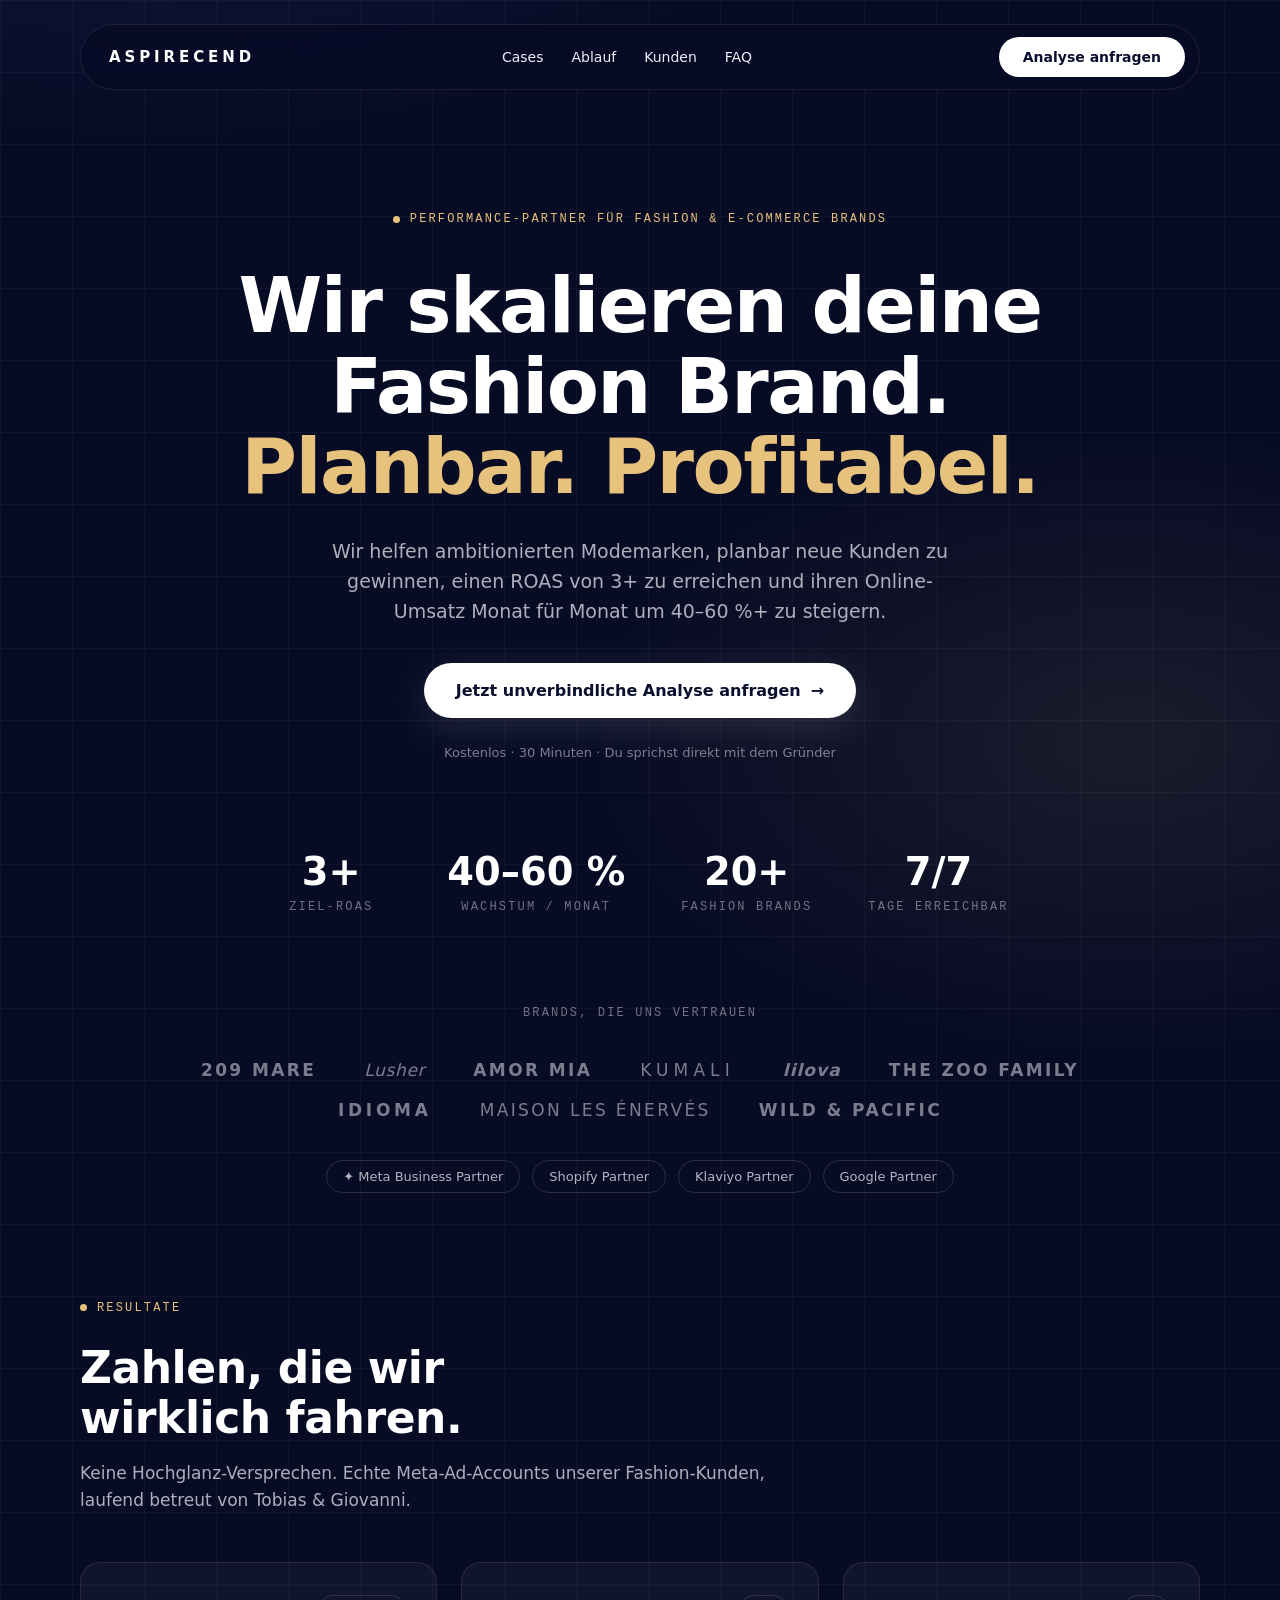
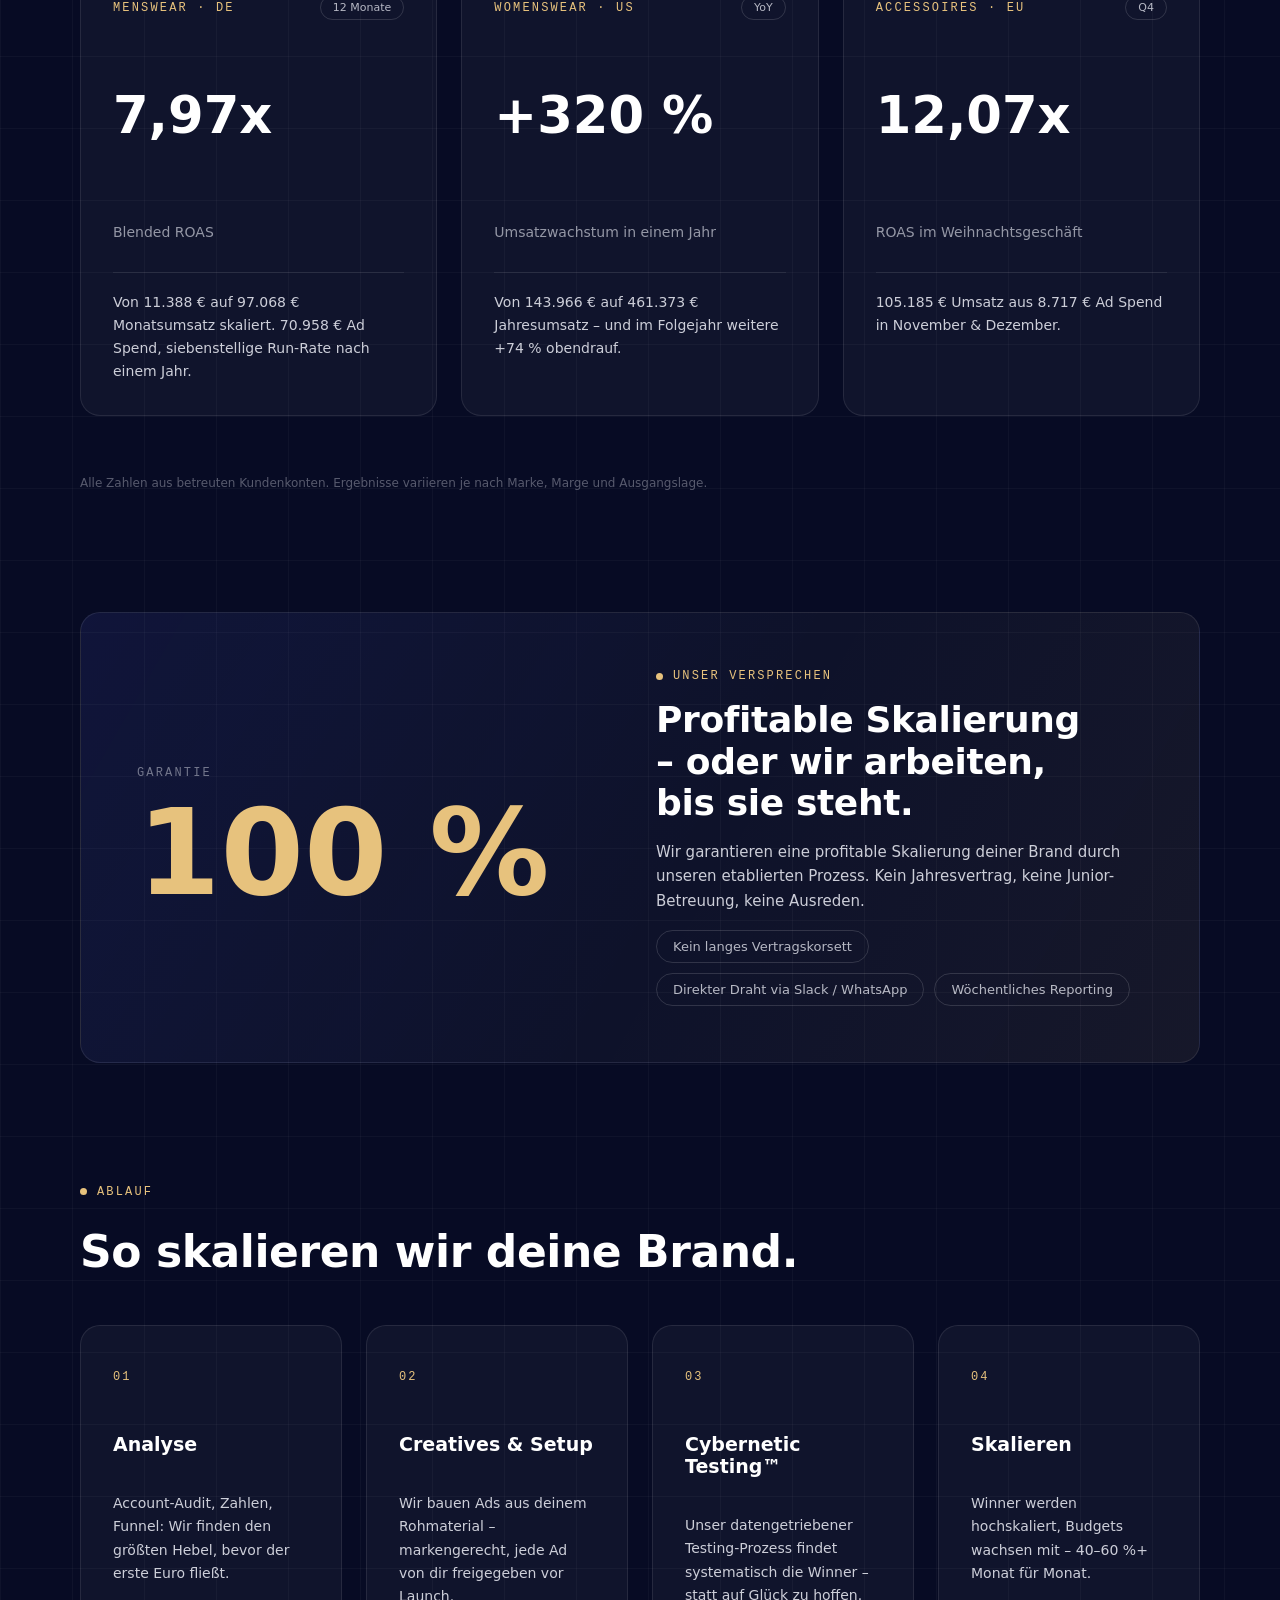
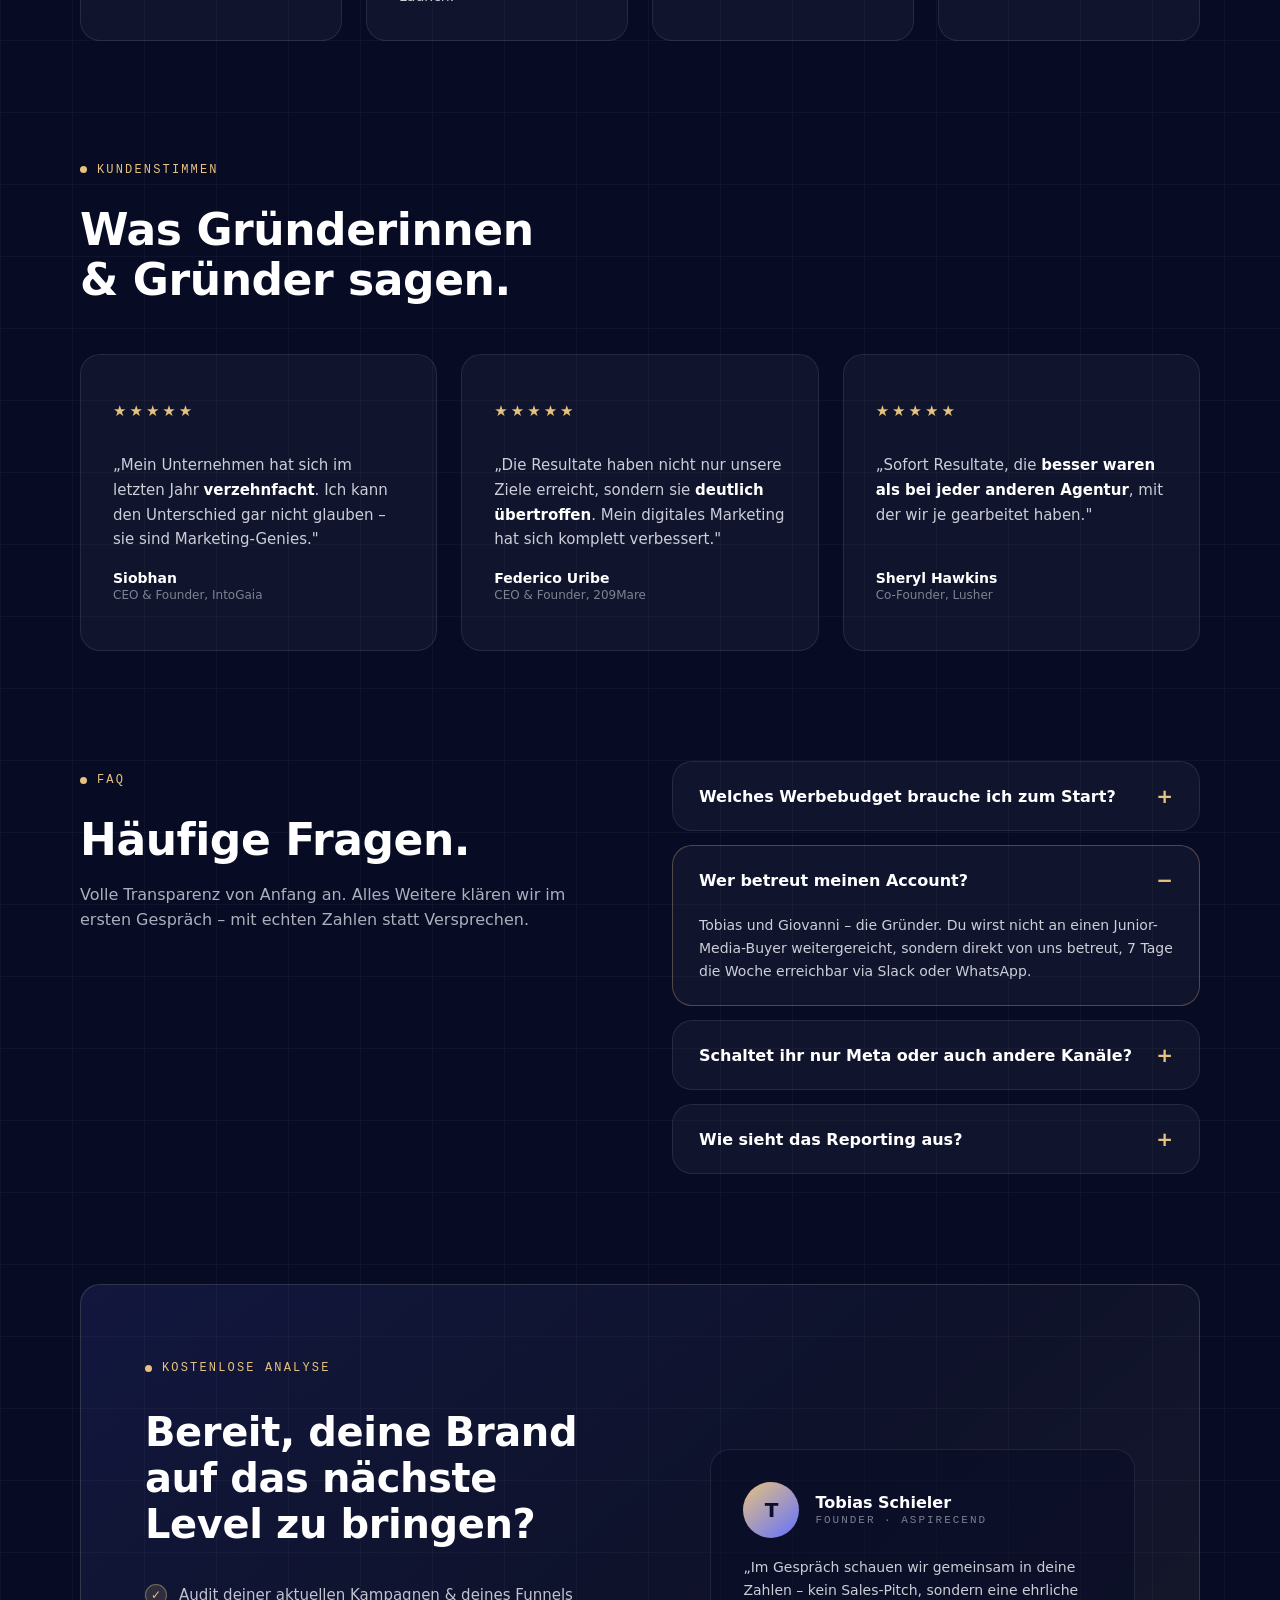
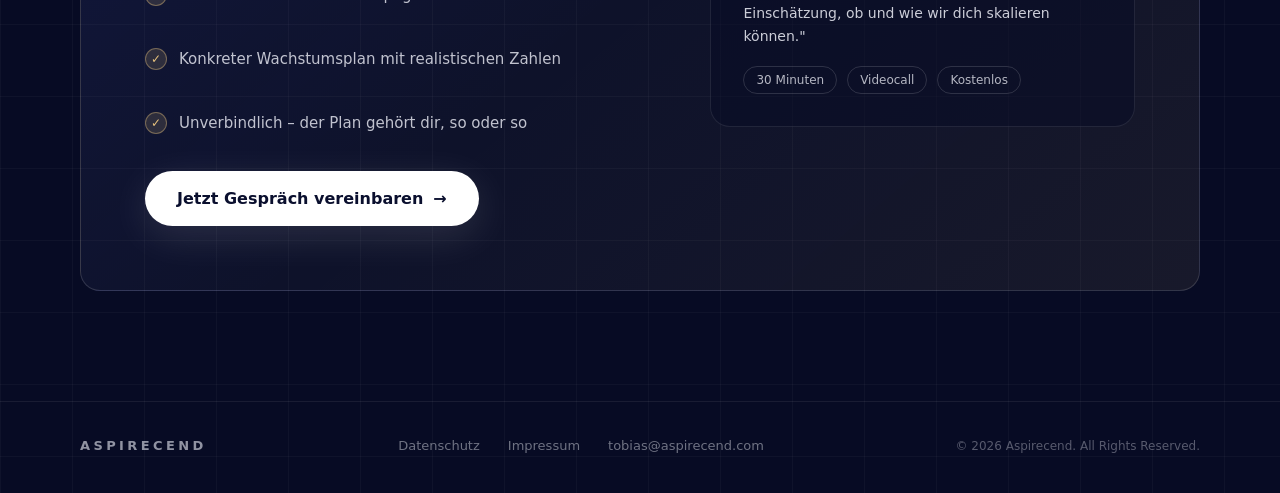
==== public/index.html @ 862fffa9 "Website-Dateien nach public/ verschieben (nur dieser Ordner wird veröffentlicht) Co-Authored-By: Cla" ====
<!DOCTYPE html>
<html lang="de">
<head>
  <meta charset="utf-8">
  <meta name="viewport" content="width=device-width, initial-scale=1">
  <meta http-equiv="refresh" content="0; url=/wachstum-ads/">
  <title>Aspirecend</title>
  <link rel="canonical" href="/wachstum-ads/">
</head>
<body style="margin:0;background:#070B24;color:#EDEFF7;font-family:system-ui,sans-serif;display:flex;align-items:center;justify-content:center;min-height:100vh">
  <p>Weiter zu <a href="/wachstum-ads/" style="color:#E7C27D">/wachstum-ads</a> …</p>
</body>
</html>
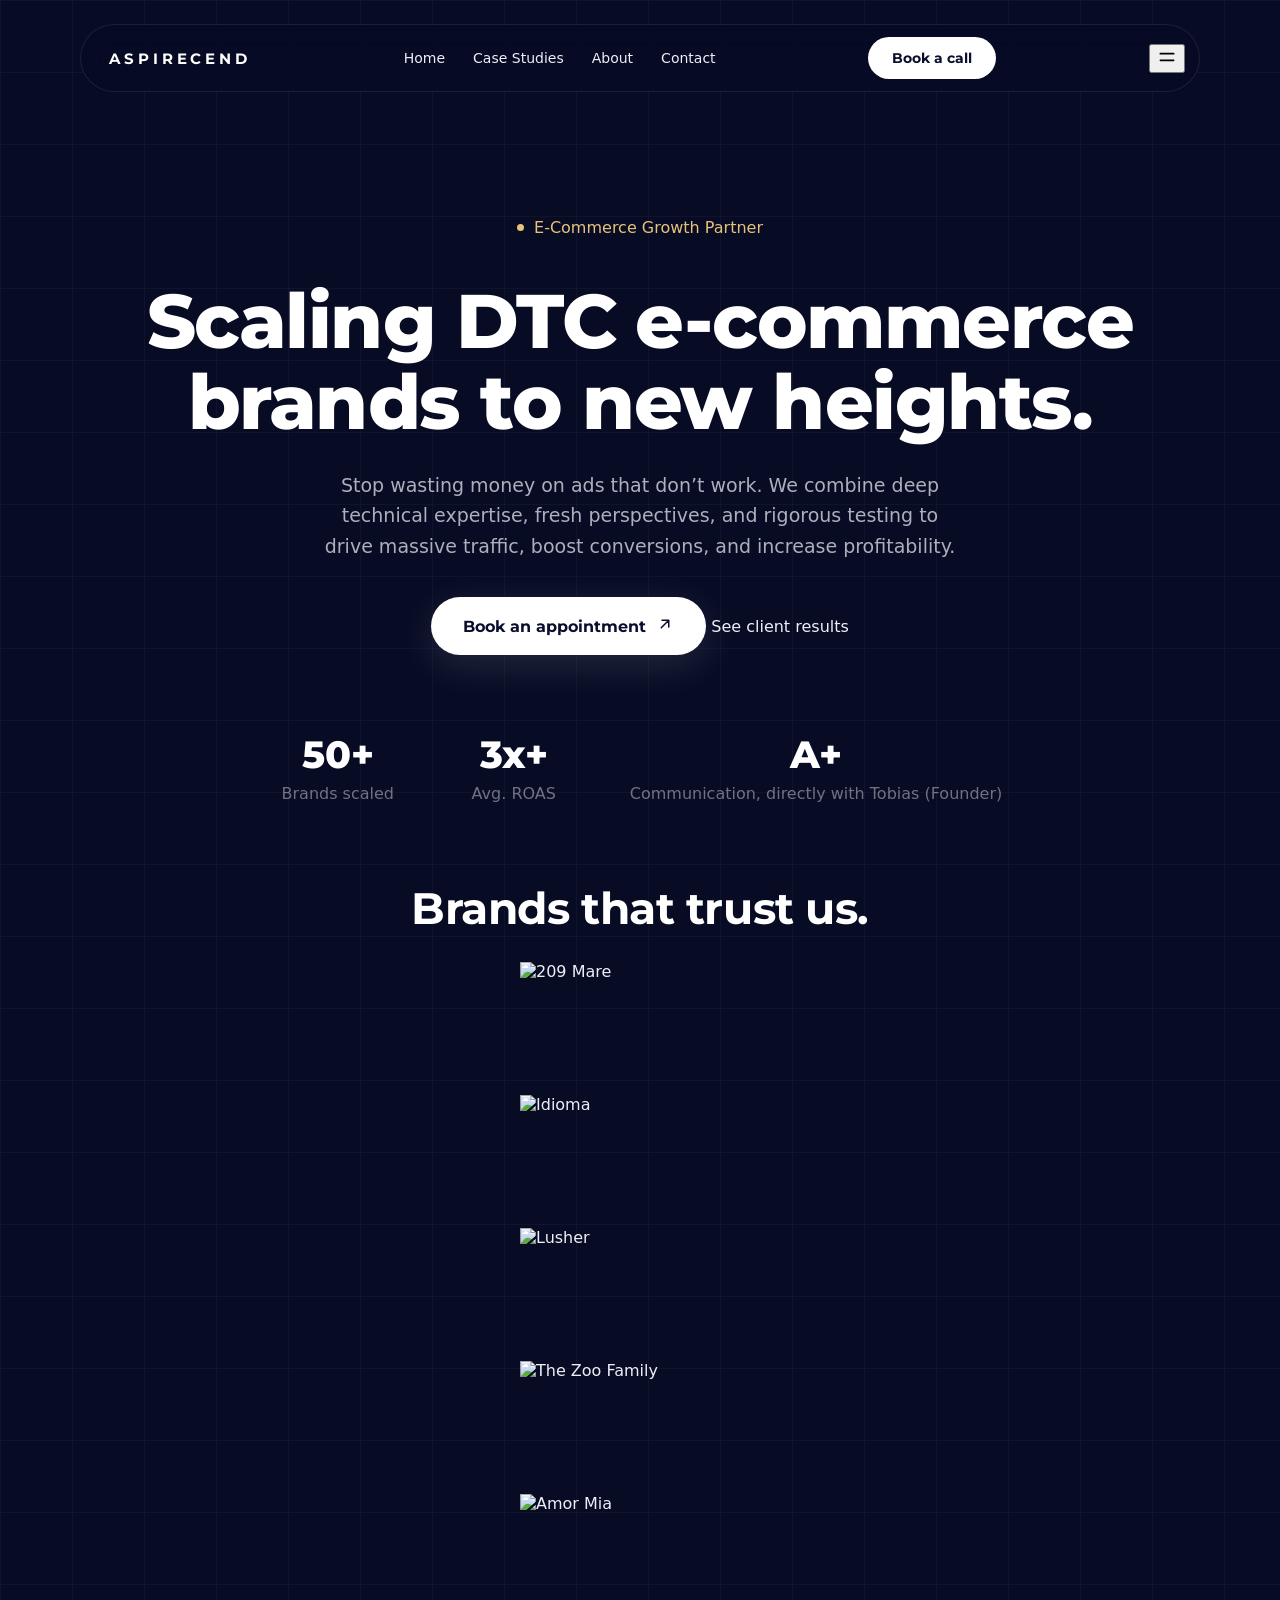
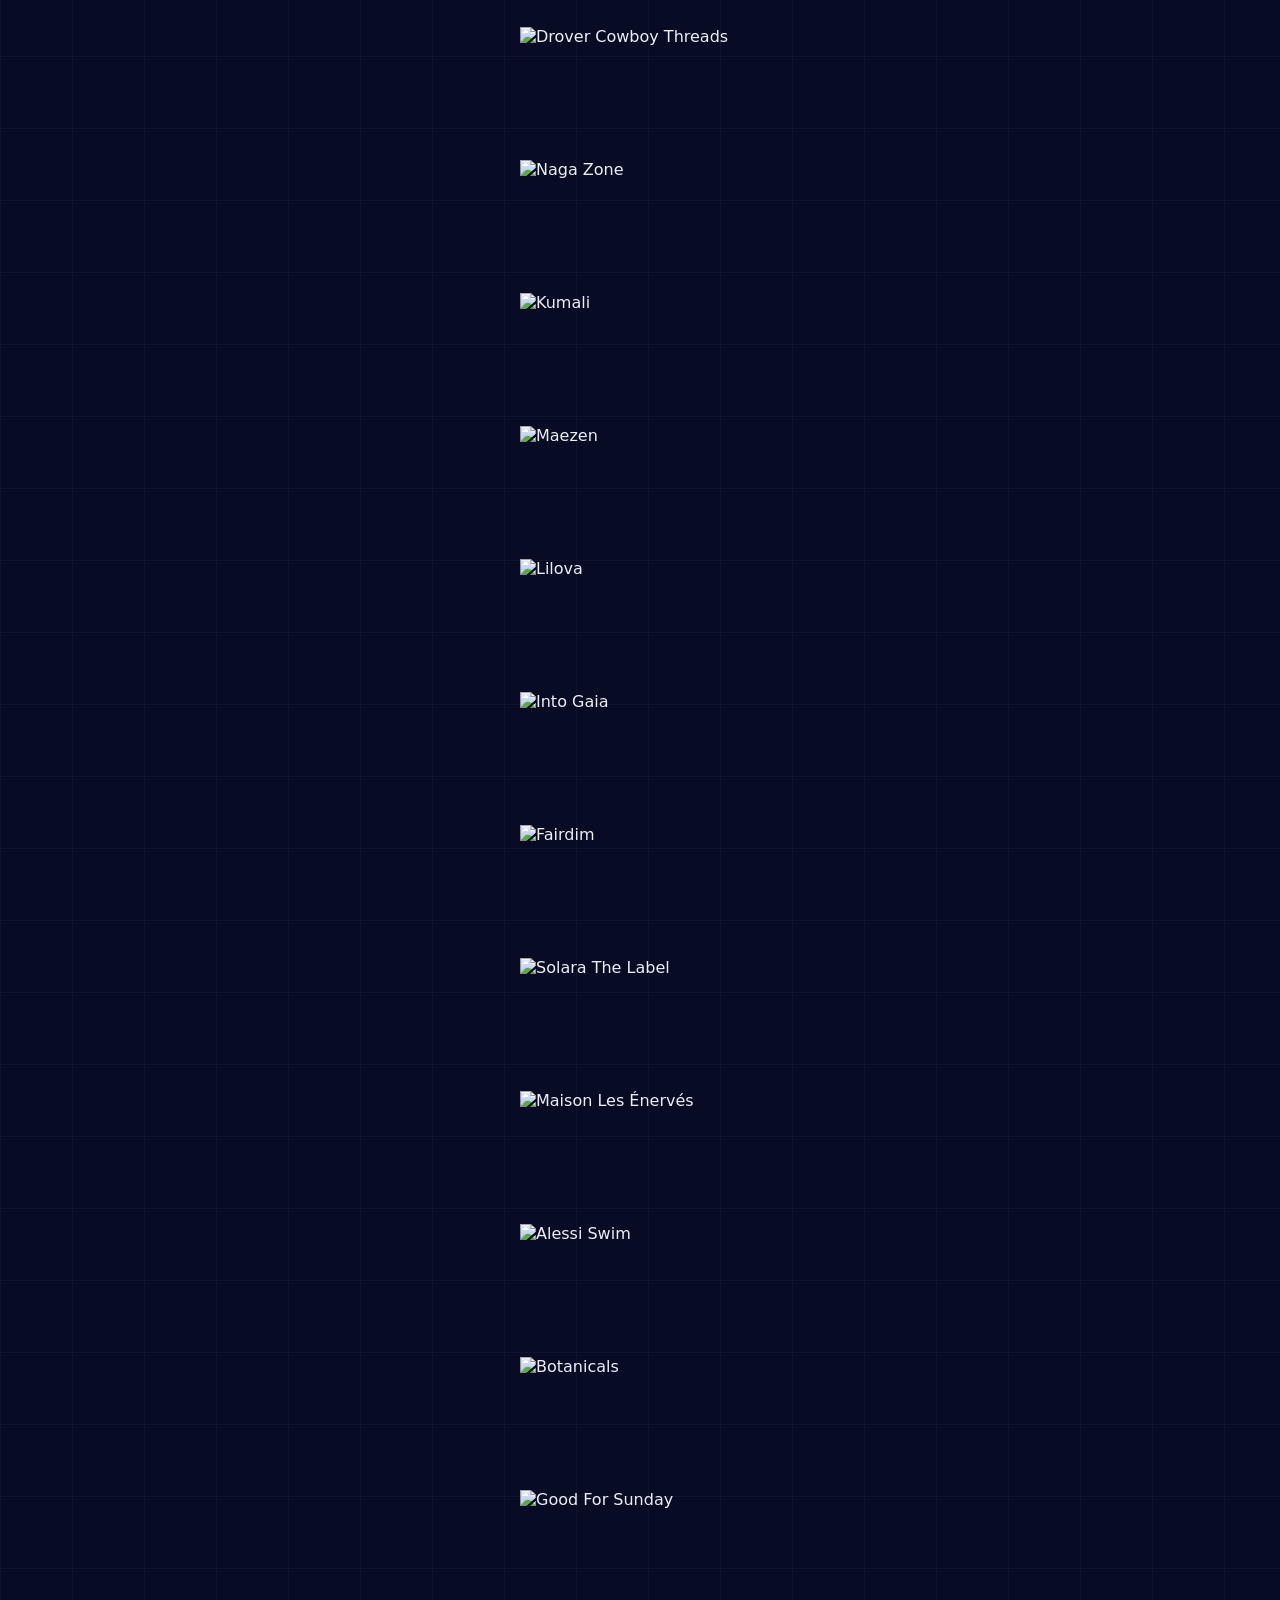
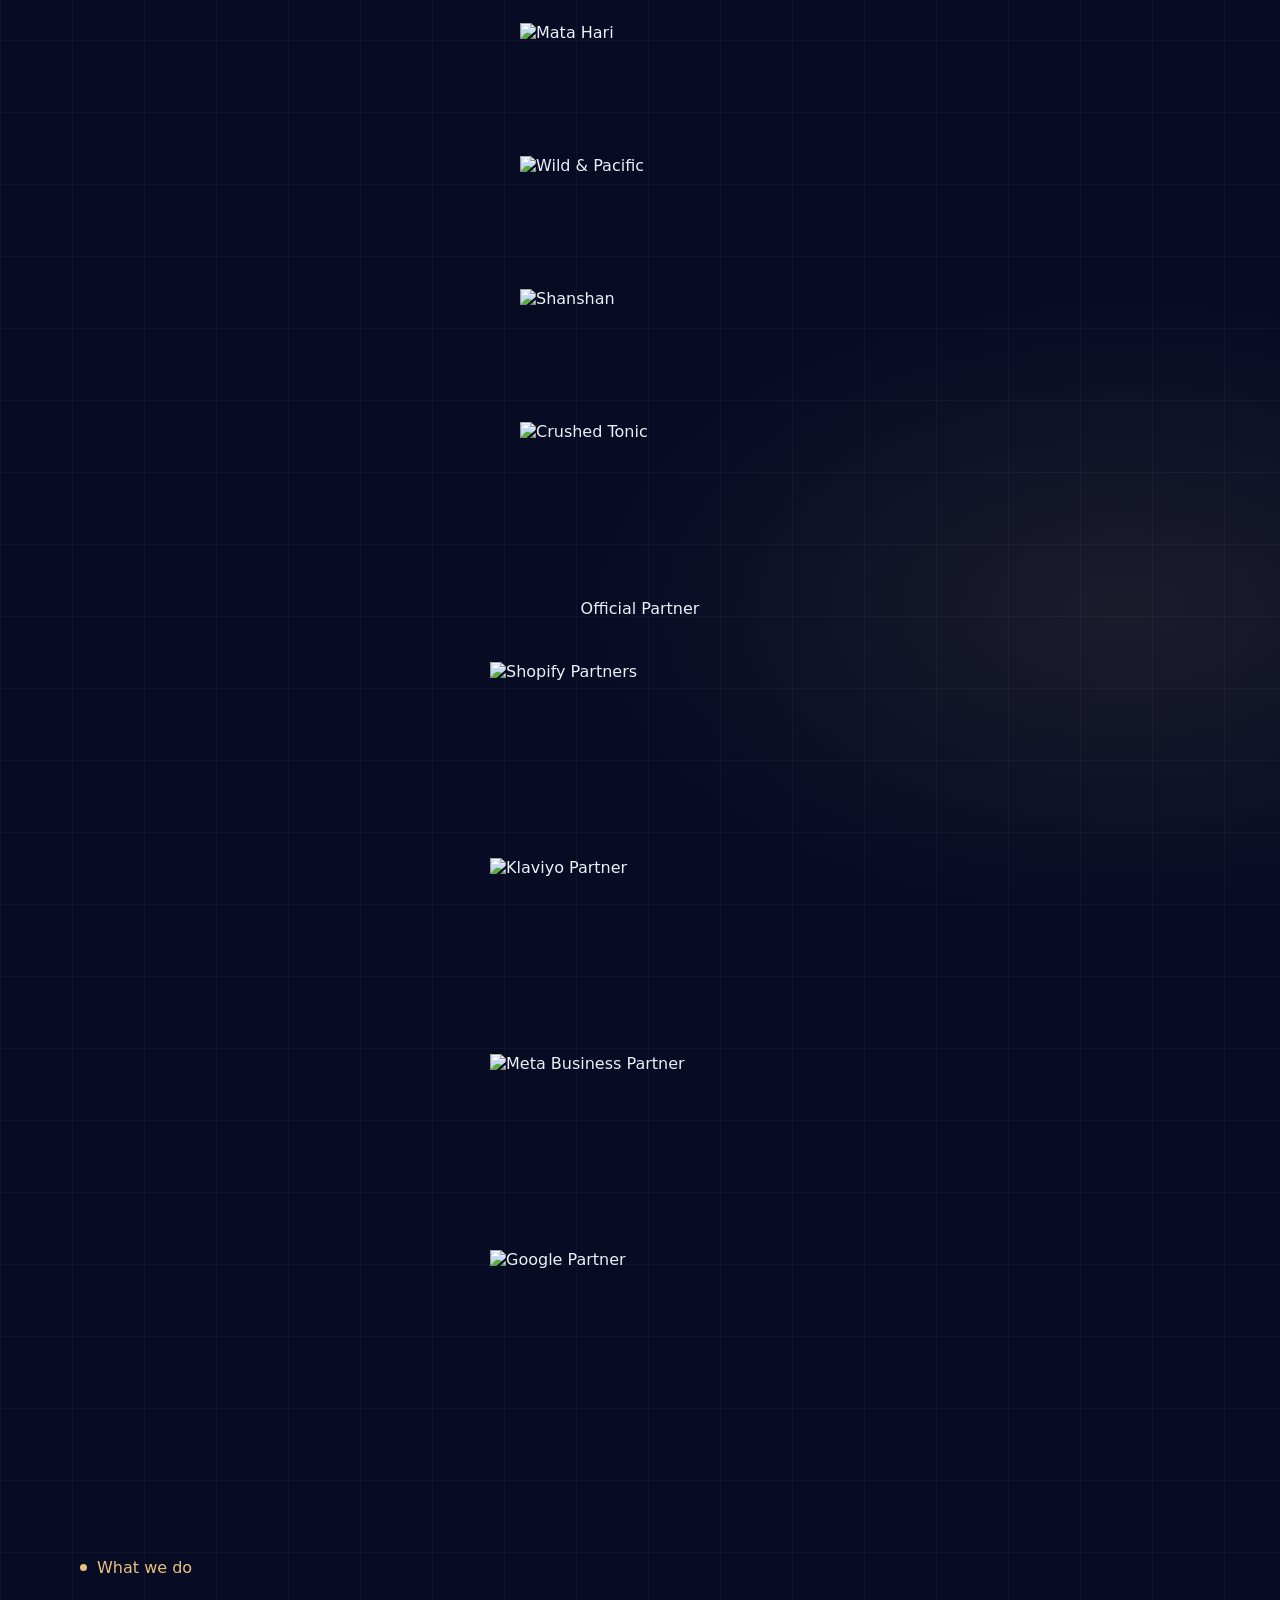
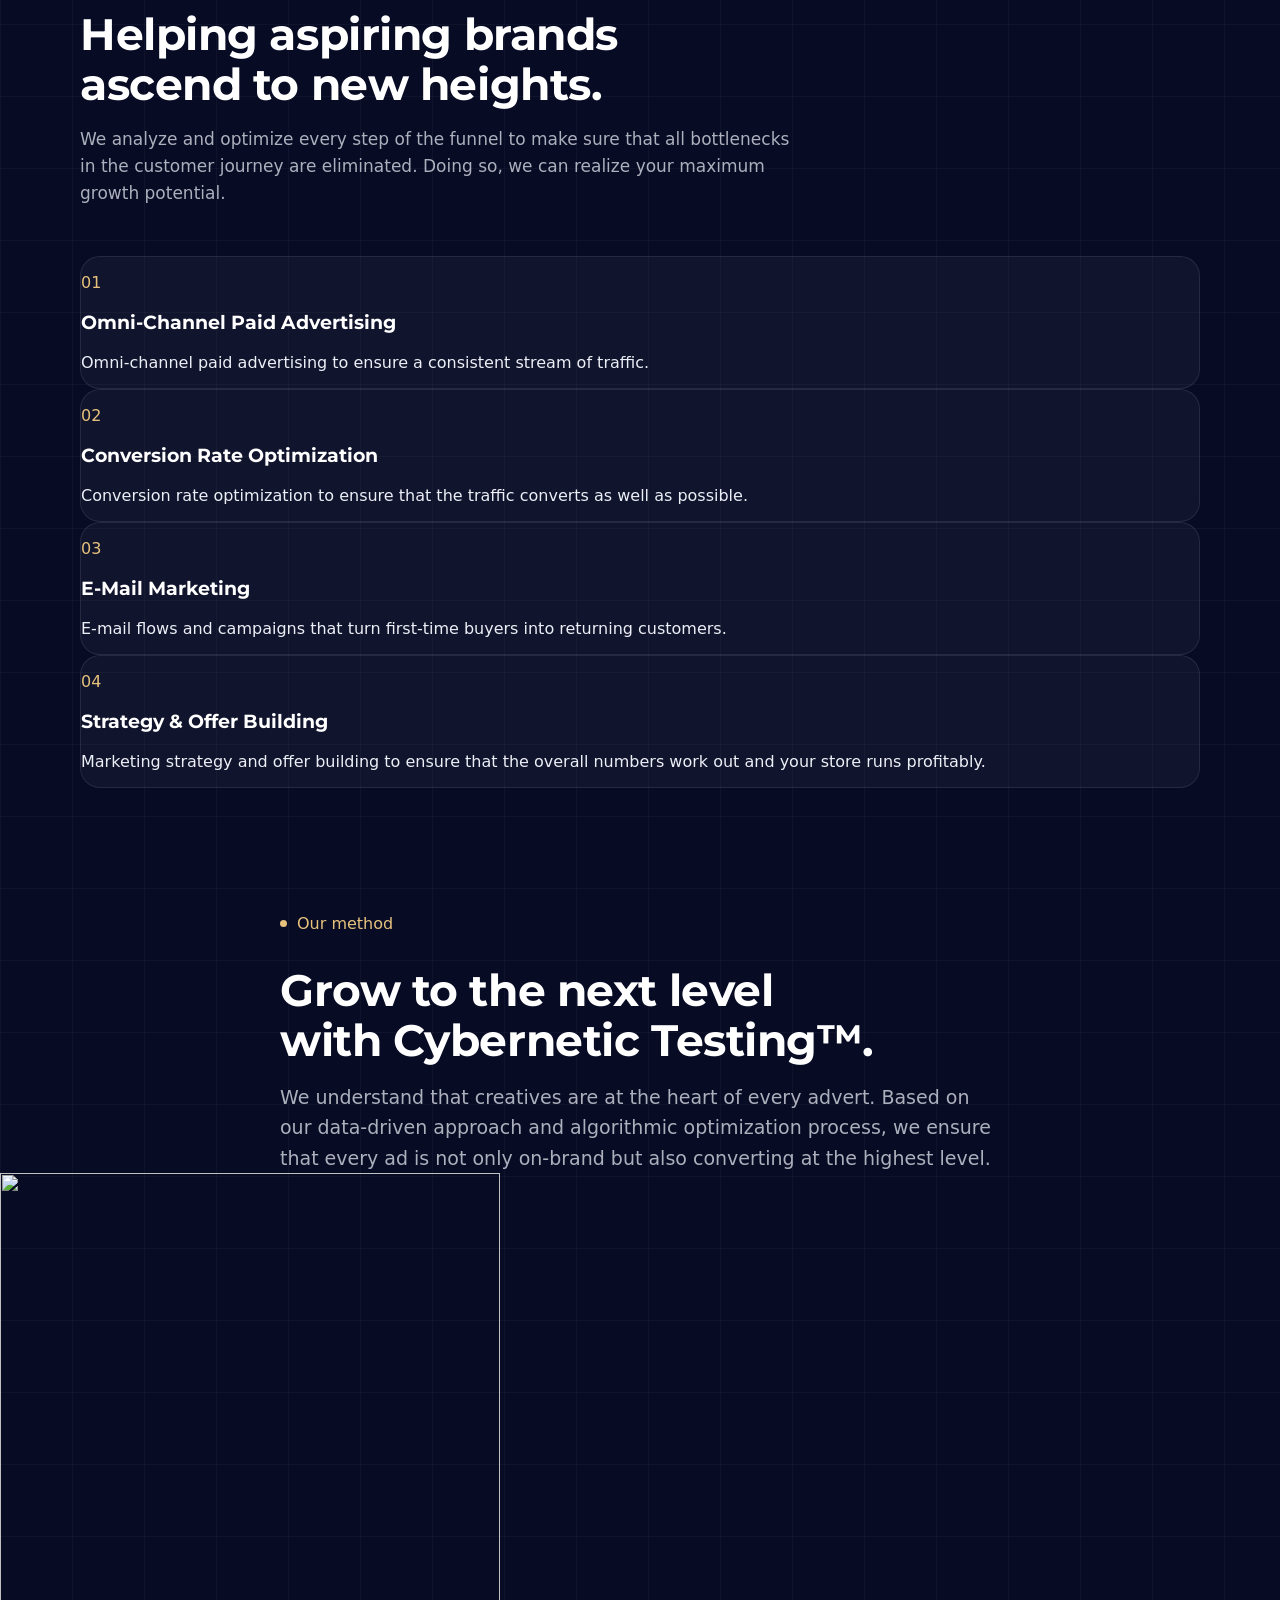
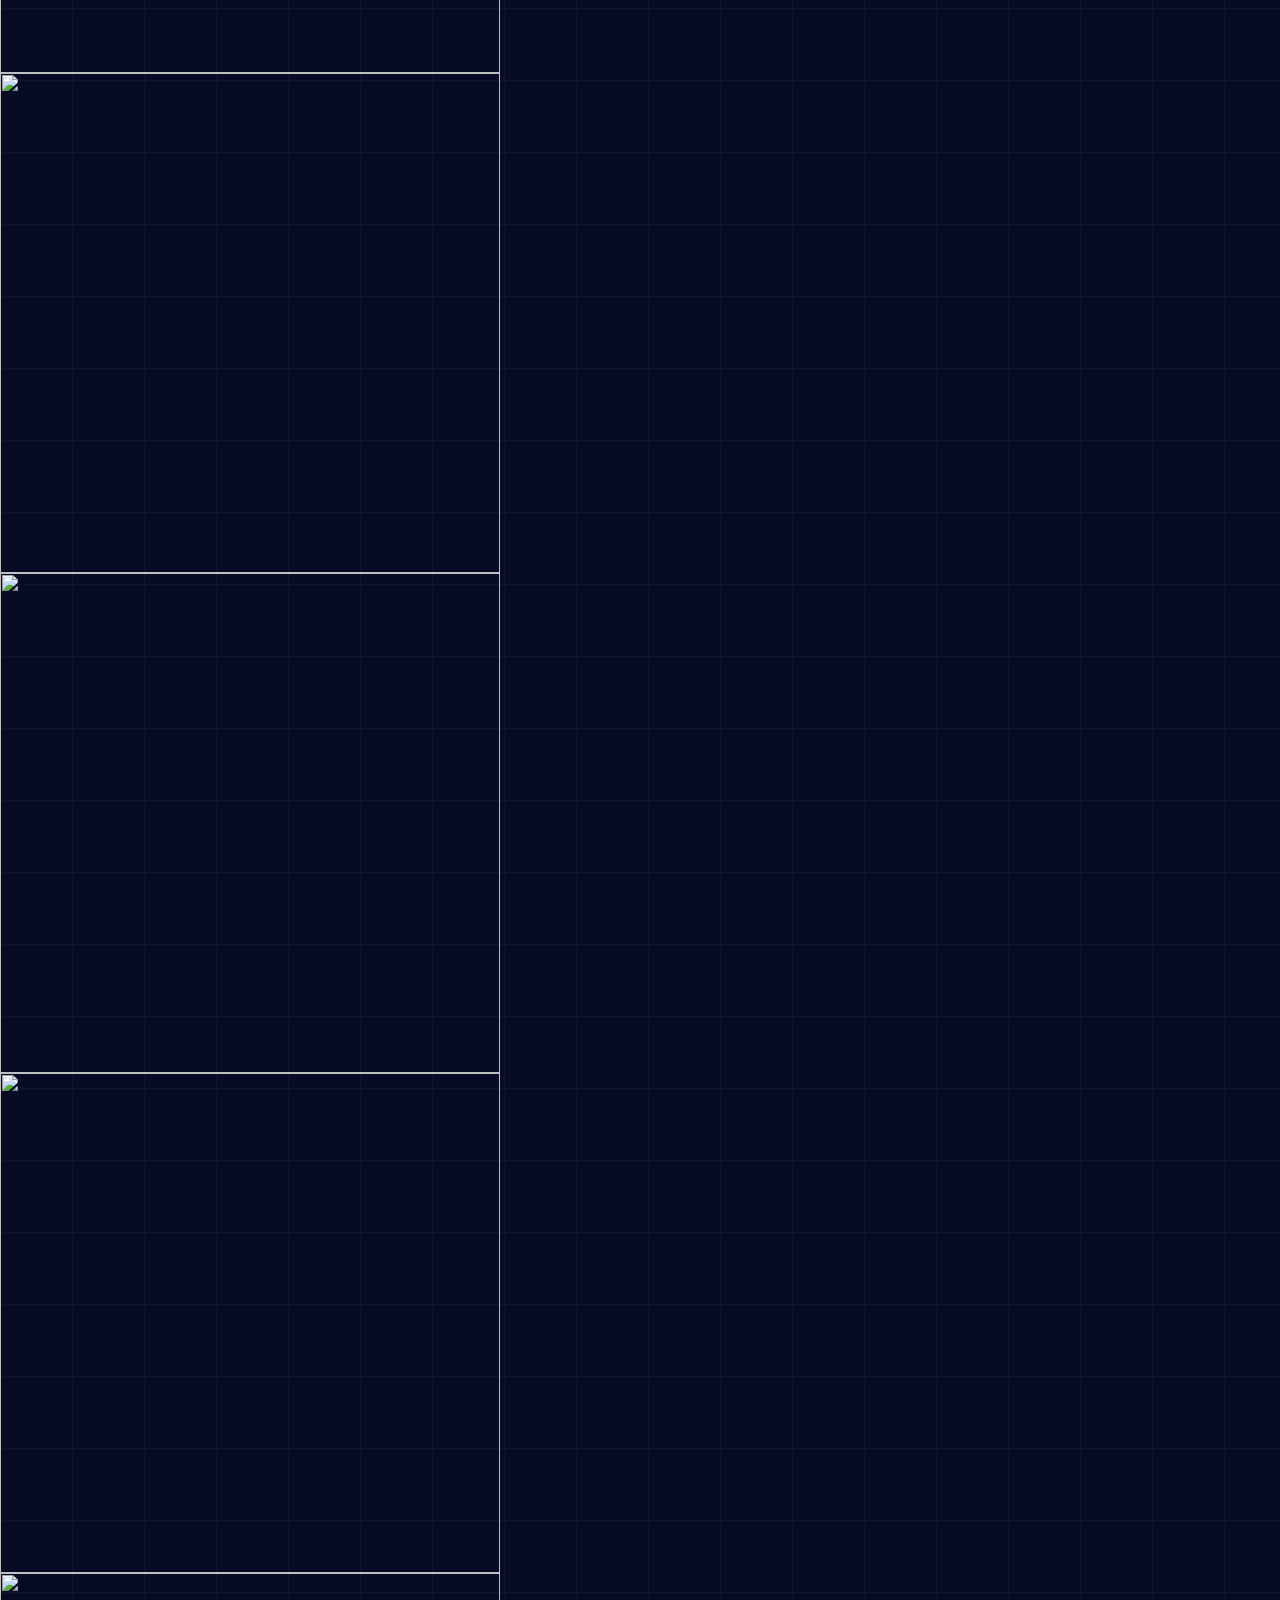
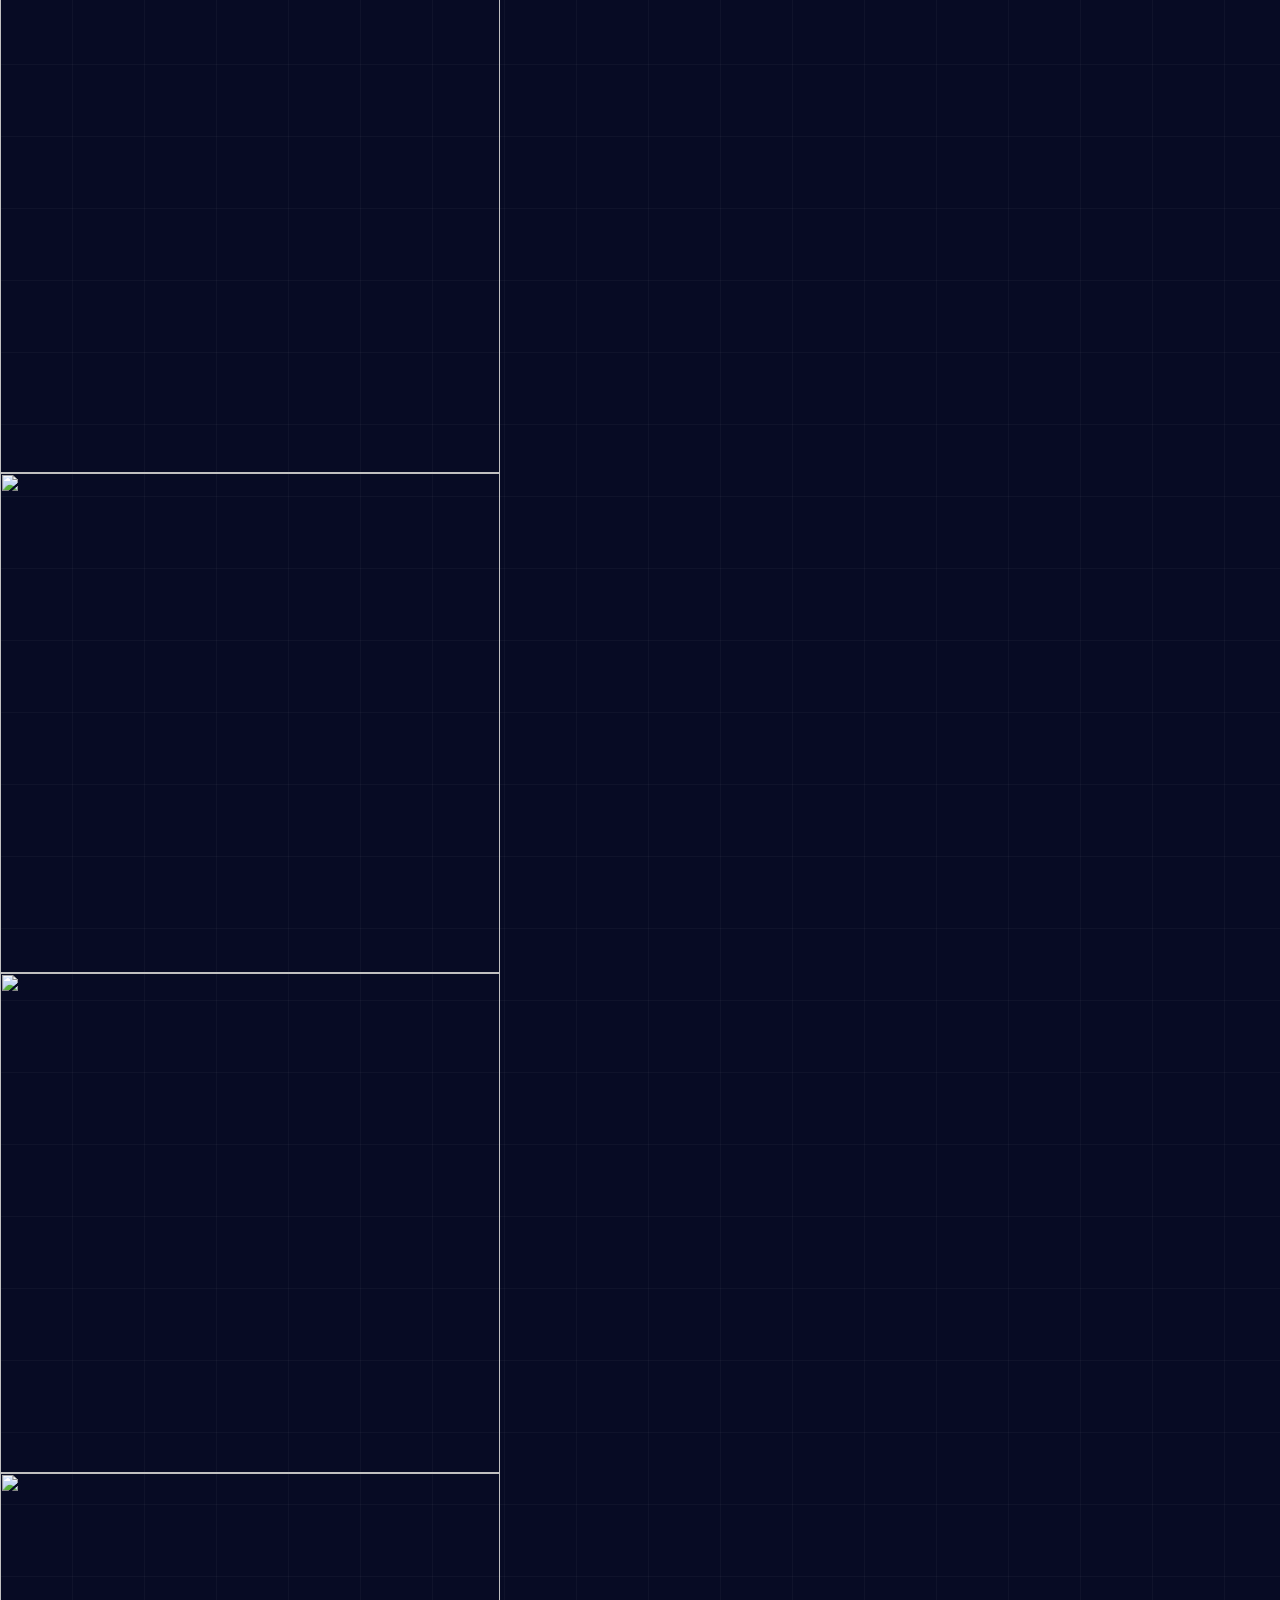
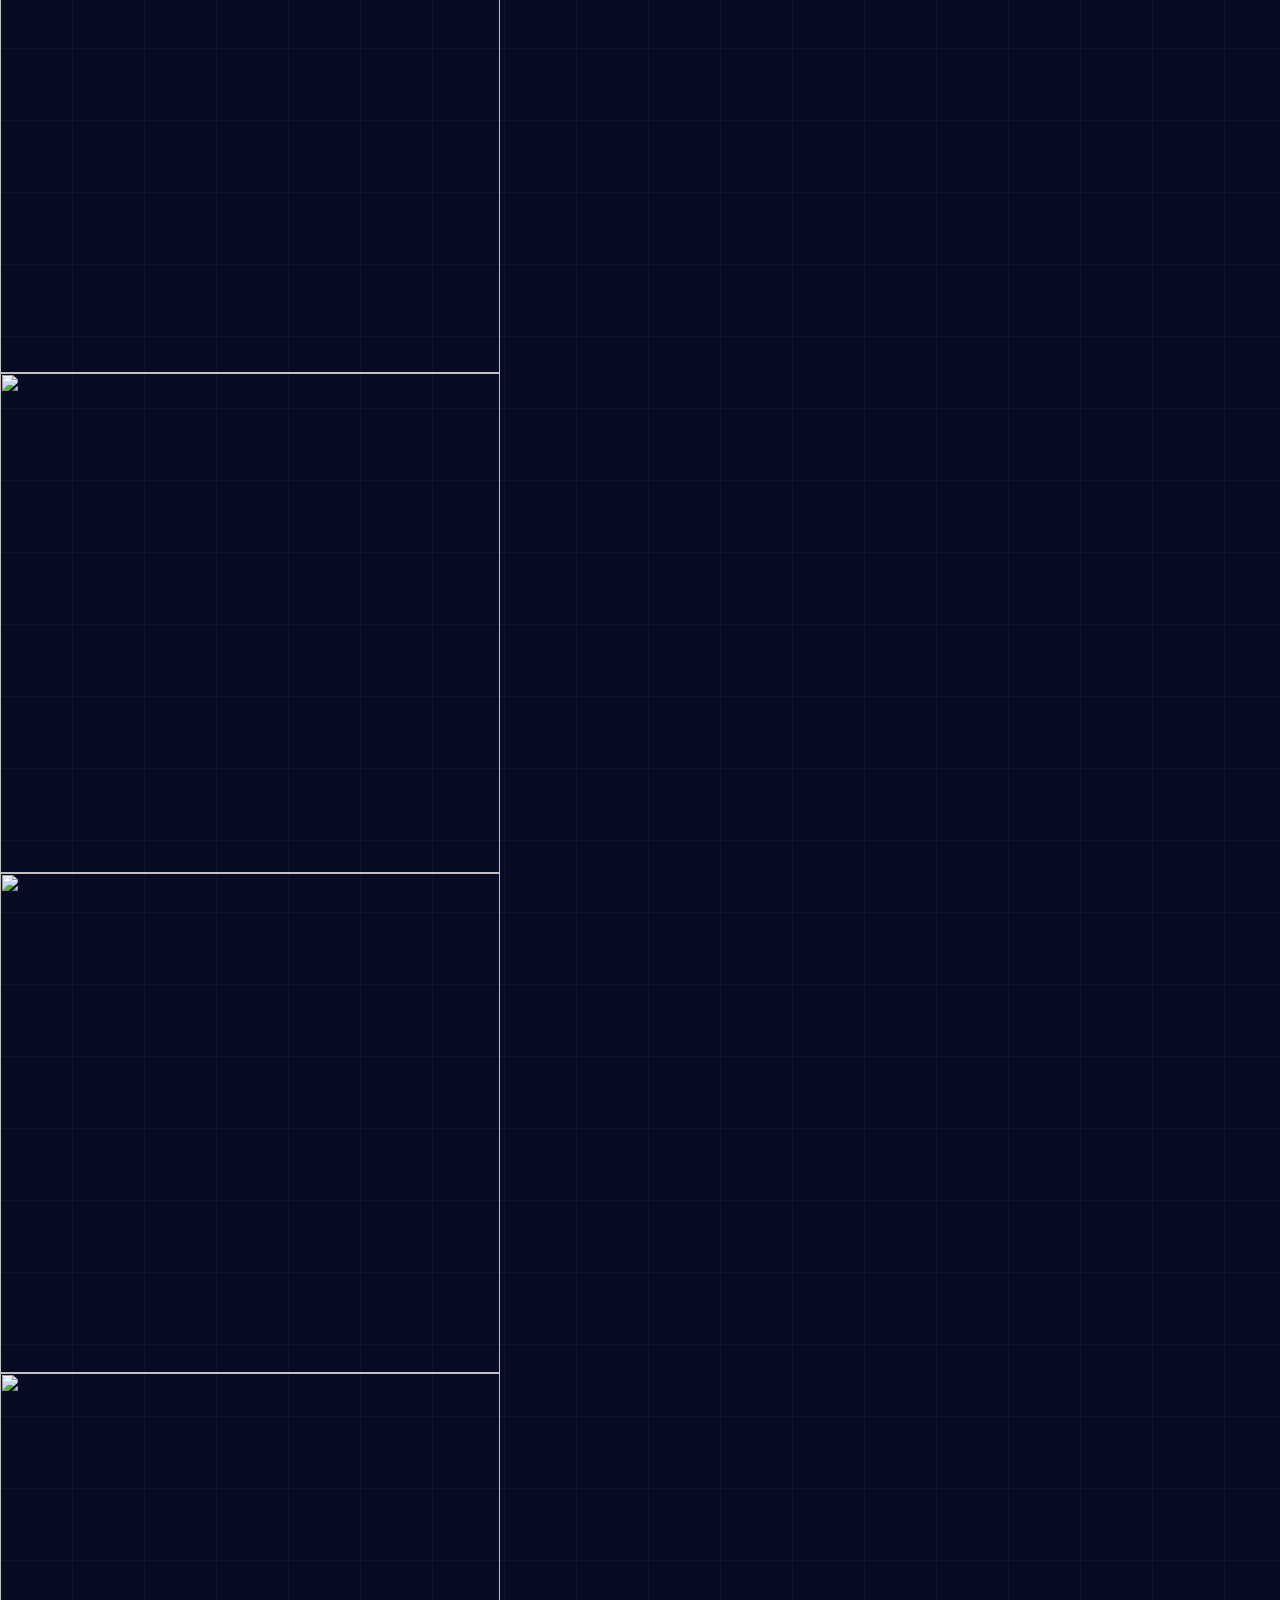
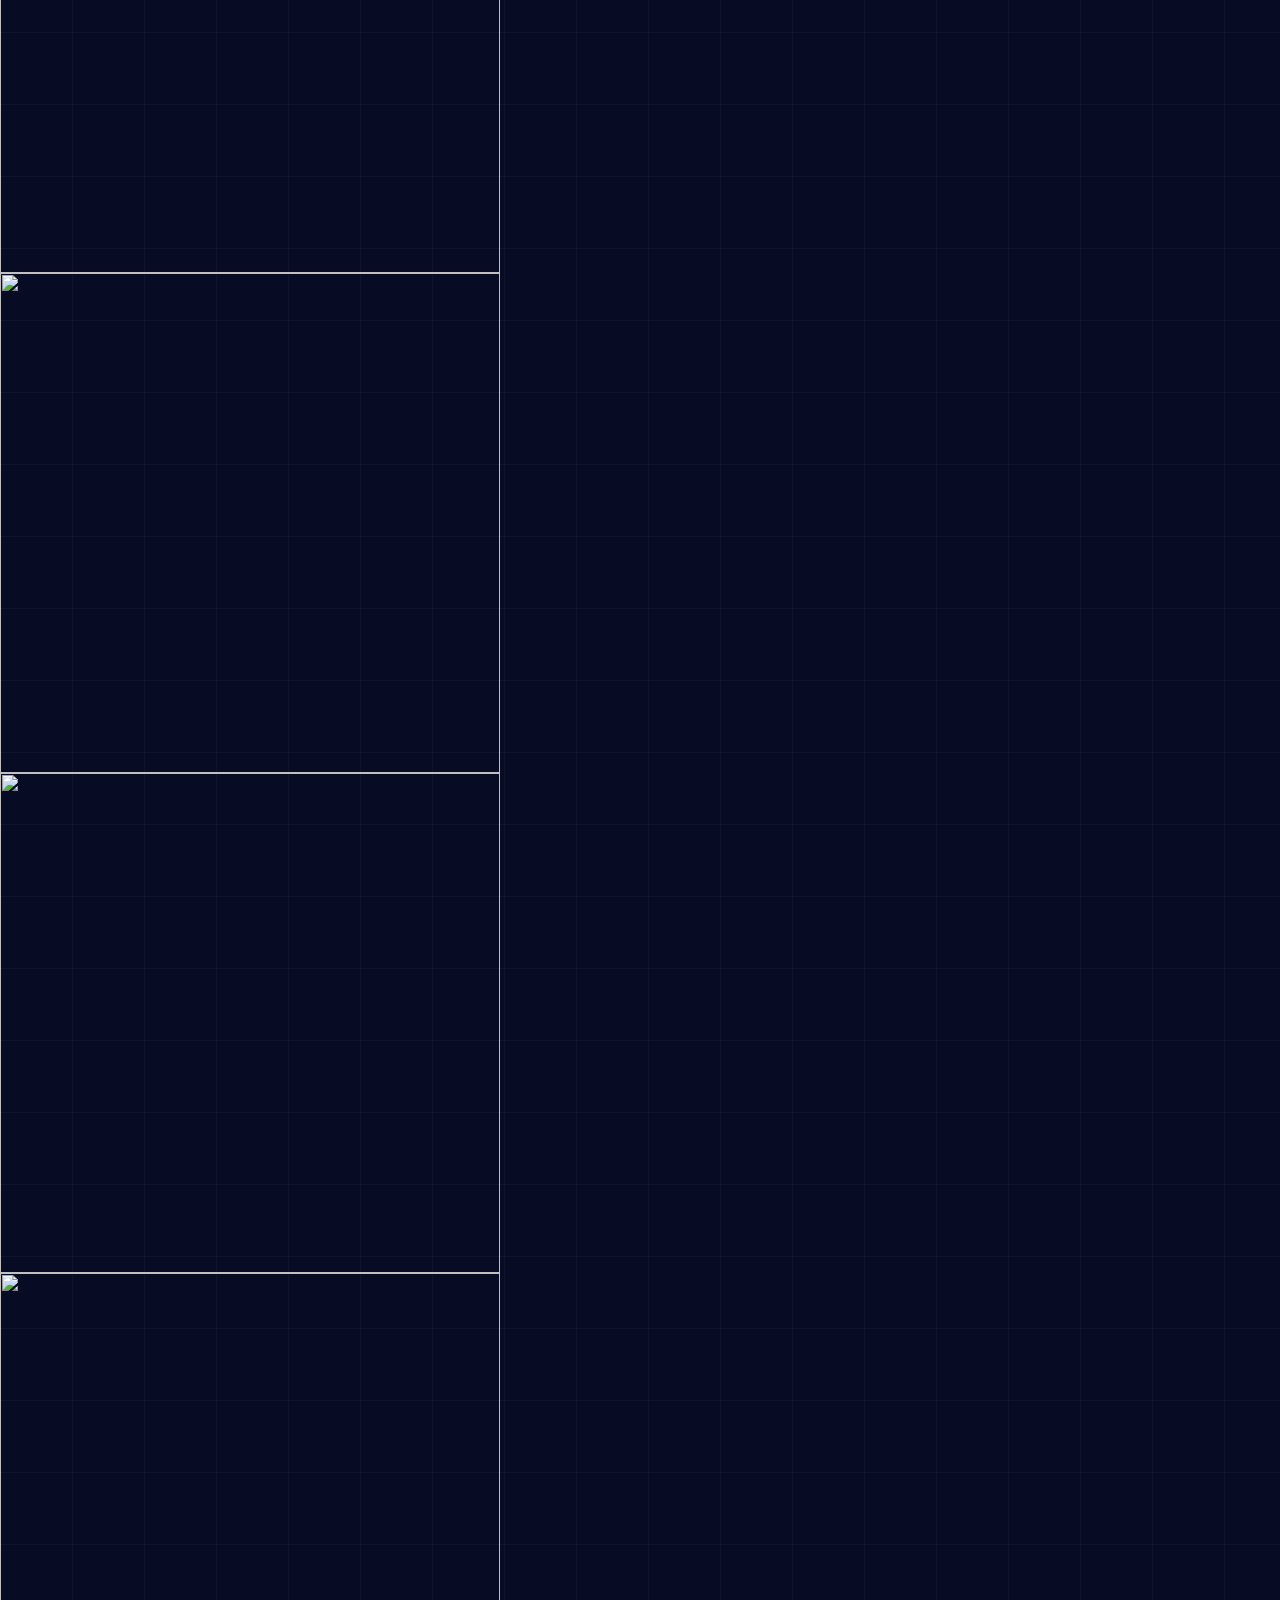
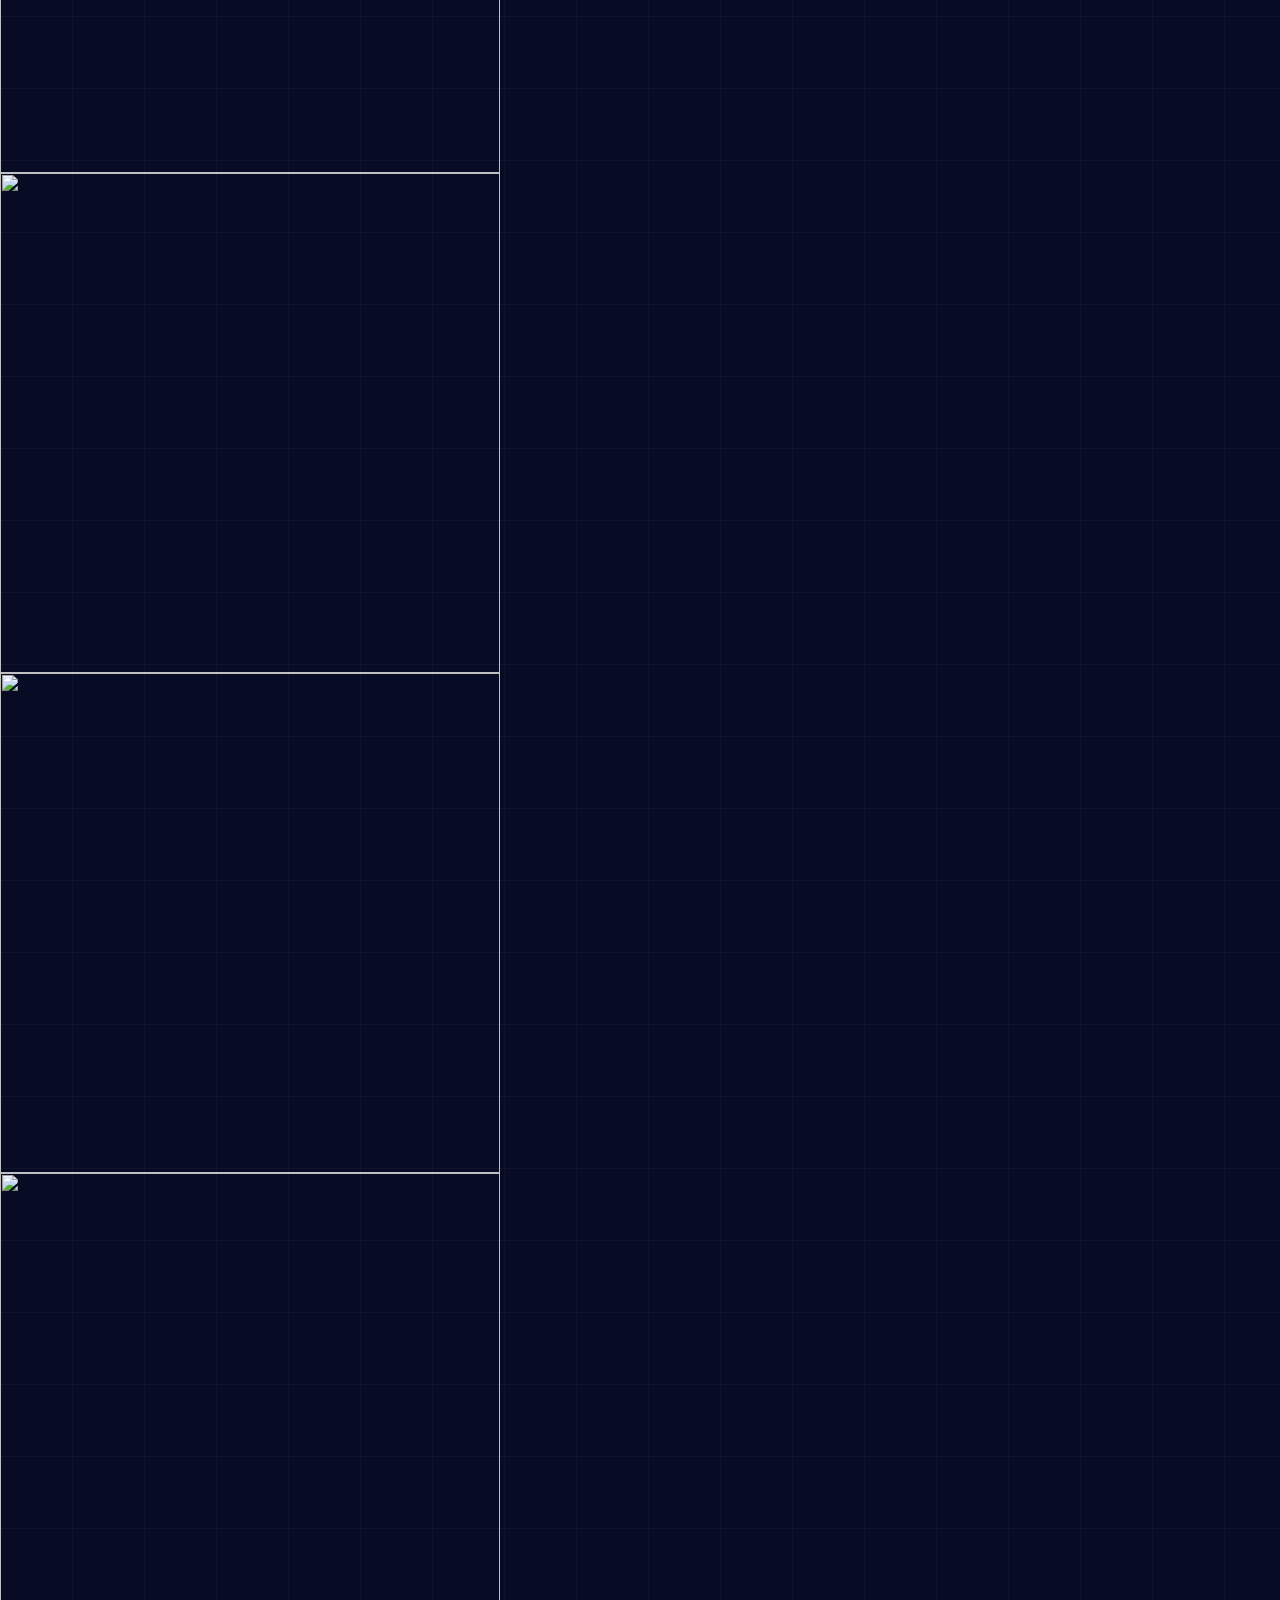
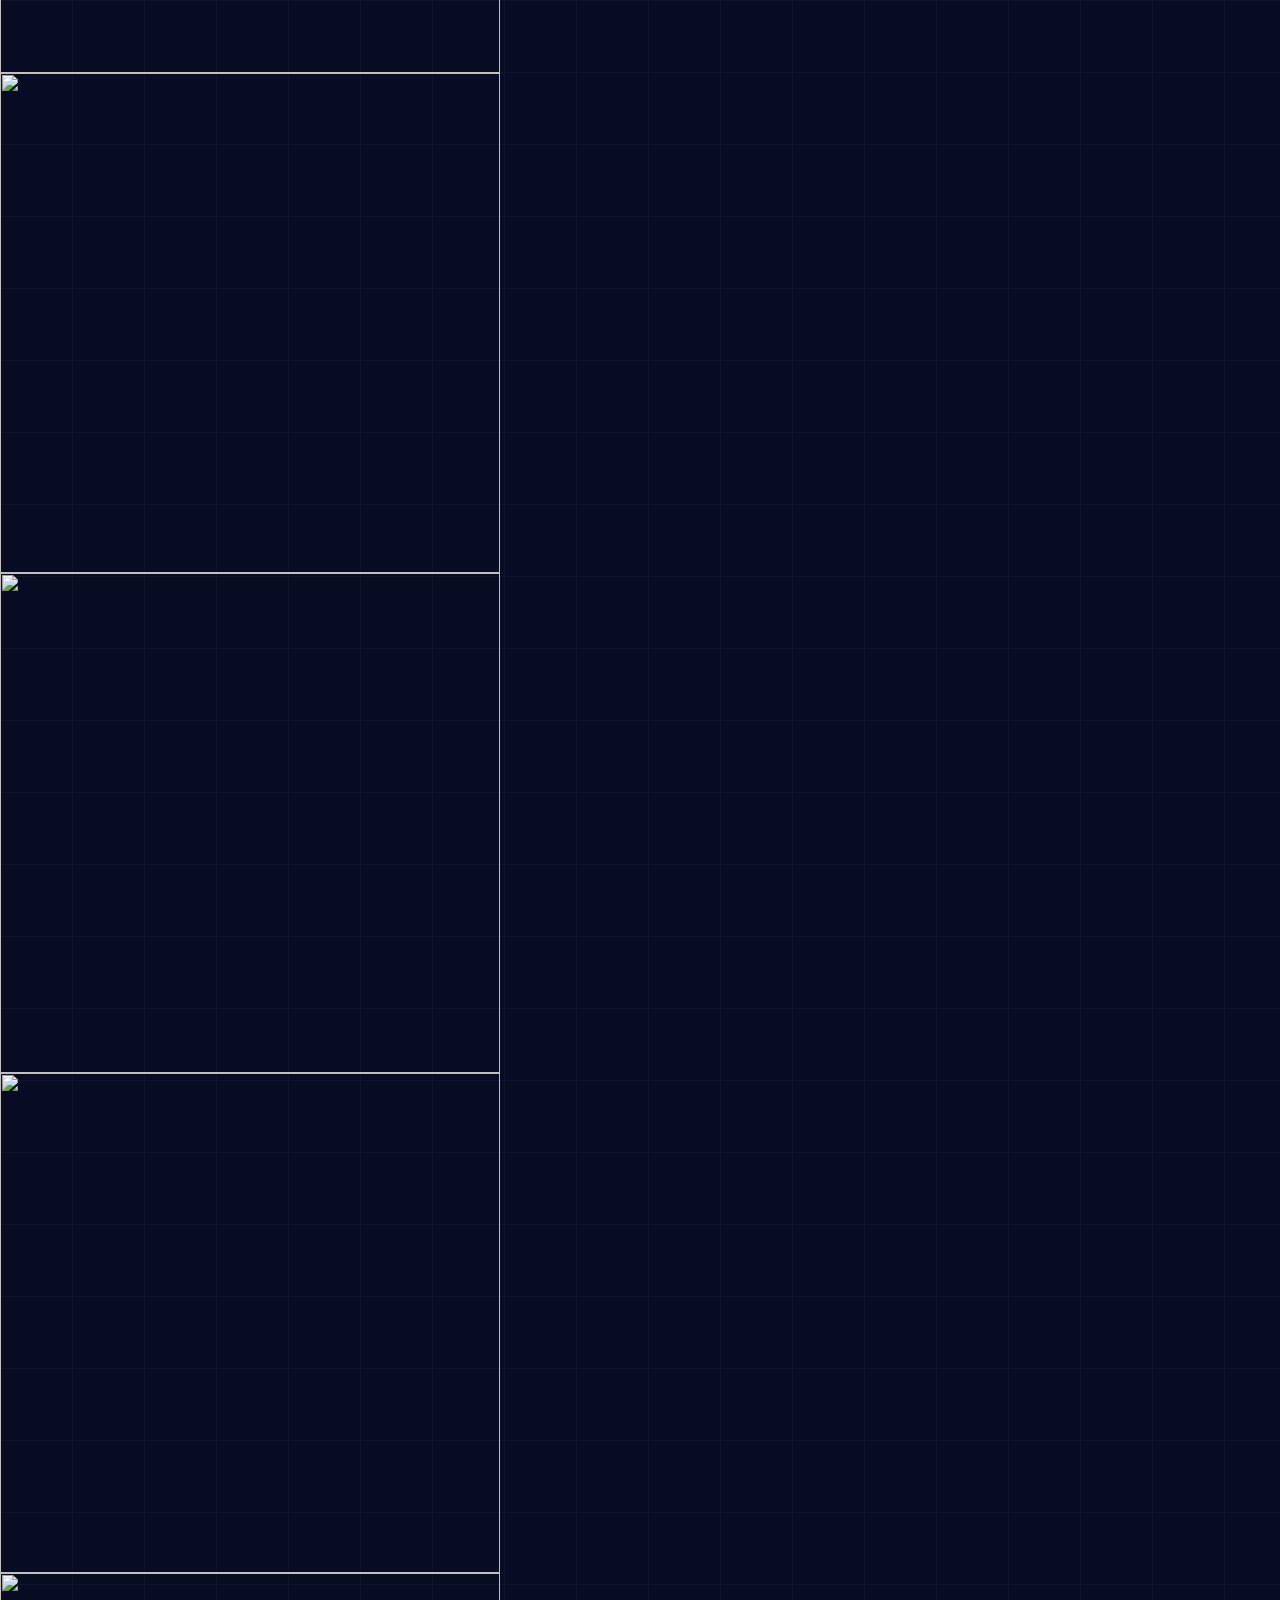
==== commit ec6e46e5: "Homepage (erster Entwurf, Englisch), Datenschutz und Impressum im neuen Design, Website-Navigation C" ====
--- a/public/index.html
+++ b/public/index.html
@@ -1,13 +1,567 @@
 <!DOCTYPE html>
-<html lang="de">
+<html lang="en">
 <head>
   <meta charset="utf-8">
-  <meta name="viewport" content="width=device-width, initial-scale=1">
-  <meta http-equiv="refresh" content="0; url=/wachstum-ads/">
-  <title>Aspirecend</title>
-  <link rel="canonical" href="/wachstum-ads/">
+  <meta name="viewport" content="width=device-width, initial-scale=1, viewport-fit=cover">
+  <title>Aspirecend | Growth Partner for DTC E-Commerce Brands</title>
+  <meta name="description" content="Aspirecend scales DTC e-commerce and fashion brands with paid advertising, conversion rate optimization and e-mail marketing.">
+  <meta property="og:title" content="Aspirecend | Growth Partner for DTC E-Commerce Brands">
+  <meta property="og:description" content="Scaling DTC e-commerce brands to new heights.">
+  <meta property="og:type" content="website">
+
+  <!-- Google Tag Manager (gleicher Container wie Webflow – Meta Pixel läuft darüber) -->
+  <script>(function(w,d,s,l,i){w[l]=w[l]||[];w[l].push({'gtm.start':
+  new Date().getTime(),event:'gtm.js'});var f=d.getElementsByTagName(s)[0],
+  j=d.createElement(s),dl=l!='dataLayer'?'&l='+l:'';j.async=true;j.src=
+  'https://www.googletagmanager.com/gtm.js?id='+i+dl;f.parentNode.insertBefore(j,f);
+  })(window,document,'script','dataLayer','GTM-K8H9MRTP');</script>
+  <!-- End Google Tag Manager -->
+
+  <link rel="preconnect" href="https://fonts.googleapis.com">
+  <link rel="preconnect" href="https://fonts.gstatic.com" crossorigin>
+  <link rel="stylesheet" href="https://fonts.googleapis.com/css2?family=Playfair+Display:ital,wght@0,500;0,600;0,700;1,500;1,600&family=Montserrat:wght@400;500;600;700&display=swap">
+  <link rel="stylesheet" href="/assets/style.css">
+  <link rel="stylesheet" href="/assets/home.css">
 </head>
-<body style="margin:0;background:#070B24;color:#EDEFF7;font-family:system-ui,sans-serif;display:flex;align-items:center;justify-content:center;min-height:100vh">
-  <p>Weiter zu <a href="/wachstum-ads/" style="color:#E7C27D">/wachstum-ads</a> …</p>
+<body>
+<script>document.body.classList.add('js');</script>
+
+<!-- Google Tag Manager (noscript) -->
+<noscript><iframe src="https://www.googletagmanager.com/ns.html?id=GTM-K8H9MRTP"
+height="0" width="0" style="display:none;visibility:hidden"></iframe></noscript>
+<!-- End Google Tag Manager (noscript) -->
+
+<!-- NAV (Website-Navigation; auf allen Seiten außer der Ads-Landingpage gleich halten) -->
+<div class="nav-outer">
+  <div class="wrap">
+    <nav class="nav nav--site" aria-label="Main">
+      <a class="brand" href="/">ASPIRECEND</a>
+      <div class="nav-links" id="site-menu">
+        <a href="/" aria-current="page">Home</a>
+        <a href="/#results">Case Studies</a>
+        <a href="/#about">About</a>
+        <a href="/#contact">Contact</a>
+      </div>
+      <a class="btn btn--small" href="https://calendly.com/aspirecend/performance-marketing-chat">Book a call</a>
+      <button class="nav-toggle" type="button" aria-expanded="false" aria-controls="site-menu" aria-label="Menu"><svg viewBox="0 0 24 24" width="20" height="20" fill="none" stroke="currentColor" stroke-width="2" stroke-linecap="round" aria-hidden="true"><path d="M4 8h16M4 16h16"/></svg></button>
+    </nav>
+  </div>
+</div>
+
+<main id="top">
+
+  <!-- HERO (Texte von der bisherigen Webflow-Startseite; Kennzahlen wie auf der Ads-Landingpage, von Tobias am 24.11.2026 vorgegeben) -->
+  <header class="wrap hero hero--home">
+    <p class="label eyebrow">E-Commerce Growth Partner</p>
+    <h1>Scaling DTC e-commerce brands <span class="hl">to new heights.</span></h1>
+    <p class="lead">Stop wasting money on ads that don’t work. We combine deep technical expertise, fresh perspectives, and rigorous testing to drive massive traffic, boost conversions, and increase profitability.</p>
+    <div class="hero-cta">
+      <div class="hero-actions">
+        <a class="btn" href="https://calendly.com/aspirecend/performance-marketing-chat">Book an appointment<span class="btn-arrow" aria-hidden="true"><svg viewBox="0 0 24 24" width="18" height="18" fill="none" stroke="currentColor" stroke-width="2" stroke-linecap="round" stroke-linejoin="round"><path d="M7 17 17 7M8 7h9v9"/></svg></span></a>
+        <a class="text-link" href="#results">See client results</a>
+      </div>
+    </div>
+    <div class="kpis">
+      <div class="kpi"><strong>50+</strong><span class="label">Brands scaled</span></div>
+      <div class="kpi"><strong>3x+</strong><span class="label">Avg. ROAS</span></div>
+      <div class="kpi"><strong>A+</strong><span class="label">Communication, directly with Tobias (Founder)</span></div>
+    </div>
+  </header>
+
+  <!-- LOGOS (gleicher Baustein wie auf der Landingpage) -->
+  <section class="wrap logos reveal">
+    <h2 class="logos-title">Brands that trust us.</h2>
+    <div class="logo-grid">
+      <img src="/assets/logos/209-mare.png" alt="209 Mare" width="240" height="133" decoding="async">
+      <img src="/assets/logos/idioma.png" alt="Idioma" width="240" height="133" decoding="async">
+      <img src="/assets/logos/lusher.png" alt="Lusher" width="240" height="133" decoding="async">
+      <img src="/assets/logos/the-zoo-family.png" alt="The Zoo Family" width="240" height="133" decoding="async">
+      <img src="/assets/logos/amor-mia.png" alt="Amor Mia" width="240" height="133" decoding="async">
+      <img src="/assets/logos/drover.png" alt="Drover Cowboy Threads" width="240" height="133" decoding="async">
+      <img src="/assets/logos/naga-zone.png" alt="Naga Zone" width="240" height="133" decoding="async">
+      <img src="/assets/logos/kumali.png" alt="Kumali" width="240" height="133" decoding="async">
+      <img src="/assets/logos/maezen.png" alt="Maezen" width="240" height="133" decoding="async">
+      <img src="/assets/logos/lilova.png" alt="Lilova" width="240" height="133" decoding="async">
+      <img src="/assets/logos/into-gaia.png" alt="Into Gaia" width="240" height="133" decoding="async">
+      <img src="/assets/logos/fairdim.png" alt="Fairdim" width="240" height="133" decoding="async">
+      <img src="/assets/logos/solara.png" alt="Solara The Label" width="240" height="133" decoding="async">
+      <img src="/assets/logos/maison-les-enerves.png" alt="Maison Les Énervés" width="240" height="133" decoding="async">
+      <img src="/assets/logos/alessi-swim.png" alt="Alessi Swim" width="240" height="133" decoding="async">
+      <img src="/assets/logos/botanicals.png" alt="Botanicals" width="240" height="133" decoding="async">
+      <img src="/assets/logos/good-for-sunday.png" alt="Good For Sunday" width="240" height="133" decoding="async">
+      <img src="/assets/logos/mata-hari.png" alt="Mata Hari" width="240" height="133" decoding="async">
+      <img src="/assets/logos/wild-and-pacific.png" alt="Wild &amp; Pacific" width="240" height="133" decoding="async">
+      <img src="/assets/logos/shanshan.png" alt="Shanshan" width="240" height="133" decoding="async">
+      <img src="/assets/logos/crushed-tonic.png" alt="Crushed Tonic" width="240" height="133" decoding="async">
+    </div>
+    <p class="label partner-title">Official Partner</p>
+    <div class="partner-grid">
+      <img src="/assets/logos/partner-shopify-partners.png" alt="Shopify Partners" width="300" height="196" decoding="async">
+      <img src="/assets/logos/partner-klaviyo-partner.png" alt="Klaviyo Partner" width="300" height="196" decoding="async">
+      <img src="/assets/logos/partner-meta-business-partner.png" alt="Meta Business Partner" width="300" height="196" decoding="async">
+      <img src="/assets/logos/partner-google-partner.png" alt="Google Partner" width="300" height="196" decoding="async">
+    </div>
+  </section>
+
+  <!-- LEISTUNGEN -->
+  <section id="services" class="wrap section">
+    <div class="section-head reveal">
+      <p class="label eyebrow">What we do</p>
+      <h2>Helping aspiring brands ascend to new heights.</h2>
+      <p class="lead" style="font-size: 17px">We analyze and optimize every step of the funnel to make sure that all bottlenecks in the customer journey are eliminated. Doing so, we can realize your maximum growth potential.</p>
+    </div>
+    <div class="svc-grid">
+      <article class="glass svc reveal">
+        <p class="label step-num">01</p>
+        <h3 class="step-title">Omni-Channel Paid Advertising</h3>
+        <p>Omni-channel paid advertising to ensure a consistent stream of traffic.</p>
+      </article>
+      <article class="glass svc reveal">
+        <p class="label step-num">02</p>
+        <h3 class="step-title">Conversion Rate Optimization</h3>
+        <p>Conversion rate optimization to ensure that the traffic converts as well as possible.</p>
+      </article>
+      <article class="glass svc reveal">
+        <p class="label step-num">03</p>
+        <h3 class="step-title">E-Mail Marketing</h3>
+        <!-- ENTWURF von Claude: auf der Webflow-Seite steht zu E-Mail Marketing nur die Überschrift. Von Tobias bestätigen lassen. -->
+        <p>E-mail flows and campaigns that turn first-time buyers into returning customers.</p>
+      </article>
+      <article class="glass svc reveal">
+        <p class="label step-num">04</p>
+        <h3 class="step-title">Strategy &amp; Offer Building</h3>
+        <p>Marketing strategy and offer building to ensure that the overall numbers work out and your store runs profitably.</p>
+      </article>
+    </div>
+  </section>
+
+  <!-- METHODE + CREATIVES: Farb-Panel mit laufendem Band der Anzeigen-Creatives von der Webflow-Startseite -->
+  <div class="tone">
+    <section class="method">
+      <div class="wrap">
+        <div class="section-head reveal" style="margin: 0 auto">
+          <p class="label eyebrow">Our method</p>
+          <h2>Grow to the next level with Cybernetic Testing™.</h2>
+          <p class="lead">We understand that creatives are at the heart of every advert. Based on our data-driven approach and algorithmic optimization process, we ensure that every ad is not only on-brand but also converting at the highest level.</p>
+        </div>
+      </div>
+      <div class="marquee" aria-hidden="true"><div class="marquee-track"><img src="/assets/creatives/creative-01.webp" alt="" width="500" height="500" loading="lazy" decoding="async"><img src="/assets/creatives/creative-02.webp" alt="" width="500" height="500" loading="lazy" decoding="async"><img src="/assets/creatives/creative-03.webp" alt="" width="500" height="500" loading="lazy" decoding="async"><img src="/assets/creatives/creative-04.webp" alt="" width="500" height="500" loading="lazy" decoding="async"><img src="/assets/creatives/creative-05.webp" alt="" width="500" height="500" loading="lazy" decoding="async"><img src="/assets/creatives/creative-06.webp" alt="" width="500" height="500" loading="lazy" decoding="async"><img src="/assets/creatives/creative-07.webp" alt="" width="500" height="500" loading="lazy" decoding="async"><img src="/assets/creatives/creative-08.webp" alt="" width="500" height="500" loading="lazy" decoding="async"><img src="/assets/creatives/creative-09.webp" alt="" width="500" height="500" loading="lazy" decoding="async"><img src="/assets/creatives/creative-10.webp" alt="" width="500" height="500" loading="lazy" decoding="async"><img src="/assets/creatives/creative-11.webp" alt="" width="500" height="500" loading="lazy" decoding="async"><img src="/assets/creatives/creative-12.webp" alt="" width="500" height="500" loading="lazy" decoding="async"><img src="/assets/creatives/creative-01.webp" alt="" width="500" height="500" loading="lazy" decoding="async"><img src="/assets/creatives/creative-02.webp" alt="" width="500" height="500" loading="lazy" decoding="async"><img src="/assets/creatives/creative-03.webp" alt="" width="500" height="500" loading="lazy" decoding="async"><img src="/assets/creatives/creative-04.webp" alt="" width="500" height="500" loading="lazy" decoding="async"><img src="/assets/creatives/creative-05.webp" alt="" width="500" height="500" loading="lazy" decoding="async"><img src="/assets/creatives/creative-06.webp" alt="" width="500" height="500" loading="lazy" decoding="async"><img src="/assets/creatives/creative-07.webp" alt="" width="500" height="500" loading="lazy" decoding="async"><img src="/assets/creatives/creative-08.webp" alt="" width="500" height="500" loading="lazy" decoding="async"><img src="/assets/creatives/creative-09.webp" alt="" width="500" height="500" loading="lazy" decoding="async"><img src="/assets/creatives/creative-10.webp" alt="" width="500" height="500" loading="lazy" decoding="async"><img src="/assets/creatives/creative-11.webp" alt="" width="500" height="500" loading="lazy" decoding="async"><img src="/assets/creatives/creative-12.webp" alt="" width="500" height="500" loading="lazy" decoding="async"></div></div>
+      <p class="marquee-cap">Ad creatives from our client campaigns</p>
+    </section>
+  </div>
+
+  <!-- RESULTATE (kurz). Zahlen = die drei Cases der Landingpage; bei Änderungen dort hier mit anpassen. -->
+  <section id="results" class="wrap section" style="padding-top: clamp(72px, 9vw, 110px)">
+    <div class="section-head reveal">
+      <p class="label eyebrow">Results</p>
+      <h2>Our results speak for themselves.</h2>
+      <p class="lead" style="font-size: 17px">No glossy promises. Real Shopify revenue from our fashion clients.</p>
+    </div>
+    <div class="res-grid">
+      <article class="glass res reveal">
+        <span class="label">Menswear · USA / EU</span>
+        <p class="res-line">From <strong>€3,300</strong> in Jan 2025 to <strong>€127,000</strong> in Oct 2026.</p>
+        <p class="res-growth"><strong>+19%</strong><span>avg. monthly growth · monthly revenue</span></p>
+      </article>
+      <article class="glass res reveal">
+        <span class="label">Womenswear · USA / EU</span>
+        <p class="res-line">From <strong>€492</strong> in Jan 2024 to <strong>€163,229</strong> in May 2026.</p>
+        <p class="res-growth"><strong>+23%</strong><span>avg. monthly growth · monthly revenue</span></p>
+      </article>
+      <article class="glass res reveal">
+        <span class="label">Menswear · EU / USA</span>
+        <p class="res-line">From <strong>€4,447</strong> in Dec 2025 to <strong>€58,931</strong> in Nov 2026.</p>
+        <p class="res-growth"><strong>+26%</strong><span>avg. monthly growth · monthly revenue</span></p>
+      </article>
+    </div>
+    <p class="res-more"><a class="text-link" href="/wachstum-ads/#cases">View all case studies</a></p>
+  </section>
+
+  <!-- KUNDENVIDEOS: Interview (FAIRDIM) groß, darunter die vier Video-Testimonials als Zitat-Karten, dann die zwei schriftlichen Reviews.
+       Stefan Ponsold (Sunnybag) NICHT aufnehmen. -->
+  <section id="clients" class="wrap section">
+    <div class="section-head reveal">
+      <p class="label eyebrow">Client stories</p>
+      <h2>What our clients say.</h2>
+      <p class="lead" style="font-size: 17px">Listen to what our valued customers have to say about their experience with us.</p>
+    </div>
+  <div id="fairdim">
+    <div class="interview glass reveal">
+      <div class="interview-video">
+        <video controls muted loop playsinline preload="none" data-duration="23" poster="/assets/video/fairdim-interview-poster.jpg" width="720" height="900" aria-label="Interview: Ali, founder of FAIRDIM, in conversation with Tobias">
+          <source src="/assets/video/fairdim-interview.mp4" type="video/mp4">
+        </video>
+        <div class="interview-controls" hidden>
+          <button class="interview-pause" type="button" aria-label="Pause video"><svg viewBox="0 0 24 24" width="15" height="15" fill="currentColor" aria-hidden="true"><path class="ico-pause" d="M7 5h3.5v14H7zM13.5 5H17v14h-3.5z"/><path class="ico-play" d="M8 5.5v13l11-6.5z"/></svg></button>
+          <button class="interview-sound" type="button" aria-pressed="false"><svg viewBox="0 0 24 24" width="15" height="15" fill="none" stroke="currentColor" stroke-width="2.2" stroke-linecap="round" stroke-linejoin="round" aria-hidden="true"><path d="M11 5 6 9H3v6h3l5 4z"/><path class="snd-on" d="M15.5 8.5a5 5 0 0 1 0 7M18.5 5.5a9 9 0 0 1 0 13"/></svg><span>Sound on</span></button>
+        </div>
+        <span class="interview-time" hidden>0:00 / 0:23</span>
+        <div class="interview-progress" role="slider" tabindex="0" aria-label="Video progress" aria-valuemin="0" aria-valuemax="100" aria-valuenow="0" hidden><span class="interview-progress-track"><i class="interview-progress-fill"></i></span></div>
+      </div>
+      <div class="interview-text">
+        <p class="label eyebrow">In conversation</p>
+        <img class="interview-logo" src="/assets/logos/fairdim-logo-cream.png" alt="FAIRDIM" width="640" height="119" loading="lazy" decoding="async">
+        <h2 class="interview-title" lang="en">“We start seeing some results right away.”</h2>
+        <p class="interview-q" lang="en">Tobias: “Where was the brand when we started working together?”</p>
+        <blockquote lang="en">“To be honest with you, the brand actually was nowhere online. We weren’t getting much traction in sales online because we weren’t running things properly in terms of ads. But luckily we had you there, push through, and sales were coming in, and we start seeing some results right away.”</blockquote>
+        <p class="person"><strong>Ali</strong><span>Founder, FAIRDIM</span></p>
+      </div>
+    </div>
+  </div>
+    <div class="story-grid">
+      <article class="glass vcard vstory reveal">
+        <a class="vcard-media" href="https://vimeo.com/1072482133" target="_blank" rel="noopener" data-vimeo="1072482133" data-hash="" data-ar="0.9057" aria-label="Play video testimonial from Siobhan (IntoGaia)">
+          <img src="/assets/testimonials/siobhan-intogaia.jpg" alt="" width="720" height="795" loading="lazy" decoding="async">
+          <span class="vcard-play"><svg viewBox="0 0 24 24" width="18" height="18" fill="currentColor" aria-hidden="true"><path d="M8 5.5v13l11-6.5z"/></svg></span>
+          <span class="vcard-meta"><strong>Siobhan</strong><span>CEO &amp; Founder, IntoGaia</span></span>
+        </a>
+        <div class="vstory-text">
+          <p class="vstory-quote">“My business has grown like 10 fold in the last year. I can’t even believe the difference, and I am just so grateful for such a special team.”</p>
+          <div class="vstory-by">
+            <p class="person"><strong>Siobhan</strong><span>CEO &amp; Founder, IntoGaia</span></p>
+            <img src="/assets/logos/into-gaia-trim.png" alt="IntoGaia" width="148" height="43" loading="lazy" decoding="async">
+          </div>
+        </div>
+        <blockquote class="vcard-quote" hidden>“My business has grown like 10 fold in the last year. I can’t even believe the difference, and I am just so grateful for such a special team.”</blockquote>
+      </article>
+      <article class="glass vcard vstory reveal">
+        <a class="vcard-media" href="https://vimeo.com/944135236" target="_blank" rel="noopener" data-vimeo="944135236" data-hash="" data-ar="1" aria-label="Play video testimonial from Mariana (Wild&amp;Pacific)">
+          <img src="/assets/testimonials/mariana-wild-and-pacific.jpg" alt="" width="720" height="720" loading="lazy" decoding="async">
+          <span class="vcard-play"><svg viewBox="0 0 24 24" width="18" height="18" fill="currentColor" aria-hidden="true"><path d="M8 5.5v13l11-6.5z"/></svg></span>
+          <span class="vcard-meta"><strong>Mariana</strong><span>CEO &amp; Founder, Wild&amp;Pacific</span></span>
+        </a>
+        <div class="vstory-text">
+          <p class="vstory-quote">“If you’re thinking about working with Aspirecend, I can tell you from the bottom of my heart that they are super, super good people who know what they’re doing.”</p>
+          <div class="vstory-by">
+            <p class="person"><strong>Mariana</strong><span>CEO &amp; Founder, Wild&amp;Pacific</span></p>
+            <img src="/assets/logos/wild-and-pacific-trim.png" alt="Wild&amp;Pacific" width="182" height="21" loading="lazy" decoding="async">
+          </div>
+        </div>
+        <blockquote class="vcard-quote" hidden>“If you’re thinking about working with Aspirecend, I can tell you from the bottom of my heart that they are super, super good people who know what they’re doing.”</blockquote>
+      </article>
+      <article class="glass vcard vstory reveal">
+        <a class="vcard-media" href="https://vimeo.com/826822356/95dc9c168a" target="_blank" rel="noopener" data-vimeo="826822356" data-hash="95dc9c168a" data-ar="1.7680" aria-label="Play video testimonial from Federico Uribe (209Mare)">
+          <img src="/assets/testimonials/federico-209mare.jpg" alt="" width="960" height="543" loading="lazy" decoding="async">
+          <span class="vcard-play"><svg viewBox="0 0 24 24" width="18" height="18" fill="currentColor" aria-hidden="true"><path d="M8 5.5v13l11-6.5z"/></svg></span>
+          <span class="vcard-meta"><strong>Federico Uribe</strong><span>CEO &amp; Founder, 209Mare</span></span>
+        </a>
+        <div class="vstory-text">
+          <p class="vstory-quote">“Overall it has helped my digital marketing to overall really improve and not only improve, but really surpass the goals that we set out initially.”</p>
+          <div class="vstory-by">
+            <p class="person"><strong>Federico Uribe</strong><span>CEO &amp; Founder, 209Mare</span></p>
+            <img src="/assets/logos/209-mare-trim.png" alt="209Mare" width="399" height="80" loading="lazy" decoding="async">
+          </div>
+        </div>
+        <blockquote class="vcard-quote" hidden>“Overall it has helped my digital marketing to overall really improve and not only improve, but really surpass the goals that we set out initially.”</blockquote>
+      </article>
+      <article class="glass vcard vstory reveal">
+        <a class="vcard-media" href="https://vimeo.com/906756779" target="_blank" rel="noopener" data-vimeo="906756779" data-hash="" data-ar="0.9057" aria-label="Play video testimonial from Roshni (LittleIA)">
+          <img src="/assets/testimonials/roshni-littleia.jpg" alt="" width="720" height="795" loading="lazy" decoding="async">
+          <span class="vcard-play"><svg viewBox="0 0 24 24" width="18" height="18" fill="currentColor" aria-hidden="true"><path d="M8 5.5v13l11-6.5z"/></svg></span>
+          <span class="vcard-meta"><strong>Roshni</strong><span>CEO &amp; Founder, LittleIA</span></span>
+        </a>
+        <div class="vstory-text">
+          <p class="vstory-quote">“They don’t feel like an agency, but almost like an extension of my internal team. I finally understand what’s happening with our ads. Overall a great experience.”</p>
+          <div class="vstory-by">
+            <p class="person"><strong>Roshni</strong><span>CEO &amp; Founder, LittleIA</span></p>
+            <img src="/assets/logos/littleia-trim.png" alt="LittleIA" width="351" height="96" loading="lazy" decoding="async">
+          </div>
+        </div>
+        <blockquote class="vcard-quote" hidden>“They don’t feel like an agency, but almost like an extension of my internal team. I finally understand what’s happening with our ads. Overall a great experience.”</blockquote>
+      </article>
+    </div>
+    <div class="review-grid">
+      <article class="glass card review reveal">
+        <p class="stars" aria-label="5 out of 5 stars">★★★★★</p>
+        <p class="review-title" lang="en">“One of the best decision I’ve made.”</p>
+        <div class="review-body" id="review-wakim" lang="en">
+          <p>My team and I were working on our own marketing since the past 5 years hence as we all know the advertising is extremely important in a business. I am very perfectionist and I like the things well done. However, I started to be very busy with my work and I started working with a few marketing agencies, the result was alright but I was not convinced at all. I had to come back to own roots. After some time I found out Tobias’s agency and, without big faith I gave it a shot. That’s was one of the best decision I’ve made.</p>
+          <p>I indeed succeeded to scale my business properly and really understand everything about my clients, all of this because of Aspirecend.</p>
+          <p>Month after month, my numbers started to grow and we found out how to touch the right audience for my product, which is a game changer.</p>
+          <p>I definitely recommend Aspirecend to every small or big business, especially in the fashion industry where they nailed it !</p>
+        </div>
+        <button class="review-toggle" type="button" aria-haspopup="dialog" hidden><span>Read full review</span><svg viewBox="0 0 24 24" width="13" height="13" fill="none" stroke="currentColor" stroke-width="2.4" stroke-linecap="round" stroke-linejoin="round" aria-hidden="true"><path d="M7 17 17 7M8 7h9v9"/></svg></button>
+        <p class="person"><strong>Wakim Krari</strong><span>Maison Les Énervés</span></p>
+      </article>
+      <article class="glass card review reveal">
+        <p class="stars" aria-label="5 out of 5 stars">★★★★★</p>
+        <p class="review-title" lang="en">“They immediately started to produce results that were superior to any other agency we used”</p>
+        <div class="review-body" id="review-sheryl" lang="en">
+          <p>We, like many businesses, have used several social media advertising companies, agencies and high priced ‘guru’s’ who insisted on additional services we just never needed. We had challenges with the use of our content, understanding our brand, customers and products. It was frustrating and took far too much of our time and attention away from the development and enjoyment of our products and business. When Tobias and his team reached out to us we were skeptical after so many bad experiences. His clear communication and understanding and embracing our needs and product convinced us to give him a try and his team a go.</p>
+          <p>Within a very short time we were not only impressed with his communication and ability to use our content to reach the right audience but he immediately started to produce results that were superior to any other agency we used. Aspire continues to care about the growth of our brand, gives us clear ideas about what content works best so we can tailor our marketing efforts which is invaluable advice for those of us needing to continue to create content and we genuinely enjoy working with them.</p>
+          <p>I highly recommend Aspire to anyone looking for a reliable, trustworthy team.</p>
+        </div>
+        <button class="review-toggle" type="button" aria-haspopup="dialog" hidden><span>Read full review</span><svg viewBox="0 0 24 24" width="13" height="13" fill="none" stroke="currentColor" stroke-width="2.4" stroke-linecap="round" stroke-linejoin="round" aria-hidden="true"><path d="M7 17 17 7M8 7h9v9"/></svg></button>
+        <p class="person"><strong>Sheryl Hawkins</strong><span>Lusher</span></p>
+      </article>
+    </div>
+  </section>
+
+  <!-- ABOUT (Kurzfassung; eigene About-Seite folgt). Aussagen stammen aus den FAQ der Webflow-Seite. -->
+  <section id="about" class="wrap section">
+    <div class="glass about-band reveal">
+      <div class="about-col">
+        <p class="label eyebrow">About</p>
+        <h2 style="font-size: clamp(28px, 3.4vw, 40px)">A small team by design.</h2>
+        <p class="lead">We deliberately opt for a small team so that we can concentrate fully on the customers we work with. You will not be placed with any media buyer, but will be managed directly by Tobias himself.</p>
+      </div>
+      <aside class="glass founder-card">
+        <div class="founder-head">
+          <span class="avatar" aria-hidden="true">T</span>
+          <p class="person" style="margin: 0"><strong style="font-size: 16px">Tobias Schieler</strong><span class="label" style="font-size: 11px">Founder · Aspirecend</span></p>
+        </div>
+        <ul class="fact-list">
+          <li>Direct contact with the founder</li>
+          <li>Available 7 days a week via Slack or WhatsApp</li>
+          <li>Weekly written report, monthly call</li>
+        </ul>
+      </aside>
+    </div>
+  </section>
+
+  <!-- FAQ (Wortlaut der Webflow-Startseite) -->
+  <section id="faq" class="wrap section">
+    <div class="faq-grid">
+      <div class="section-head reveal">
+        <p class="label eyebrow">FAQ</p>
+        <h2>Frequently asked questions.</h2>
+        <p class="lead" style="font-size: 16px">We want to be as transparent as possible. Therefore, you will find the most frequently asked questions below.</p>
+      </div>
+      <div class="faq-col reveal">
+        <details class="glass">
+          <summary>Do you only run ads on Facebook and Instagram?</summary>
+          <p class="quote">Facebook and Instagram form our basis and will be the biggest growth channel for you. That’s where we start in 9 out of 10 cases. As we scale, we look at other channels we can add. Depending on your market, we often implement Google, TikTok and Pinterest. If you are already running ads on other platforms, we can of course take them over immediately.</p>
+        </details>
+        <details class="glass">
+          <summary>Who creates the creatives/visuals for the ads?</summary>
+          <p class="quote">We start with your existing ads and then create ads ourselves. All we need from you are your existing raw images/videos. If you have a creative designer on the team, you are welcome to create the ads. In addition, we will advise you and send creative input so that we can continuously optimize the ads together.</p>
+        </details>
+        <details class="glass">
+          <summary>How often and with whom do we have contact?</summary>
+          <p class="quote">We are available 7 days a week via Slack or WhatsApp and respond very quickly. You can also use our online calendar to schedule a digital meeting with us at any time. You will always have direct contact with Tobias, the CEO &amp; Founder and Giovanni, the CMO.</p>
+        </details>
+        <details class="glass">
+          <summary>Who runs the ads?</summary>
+          <p class="quote">Tobias and Giovanni run the ads and develop new strategies for continuous optimization and improvement. You will NOT be placed with any media buyer, but will be managed directly by Tobias himself.</p>
+        </details>
+        <details class="glass">
+          <summary>What kind of advertising budget do I need to start?</summary>
+          <p class="quote">This varies. We usually recommend a monthly budget of €2,000 – €3,000 per month to our customers at the beginning. If you are already running ads, we will maintain the current budgets. The expected returns and profits depend on several factors. In the first meeting, we will go through this in detail using an Excel spreadsheet so that you know exactly when to expect results.</p>
+        </details>
+        <details class="glass">
+          <summary>You don’t have as large a team as other agencies, can you manage the work?</summary>
+          <p class="quote">We deliberately opt for a small team so that we can concentrate fully on the customers we work with. We focus on a small part of the market, which, in combination with the right systems, allows us to do 110% of the work.</p>
+        </details>
+        <details class="glass">
+          <summary>What exactly does the reporting look like? How do we know how well the ads are performing?</summary>
+          <p class="quote">You receive a weekly written report on all results. In addition, we have a monthly call in which all figures are clearly presented. In addition, we can inform you individually about results and changes 24/7 on request. This means you always know how the ads are performing and how your budget is being managed.</p>
+        </details>
+        <details class="glass">
+          <summary>If we were to decide to work together, what would be the next steps?</summary>
+          <p class="quote">You would go through our free onboarding process where we get everything we need, e.g. raw material and images/videos and access to your ad managers. This takes no more than 30 minutes. Then we have an onboarding call to answer any final questions and make sure we have everything we need. Finally, the ads will be live in 3-5 days.</p>
+        </details>
+      </div>
+    </div>
+  </section>
+
+  <!-- KONTAKT (eigene Kontaktseite mit Formular folgt) -->
+  <section id="contact" class="wrap section">
+    <div class="glass contact-band reveal">
+      <p class="label eyebrow">Contact</p>
+      <h2 style="font-size: clamp(28px, 3.4vw, 40px)">Have a general inquiry?</h2>
+      <p class="lead">If you have a general inquiry and would like to speak to our expert team, you can contact us via email at <a href="mailto:tobias@aspirecend.com">tobias@aspirecend.com</a>.</p>
+      <div class="contact-actions">
+        <a class="btn" href="https://calendly.com/aspirecend/performance-marketing-chat">Book an appointment<span class="btn-arrow" aria-hidden="true"><svg viewBox="0 0 24 24" width="18" height="18" fill="none" stroke="currentColor" stroke-width="2" stroke-linecap="round" stroke-linejoin="round"><path d="M7 17 17 7M8 7h9v9"/></svg></span></a>
+      </div>
+    </div>
+  </section>
+
+</main>
+
+<dialog class="review-dialog" id="review-dialog" aria-label="Full client review">
+  <div class="review-dialog-inner">
+    <button class="review-dialog-close" type="button" aria-label="Close window"><svg viewBox="0 0 24 24" width="18" height="18" fill="none" stroke="currentColor" stroke-width="2.2" stroke-linecap="round" aria-hidden="true"><path d="M6 6l12 12M18 6 6 18"/></svg></button>
+    <div class="review-dialog-content"></div>
+  </div>
+</dialog>
+
+<footer>
+  <div class="wrap footer-inner">
+    <span class="brand" style="font-size: 13px; color: rgba(237,239,247,0.6)">ASPIRECEND</span>
+    <div class="footer-links">
+      <a href="/datenschutz/">Privacy Policy</a>
+      <a href="/impressum/">Impressum</a>
+      <a href="mailto:tobias@aspirecend.com">tobias@aspirecend.com</a>
+    </div>
+    <span class="footnote">© 2026 Aspirecend. All Rights Reserved.</span>
+  </div>
+</footer>
+
+<script>
+  // Dezentes Scroll-Reveal; respektiert prefers-reduced-motion (CSS-seitig).
+  (function () {
+    var els = document.querySelectorAll('.reveal');
+    if (!('IntersectionObserver' in window)) {
+      els.forEach(function (el) { el.classList.add('is-visible'); });
+      return;
+    }
+    var io = new IntersectionObserver(function (entries) {
+      entries.forEach(function (e) {
+        if (e.isIntersecting) { e.target.classList.add('is-visible'); io.unobserve(e.target); }
+      });
+    }, { rootMargin: '0px 0px -10% 0px' });
+    els.forEach(function (el) { io.observe(el); });
+  })();
+
+  // Interview-Video: läuft stumm in Schleife, solange es sichtbar ist (Untertitel sind im Bild).
+  // Knöpfe oben rechts: Anhalten/Abspielen und Sound on/aus. Tipp aufs Video schaltet ebenfalls den Ton.
+  (function () {
+    var box = document.querySelector('.interview-video');
+    if (!box || !('IntersectionObserver' in window)) return;
+    var video = box.querySelector('video'), controls = box.querySelector('.interview-controls');
+    var btn = box.querySelector('.interview-sound'), pauseBtn = box.querySelector('.interview-pause');
+    if (window.matchMedia && window.matchMedia('(prefers-reduced-motion: reduce)').matches) return;
+    video.controls = false;
+    controls.hidden = false;
+    var visible = false, tracked = false, userPaused = false;
+    function tryPlay() {
+      var p = video.play();
+      if (p && p.catch) p.catch(function () { video.controls = true; controls.hidden = true; bar.hidden = true; time.hidden = true; });
+    }
+    function setSound(on) {
+      video.muted = !on;
+      btn.setAttribute('aria-pressed', on ? 'true' : 'false');
+      btn.classList.toggle('is-on', on);
+      btn.querySelector('span').textContent = on ? 'Sound off' : 'Sound on';
+      if (on) {
+        userPaused = false;
+        video.currentTime = 0;
+        tryPlay();
+        if (!tracked && window.dataLayer) { tracked = true; window.dataLayer.push({ event: 'interview_video_sound_on', interview_video: 'fairdim', page: 'home' }); }
+      }
+    }
+    function syncPause() {
+      pauseBtn.classList.toggle('is-paused', video.paused);
+      pauseBtn.setAttribute('aria-label', video.paused ? 'Play video' : 'Pause video');
+    }
+    // Fortschrittsbalken + Zeitangabe; Klick/Tipp auf den Balken springt an die Stelle.
+    var bar = box.querySelector('.interview-progress'), fill = box.querySelector('.interview-progress-fill');
+    var time = box.querySelector('.interview-time'), raf = 0;
+    bar.hidden = false; time.hidden = false;
+    function dur() { return isFinite(video.duration) && video.duration > 0 ? video.duration : +video.getAttribute('data-duration'); }
+    function clock(s) { s = Math.floor(s); return Math.floor(s / 60) + ':' + ('0' + (s % 60)).slice(-2); }
+    function paint() {
+      var d = dur(), p = Math.min(1, video.currentTime / d);
+      fill.style.width = (p * 100).toFixed(2) + '%';
+      time.textContent = clock(video.currentTime) + ' / ' + clock(d);
+      bar.setAttribute('aria-valuenow', Math.round(p * 100));
+    }
+    function loop() { paint(); raf = requestAnimationFrame(loop); }
+    video.addEventListener('play', function () { cancelAnimationFrame(raf); loop(); });
+    video.addEventListener('pause', function () { cancelAnimationFrame(raf); paint(); });
+    video.addEventListener('seeked', paint);
+    bar.addEventListener('click', function (e) {
+      e.stopPropagation();
+      var r = bar.getBoundingClientRect();
+      video.currentTime = Math.max(0, Math.min(1, (e.clientX - r.left) / r.width)) * dur();
+      paint();
+    });
+    bar.addEventListener('keydown', function (e) {
+      if (e.key !== 'ArrowRight' && e.key !== 'ArrowLeft') return;
+      e.preventDefault();
+      video.currentTime = Math.max(0, Math.min(dur() - 0.1, video.currentTime + (e.key === 'ArrowRight' ? 3 : -3)));
+      paint();
+    });
+    paint();
+
+    video.addEventListener('play', syncPause);
+    video.addEventListener('pause', syncPause);
+    pauseBtn.addEventListener('click', function (e) {
+      e.stopPropagation();
+      if (video.paused) { userPaused = false; tryPlay(); } else { userPaused = true; video.pause(); }
+    });
+    btn.addEventListener('click', function (e) { e.stopPropagation(); setSound(video.muted); });
+    video.addEventListener('click', function () { if (!video.controls) setSound(video.muted); });
+    new IntersectionObserver(function (entries) {
+      entries.forEach(function (e) {
+        visible = e.isIntersecting;
+        if (!visible) video.pause();
+        else if (!userPaused) tryPlay(); // selbst angehalten bleibt angehalten
+      });
+    }, { threshold: 0.5 }).observe(box);
+  })();
+
+  // Kundenstimmen: Karte zeigt nur einen Anriss; Klick öffnet den vollen Text in einem Fenster.
+  // Ohne JS oder ohne <dialog>-Unterstützung steht der volle Text direkt in der Karte.
+  (function () {
+    var dlg = document.getElementById('review-dialog'), grid = document.querySelector('.review-grid');
+    if (!dlg || !grid || typeof dlg.showModal !== 'function') return;
+    var content = dlg.querySelector('.review-dialog-content');
+    grid.classList.add('has-modal');
+    function open(card) {
+      content.innerHTML = '';
+      ['.stars', '.review-title', '.review-body', '.person'].forEach(function (sel) {
+        var el = card.querySelector(sel);
+        if (!el) return;
+        var copy = el.cloneNode(true);
+        copy.removeAttribute('id');
+        content.appendChild(copy);
+      });
+      dlg.showModal();
+      dlg.scrollTop = 0;
+    }
+    grid.querySelectorAll('.review').forEach(function (card) {
+      var btn = card.querySelector('.review-toggle');
+      if (btn) btn.hidden = false;
+      card.addEventListener('click', function () { open(card); });
+    });
+    // Video-Testimonials: Klick lädt den Vimeo-Player (erst dann) ins selbe Fenster, darunter das Zitat.
+    document.querySelectorAll('.vcard').forEach(function (card) {
+      var link = card.querySelector('.vcard-media');
+      link.addEventListener('click', function (e) {
+        e.preventDefault();
+        var id = link.getAttribute('data-vimeo'), hash = link.getAttribute('data-hash');
+        content.innerHTML = '';
+        var box = document.createElement('div');
+        box.className = 'video-frame';
+        box.style.setProperty('--ar', link.getAttribute('data-ar'));
+        var frame = document.createElement('iframe');
+        frame.src = 'https://player.vimeo.com/video/' + id + '?' + (hash ? 'h=' + hash + '&' : '') + 'autoplay=1&dnt=1&title=0&byline=0&portrait=0';
+        frame.allow = 'autoplay; fullscreen; picture-in-picture';
+        frame.allowFullscreen = true;
+        frame.title = link.getAttribute('aria-label');
+        box.appendChild(frame);
+        content.appendChild(box);
+        var meta = card.querySelector('.vcard-meta').cloneNode(true);
+        meta.className = 'person';
+        content.appendChild(meta);
+        var quote = card.querySelector('.vcard-quote').cloneNode(true);
+        quote.hidden = false;
+        content.appendChild(quote);
+        dlg.classList.add('is-video');
+        dlg.showModal();
+        dlg.scrollTop = 0;
+        if (window.dataLayer) window.dataLayer.push({ event: 'testimonial_video_open', testimonial_video: id });
+      });
+    });
+    // Beim Schließen leeren, damit ein laufendes Video stoppt.
+    dlg.addEventListener('close', function () { content.innerHTML = ''; dlg.classList.remove('is-video'); });
+    dlg.querySelector('.review-dialog-close').addEventListener('click', function () { dlg.close(); });
+    dlg.addEventListener('click', function (e) { if (e.target === dlg) dlg.close(); }); // Klick neben das Fenster
+  })();
+  // Handy-Menü auf- und zuklappen
+  (function () {
+    var btn = document.querySelector('.nav-toggle'), nav = document.querySelector('.nav--site');
+    if (!btn || !nav) return;
+    btn.addEventListener('click', function () {
+      var open = nav.classList.toggle('is-open');
+      btn.setAttribute('aria-expanded', open ? 'true' : 'false');
+    });
+    nav.querySelectorAll('.nav-links a').forEach(function (a) {
+      a.addEventListener('click', function () { nav.classList.remove('is-open'); btn.setAttribute('aria-expanded', 'false'); });
+    });
+  })();
+</script>
+
 </body>
 </html>
--- a/assets/style.css
+++ b/assets/style.css
@@ -0,0 +1,305 @@
+/* ===========================================================
+   Aspirecend – globales Stylesheet
+   Layout: dunkles Navy, Glow + Grid, Glass-Karten, Gold-Akzent
+   =========================================================== */
+
+:root {
+  --bg: #070B24;
+  --panel: rgba(255, 255, 255, 0.04);
+  --line: rgba(255, 255, 255, 0.09);
+  --fg: #EDEFF7;
+  --fg-dim: rgba(237, 239, 247, 0.72);
+  --fg-faint: rgba(237, 239, 247, 0.45);
+  --accent: #E7C27D;
+  --indigo: #6371FF;
+  --navy-deep: #0A0F2E;
+  --font-display: "Montserrat", system-ui, sans-serif;
+  --font-body: "Inter", system-ui, sans-serif;
+  --font-mono: "JetBrains Mono", ui-monospace, monospace;
+}
+
+* { box-sizing: border-box; }
+
+html { scroll-behavior: smooth; }
+
+body {
+  margin: 0;
+  font-family: var(--font-body);
+  color: var(--fg);
+  background-color: var(--bg);
+  background-image:
+    radial-gradient(1100px 560px at 12% -4%, rgba(99, 113, 255, 0.16), transparent 62%),
+    radial-gradient(900px 520px at 88% 14%, rgba(231, 194, 125, 0.09), transparent 60%),
+    radial-gradient(1000px 700px at 50% 120%, rgba(99, 113, 255, 0.10), transparent 60%),
+    linear-gradient(rgba(255, 255, 255, 0.03) 1px, transparent 1px),
+    linear-gradient(90deg, rgba(255, 255, 255, 0.03) 1px, transparent 1px);
+  background-size: auto, auto, auto, 72px 72px, 72px 72px;
+  -webkit-font-smoothing: antialiased;
+}
+
+a { color: var(--fg); text-decoration: none; }
+a:hover { color: #fff; }
+
+img { max-width: 100%; display: block; }
+
+.wrap {
+  max-width: 1160px;
+  margin: 0 auto;
+  padding-left: max(20px, env(safe-area-inset-left, 0px));
+  padding-right: max(20px, env(safe-area-inset-right, 0px));
+}
+
+/* --- Typo-Bausteine --- */
+.mono {
+  font-family: var(--font-mono);
+  font-size: 12px;
+  letter-spacing: 0.18em;
+  text-transform: uppercase;
+  font-weight: 500;
+}
+.eyebrow { color: var(--accent); display: flex; align-items: center; gap: 10px; }
+.eyebrow::before { content: ""; width: 7px; height: 7px; border-radius: 999px; background: var(--accent); }
+
+h1 {
+  font-family: var(--font-display);
+  font-weight: 800;
+  font-size: clamp(38px, 6.2vw, 76px);
+  line-height: 1.06;
+  letter-spacing: -0.02em;
+  margin: 0;
+  color: #fff;
+  text-wrap: balance;
+}
+h2 {
+  font-family: var(--font-display);
+  font-weight: 700;
+  font-size: clamp(30px, 3.6vw, 44px);
+  line-height: 1.15;
+  letter-spacing: -0.01em;
+  margin: 0;
+  color: #fff;
+  text-wrap: balance;
+}
+.lead { font-size: clamp(16px, 1.5vw, 19px); line-height: 1.6; color: var(--fg-dim); margin: 0; }
+
+/* --- Bausteine --- */
+.glass {
+  background: var(--panel);
+  border: 1px solid var(--line);
+  border-radius: 20px;
+}
+.chip {
+  border: 1px solid rgba(255, 255, 255, 0.14);
+  border-radius: 999px;
+  padding: 8px 16px;
+  font-size: 13px;
+  color: rgba(237, 239, 247, 0.75);
+  white-space: nowrap;
+}
+.btn {
+  display: inline-flex;
+  align-items: center;
+  gap: 10px;
+  background: #fff;
+  color: var(--navy-deep);
+  font-family: var(--font-display);
+  font-weight: 700;
+  font-size: 16px;
+  padding: 18px 32px;
+  border-radius: 999px;
+  box-shadow: 0 10px 40px rgba(255, 255, 255, 0.12);
+  transition: transform 0.15s ease;
+}
+.btn:hover { color: var(--navy-deep); transform: translateY(-2px); }
+.btn--small { padding: 12px 24px; font-size: 14px; box-shadow: none; }
+
+/* --- Nav --- */
+.nav-outer { padding-top: 24px; position: sticky; top: env(safe-area-inset-top, 0px); z-index: 50; }
+.nav {
+  display: flex;
+  align-items: center;
+  justify-content: space-between;
+  gap: 24px;
+  padding: 12px 14px 12px 28px;
+  border-radius: 999px;
+  backdrop-filter: blur(14px);
+  -webkit-backdrop-filter: blur(14px);
+  background: rgba(7, 11, 36, 0.72);
+  border: 1px solid var(--line);
+}
+.brand { font-family: var(--font-display); font-weight: 700; letter-spacing: 0.26em; font-size: 15px; color: #fff; }
+.nav-links { display: flex; gap: 28px; font-size: 14px; color: rgba(237, 239, 247, 0.75); }
+
+/* --- Hero --- */
+.hero {
+  padding-top: clamp(64px, 9vw, 110px);
+  padding-bottom: 80px;
+  display: flex;
+  flex-direction: column;
+  align-items: center;
+  text-align: center;
+  gap: 28px;
+}
+.hero .lead { max-width: 640px; }
+.hero-cta { display: flex; flex-direction: column; align-items: center; gap: 14px; padding-top: 8px; }
+.microcopy { font-size: 13px; color: rgba(237, 239, 247, 0.5); }
+
+.kpis { display: flex; flex-wrap: wrap; justify-content: center; gap: 32px 56px; padding-top: 48px; }
+.kpi { display: flex; flex-direction: column; gap: 6px; min-width: 120px; }
+.kpi strong { font-family: var(--font-display); font-weight: 800; font-size: clamp(30px, 3vw, 40px); color: #fff; }
+.kpi span { color: var(--fg-faint); }
+
+/* --- Logos / Partner --- */
+.logos { padding-bottom: 96px; display: flex; flex-direction: column; align-items: center; gap: 28px; }
+.logo-row { display: flex; flex-wrap: wrap; justify-content: center; align-items: center; gap: 20px 48px; max-width: 980px; }
+.logocell {
+  font-family: var(--font-display);
+  font-weight: 600;
+  font-size: 17px;
+  letter-spacing: 0.14em;
+  color: rgba(237, 239, 247, 0.5);
+  white-space: nowrap;
+}
+.partner-row { display: flex; flex-wrap: wrap; justify-content: center; gap: 12px; padding-top: 12px; }
+
+/* --- Sektionen --- */
+.section { padding-bottom: clamp(72px, 9vw, 110px); display: flex; flex-direction: column; gap: 48px; }
+.section-head { display: flex; flex-direction: column; gap: 16px; max-width: 720px; }
+
+.grid-3 { display: grid; grid-template-columns: repeat(3, minmax(0, 1fr)); gap: 24px; }
+.grid-4 { display: grid; grid-template-columns: repeat(4, minmax(0, 1fr)); gap: 24px; }
+
+.card { padding: 32px; display: flex; flex-direction: column; gap: 18px; min-width: 0; }
+.card .big {
+  font-family: var(--font-display);
+  font-weight: 800;
+  font-size: clamp(40px, 4vw, 52px);
+  color: #fff;
+  line-height: 1;
+}
+.card .sub { font-size: 14px; color: rgba(237, 239, 247, 0.6); }
+.card hr { border: 0; height: 1px; background: rgba(255, 255, 255, 0.08); margin: 0; width: 100%; }
+.card-top { display: flex; justify-content: space-between; align-items: center; gap: 10px; }
+.chip--tag { padding: 5px 12px; font-size: 11px; }
+
+.quote { font-size: 15px; line-height: 1.65; color: rgba(237, 239, 247, 0.85); margin: 0; }
+.footnote { font-size: 12px; color: rgba(237, 239, 247, 0.35); }
+
+/* --- Garantie-Band --- */
+.band {
+  display: grid;
+  grid-template-columns: repeat(2, minmax(0, 1fr));
+  gap: 32px;
+  padding: clamp(32px, 5vw, 56px);
+  align-items: center;
+  background: linear-gradient(120deg, rgba(99, 113, 255, 0.10), rgba(255, 255, 255, 0.03) 55%, rgba(231, 194, 125, 0.07));
+}
+.band .huge {
+  font-family: var(--font-display);
+  font-weight: 800;
+  font-size: clamp(72px, 10vw, 120px);
+  line-height: 0.95;
+  color: var(--accent);
+}
+.band-col { display: flex; flex-direction: column; gap: 16px; min-width: 0; }
+.chip-row { display: flex; flex-wrap: wrap; gap: 10px; }
+
+/* --- Prozess --- */
+.step-title { font-family: var(--font-display); font-weight: 700; font-size: 19px; color: #fff; }
+.step-num { color: var(--accent); }
+
+/* --- Testimonials --- */
+.stars { color: var(--accent); font-size: 15px; letter-spacing: 0.2em; }
+.person { display: flex; flex-direction: column; gap: 2px; margin-top: auto; }
+.person strong { font-family: var(--font-display); font-weight: 600; font-size: 14px; color: #fff; }
+.person span { font-size: 12px; color: rgba(237, 239, 247, 0.5); }
+
+/* --- FAQ --- */
+.faq-grid { display: grid; grid-template-columns: repeat(2, minmax(0, 1fr)); gap: 64px; }
+.faq-col { display: flex; flex-direction: column; gap: 14px; min-width: 0; }
+details.glass { padding: 0; overflow: hidden; }
+details.glass summary {
+  list-style: none;
+  cursor: pointer;
+  padding: 22px 26px;
+  display: flex;
+  justify-content: space-between;
+  align-items: center;
+  gap: 16px;
+  font-family: var(--font-display);
+  font-weight: 600;
+  font-size: 16px;
+  color: #fff;
+}
+details.glass summary::-webkit-details-marker { display: none; }
+details.glass summary::after { content: "+"; color: var(--accent); font-size: 20px; flex-shrink: 0; }
+details[open].glass summary::after { content: "−"; }
+details[open].glass { border-color: rgba(231, 194, 125, 0.3); }
+details.glass .quote { padding: 0 26px 22px; font-size: 14px; }
+
+/* --- CTA --- */
+.cta-band {
+  padding: clamp(32px, 5vw, 64px);
+  display: grid;
+  grid-template-columns: 1.2fr 1fr;
+  gap: 56px;
+  align-items: center;
+  background: linear-gradient(140deg, rgba(99, 113, 255, 0.12), rgba(255, 255, 255, 0.03) 50%, rgba(231, 194, 125, 0.08));
+  border-color: rgba(255, 255, 255, 0.14);
+}
+.cta-col { display: flex; flex-direction: column; gap: 22px; min-width: 0; }
+.checklist { display: flex; flex-direction: column; gap: 12px; }
+.checkrow { display: flex; gap: 12px; align-items: center; font-size: 15px; color: rgba(237, 239, 247, 0.8); }
+.check {
+  width: 22px; height: 22px; border-radius: 999px;
+  background: rgba(231, 194, 125, 0.14);
+  border: 1px solid rgba(231, 194, 125, 0.4);
+  display: flex; align-items: center; justify-content: center;
+  flex-shrink: 0; color: var(--accent); font-size: 12px;
+}
+.founder-card { padding: 32px; display: flex; flex-direction: column; gap: 18px; background: rgba(7, 11, 36, 0.5); }
+.founder-head { display: flex; align-items: center; gap: 16px; }
+.avatar {
+  width: 56px; height: 56px; border-radius: 999px;
+  background: linear-gradient(140deg, var(--accent), var(--indigo));
+  display: flex; align-items: center; justify-content: center;
+  font-family: var(--font-display); font-weight: 800; font-size: 20px; color: var(--navy-deep);
+  flex-shrink: 0;
+}
+
+/* --- Footer --- */
+footer { border-top: 1px solid rgba(255, 255, 255, 0.07); }
+.footer-inner {
+  padding-top: 36px;
+  padding-bottom: calc(40px + env(safe-area-inset-bottom, 0px));
+  display: flex; flex-wrap: wrap; justify-content: space-between; align-items: center; gap: 16px;
+}
+.footer-links { display: flex; flex-wrap: wrap; gap: 20px 28px; font-size: 13px; }
+.footer-links a, .footer-links span { color: rgba(237, 239, 247, 0.45); }
+
+/* --- Scroll-Reveal: Inhalte sind IMMER sichtbar; die Animation ist nur ein
+       Zusatz, der beim Eintritt in den Viewport einmal abspielt. --- */
+@media (prefers-reduced-motion: no-preference) {
+  .js .reveal.is-visible { animation: rise 0.6s ease both; }
+  @keyframes rise {
+    from { opacity: 0; transform: translateY(18px); }
+    to   { opacity: 1; transform: none; }
+  }
+}
+
+/* --- Responsive --- */
+@media (max-width: 980px) {
+  .grid-4 { grid-template-columns: repeat(2, minmax(0, 1fr)); }
+  .faq-grid { grid-template-columns: 1fr; gap: 36px; }
+  .cta-band { grid-template-columns: 1fr; gap: 36px; }
+}
+@media (max-width: 760px) {
+  .nav-links { display: none; }
+  .grid-3 { grid-template-columns: 1fr; }
+  .band { grid-template-columns: 1fr; }
+  .kpis { gap: 24px 36px; }
+}
+@media (max-width: 520px) {
+  .grid-4 { grid-template-columns: 1fr; }
+  .btn { padding: 16px 26px; font-size: 15px; }
+}
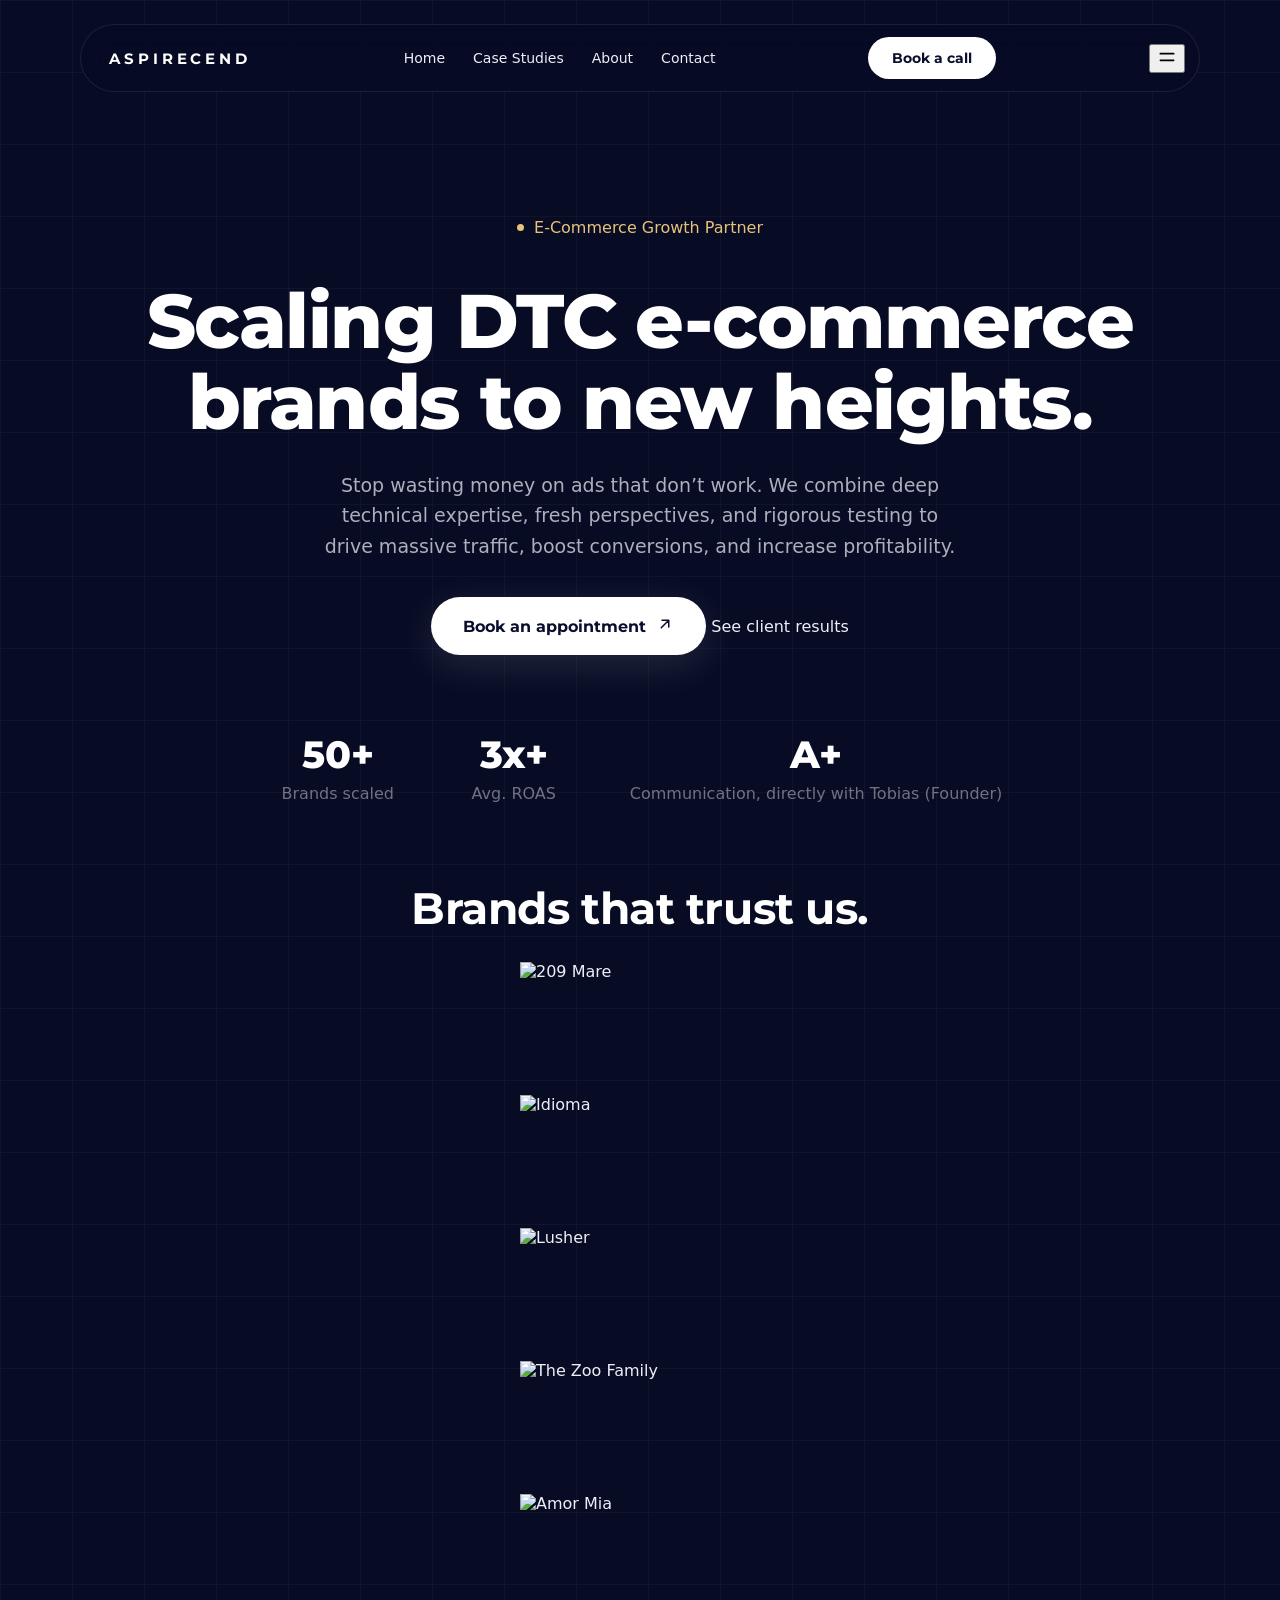
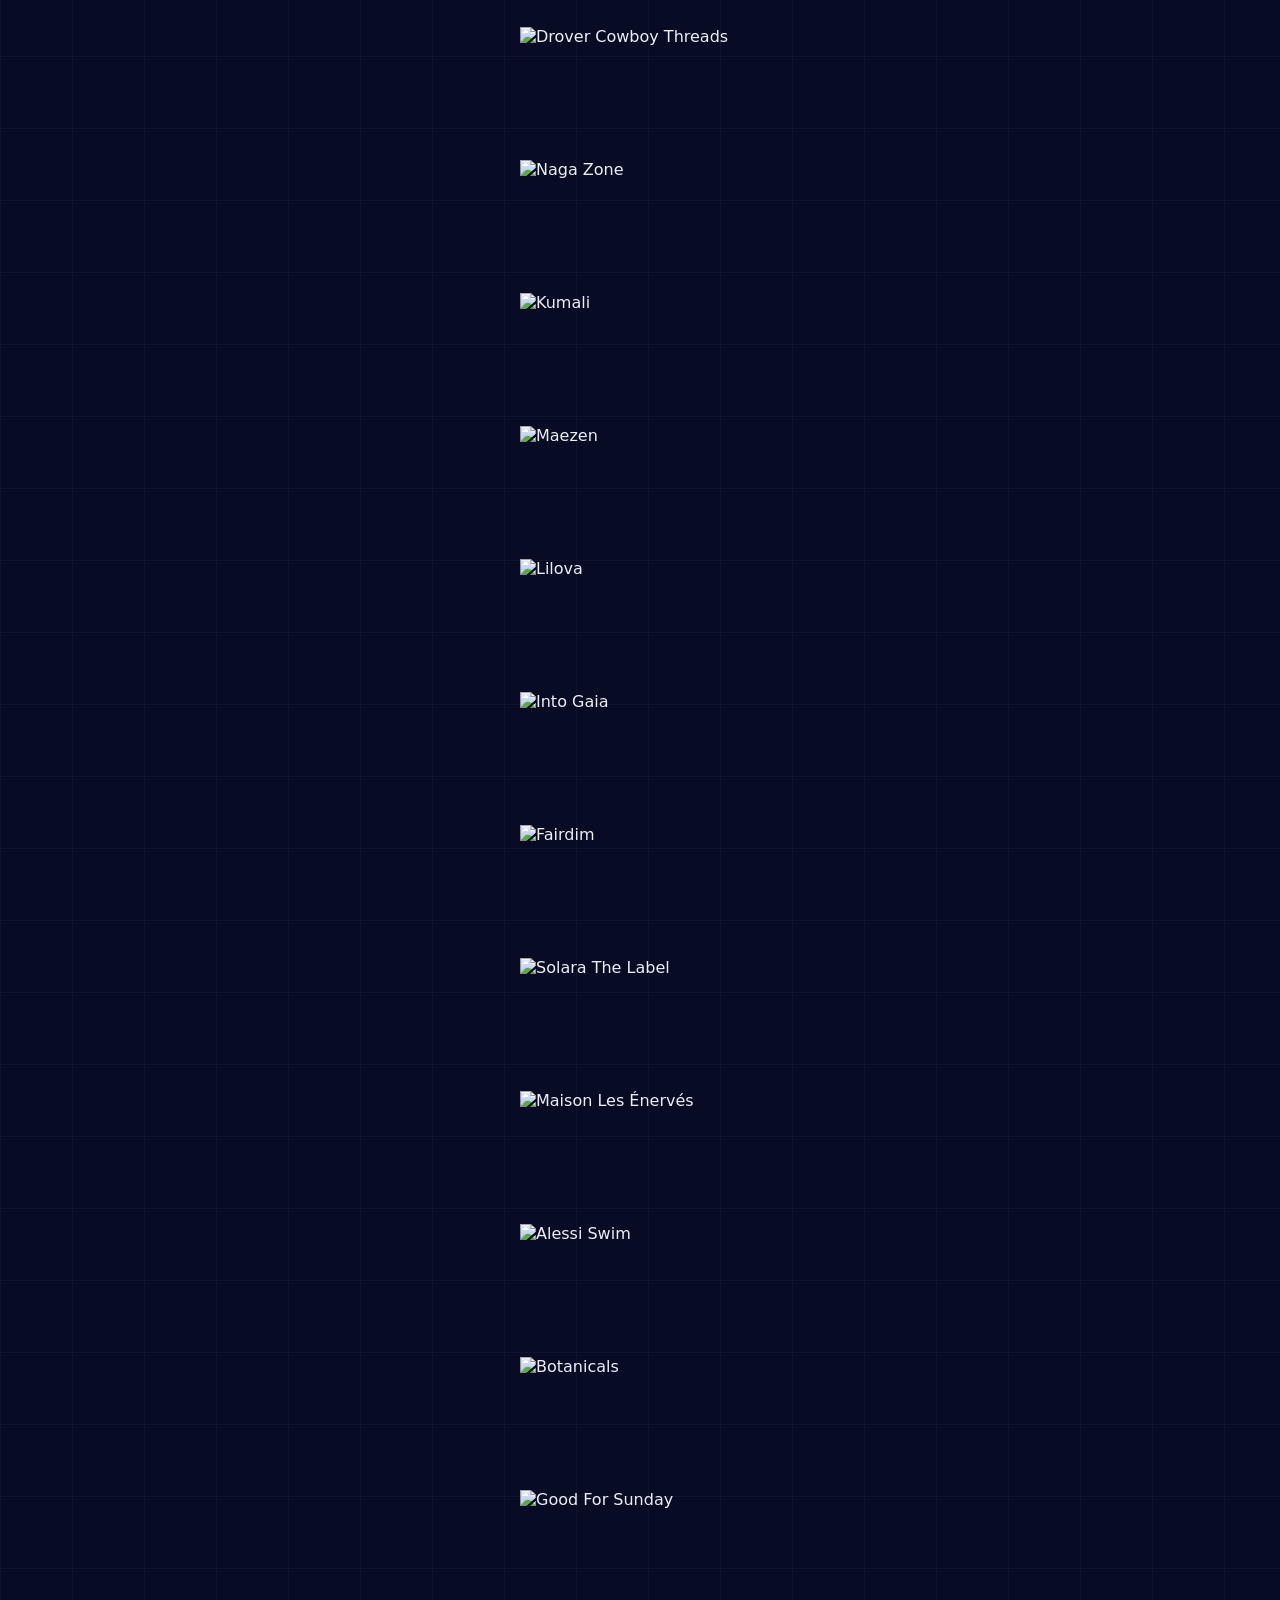
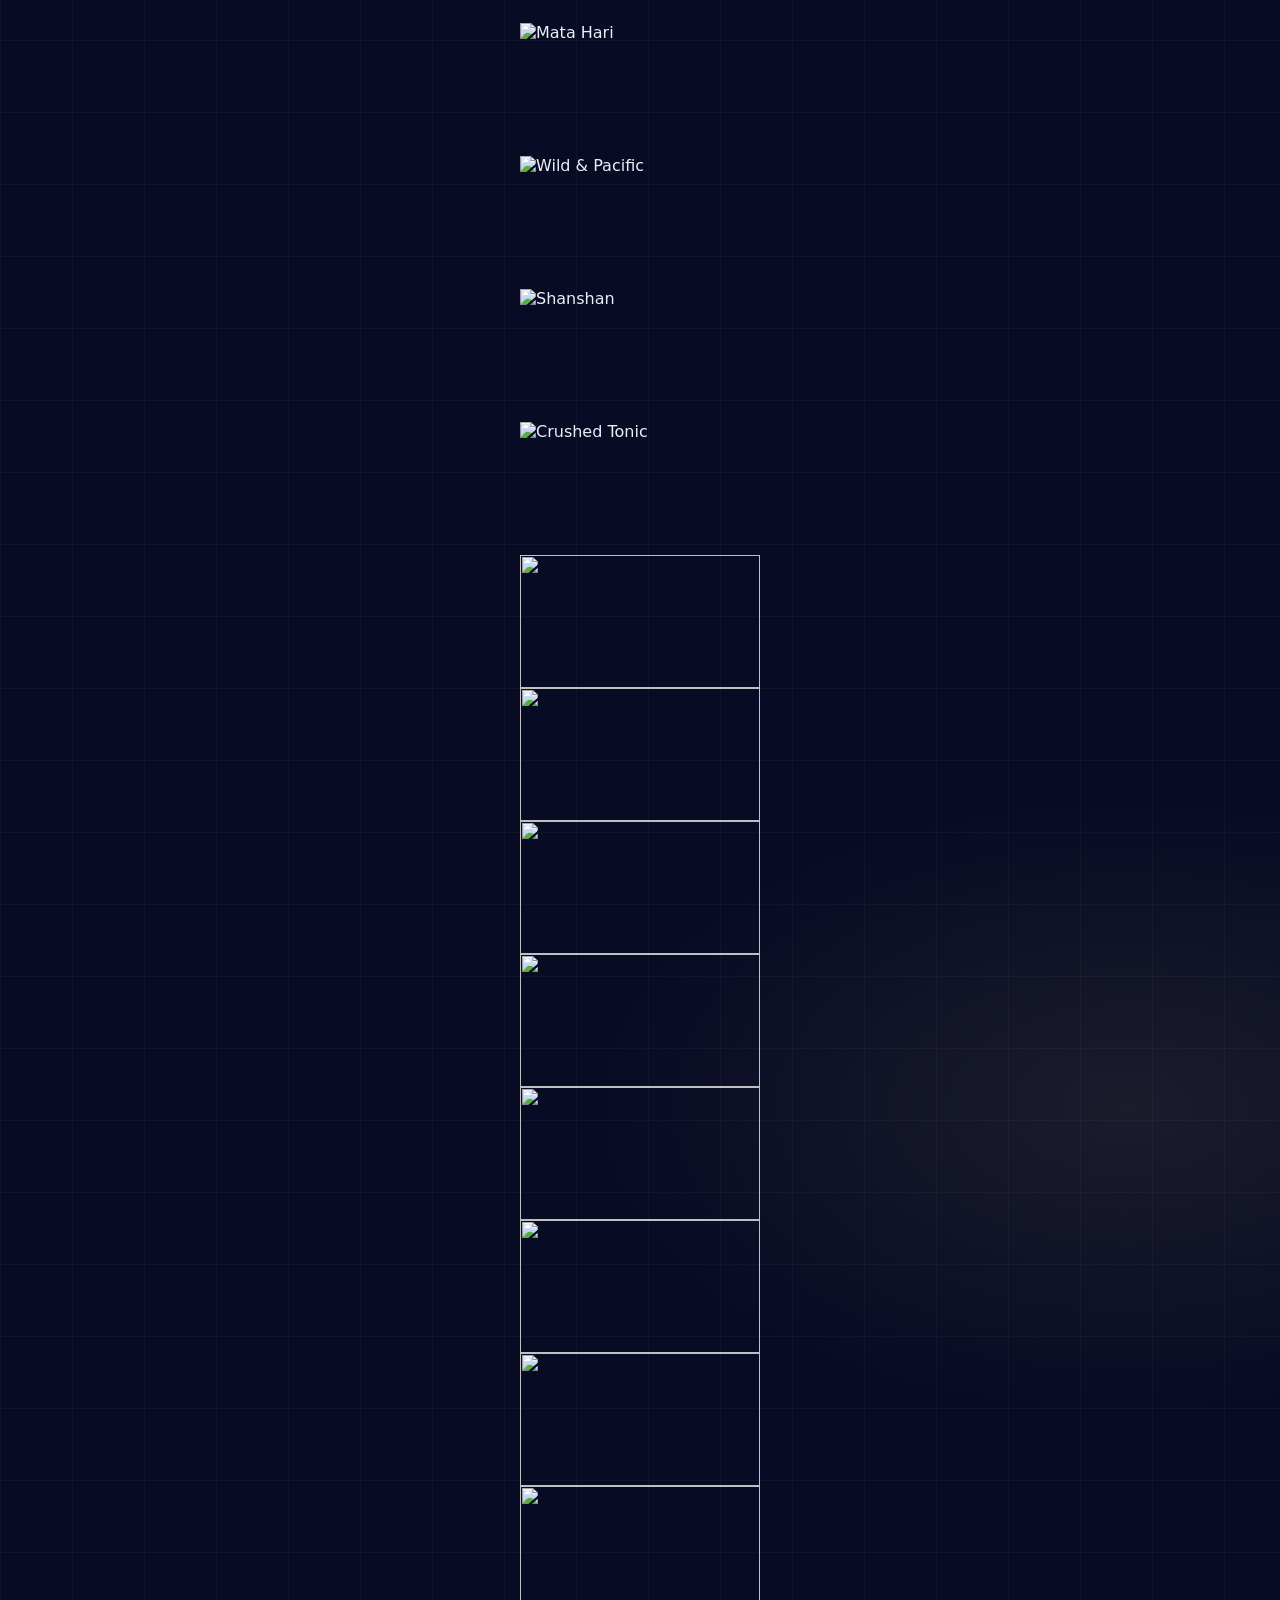
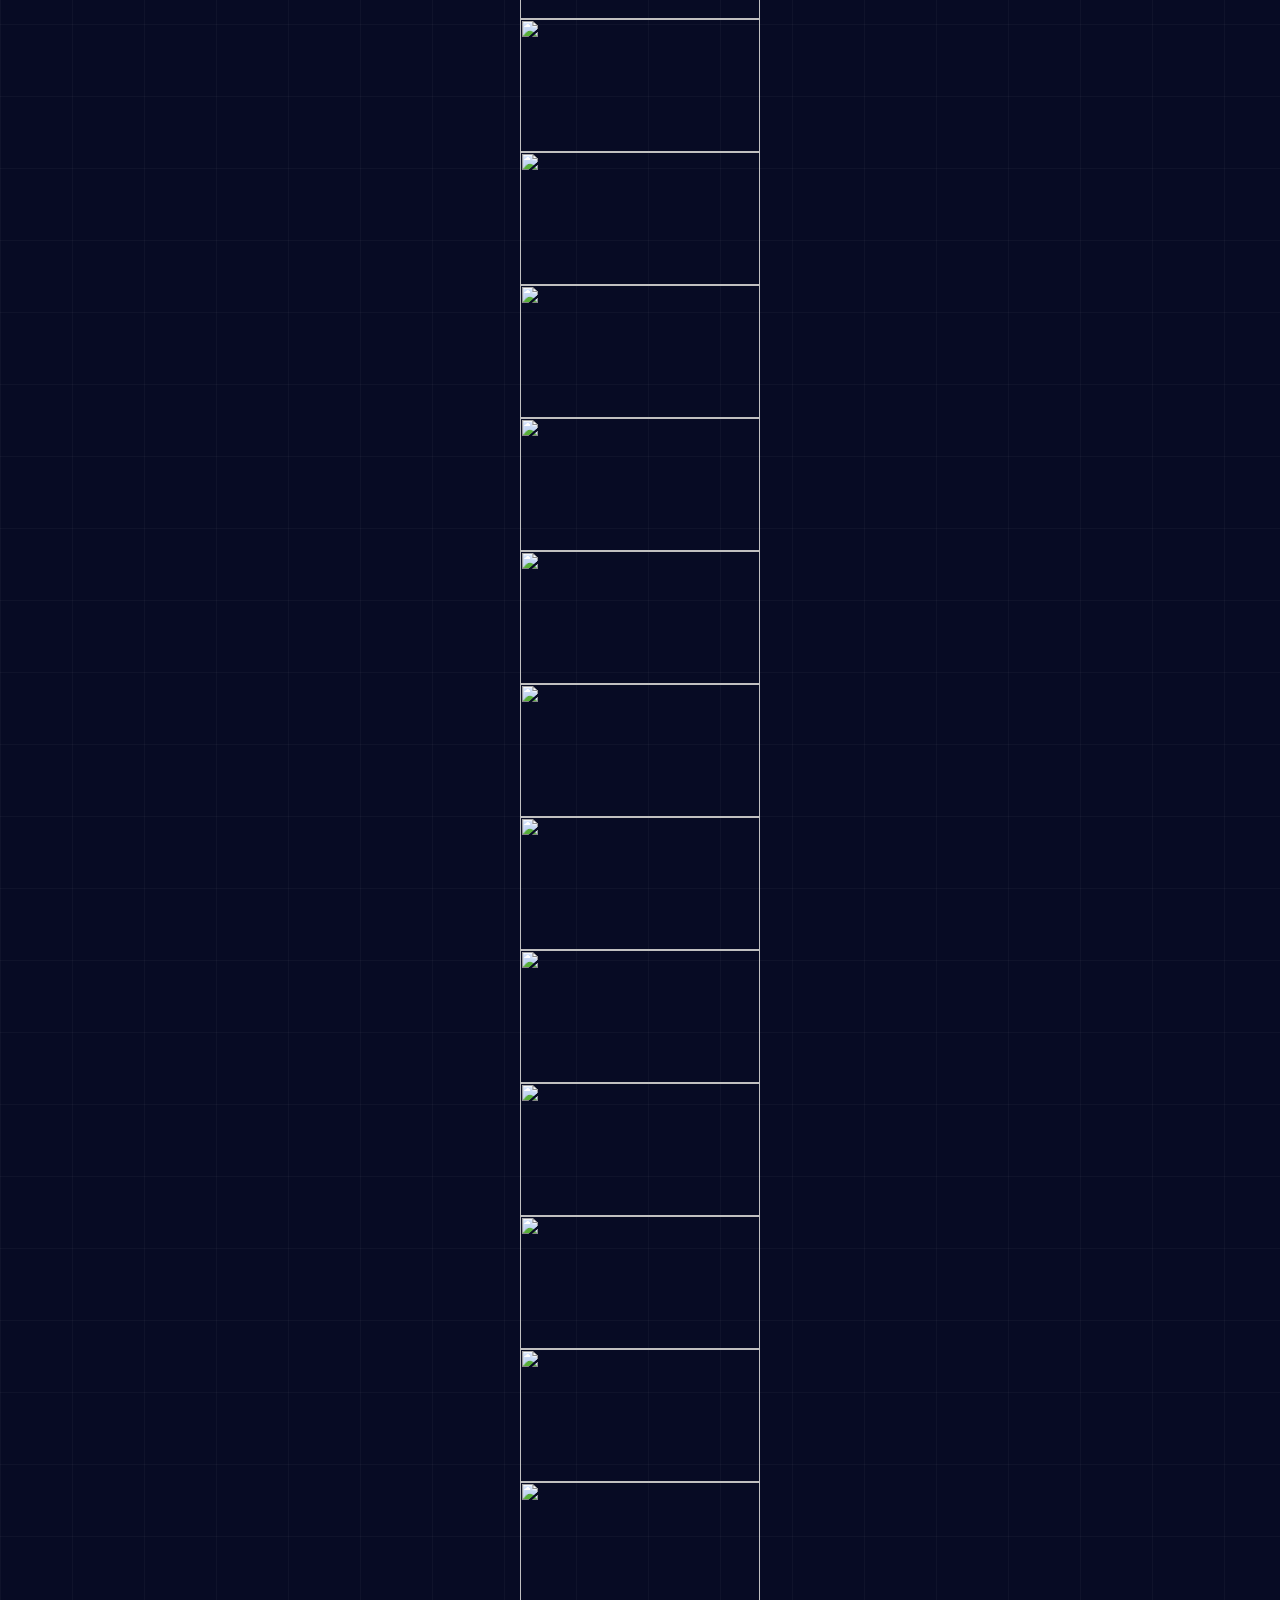
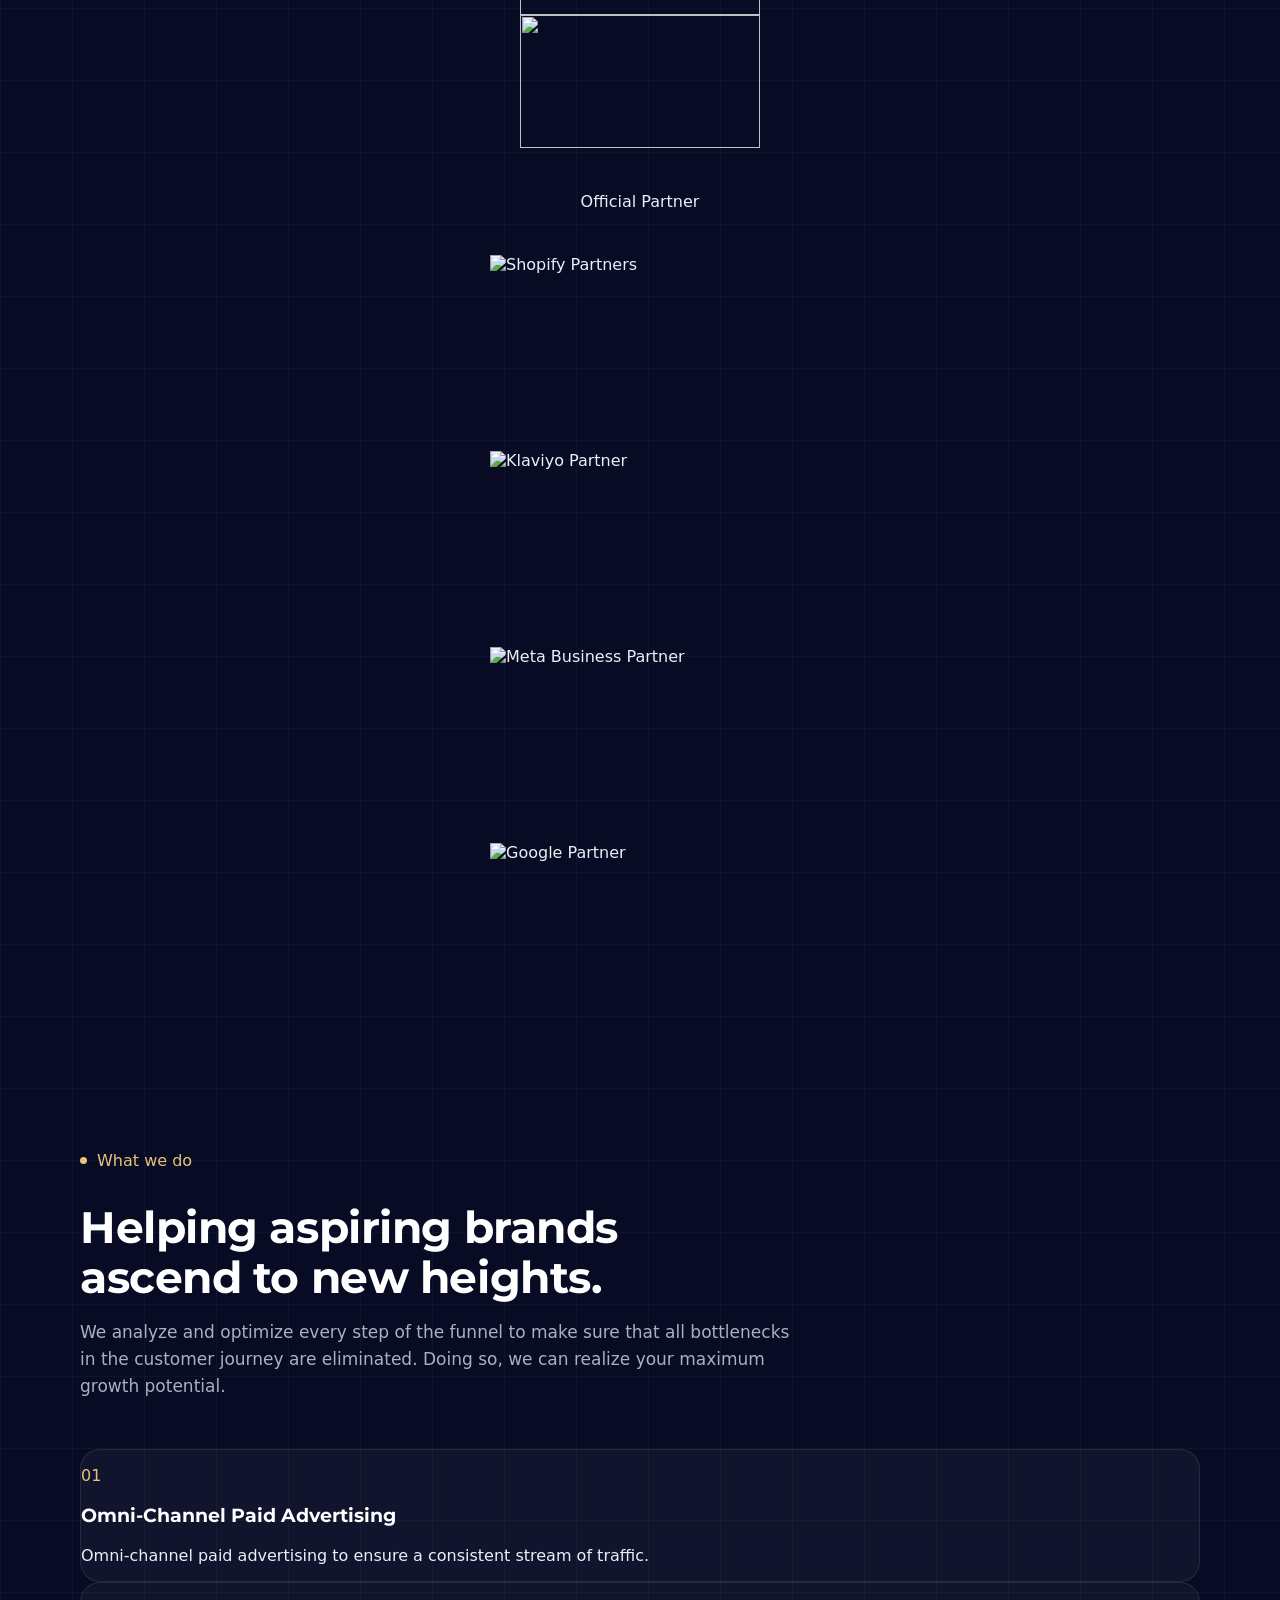
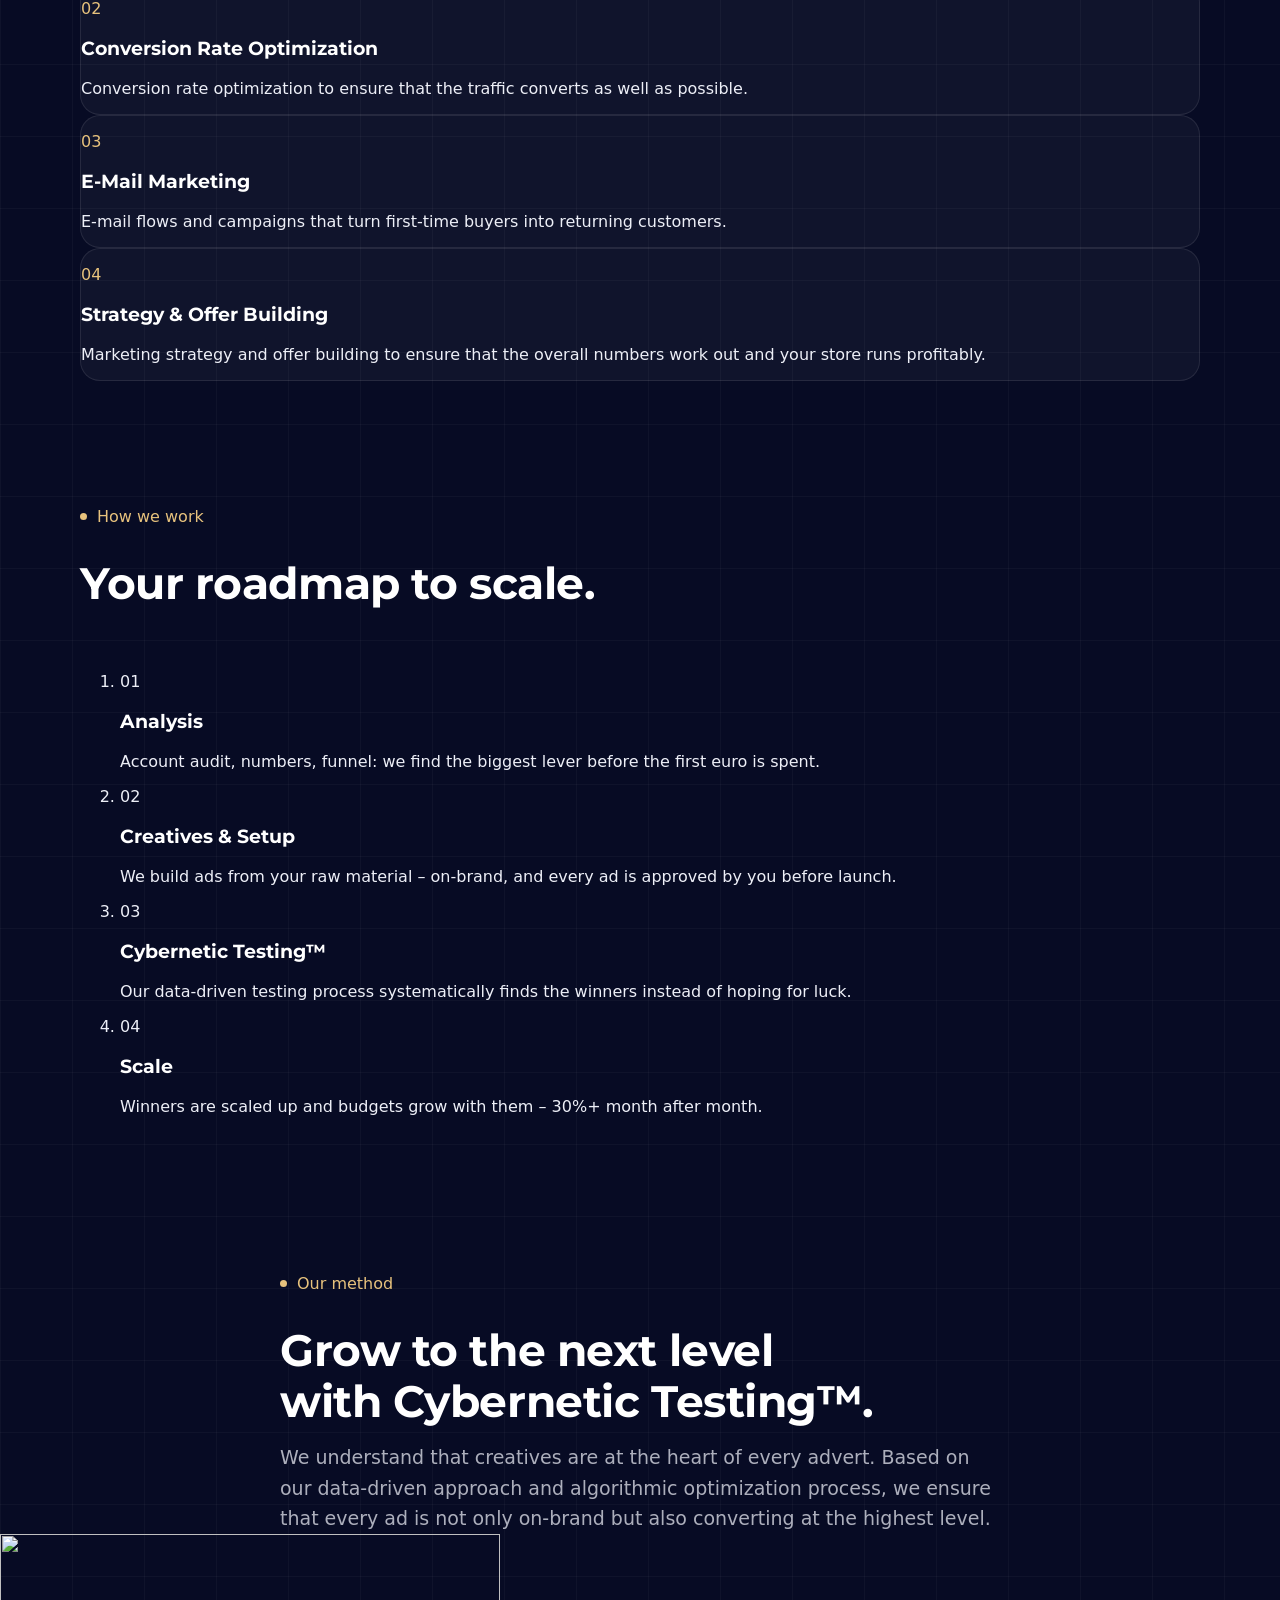
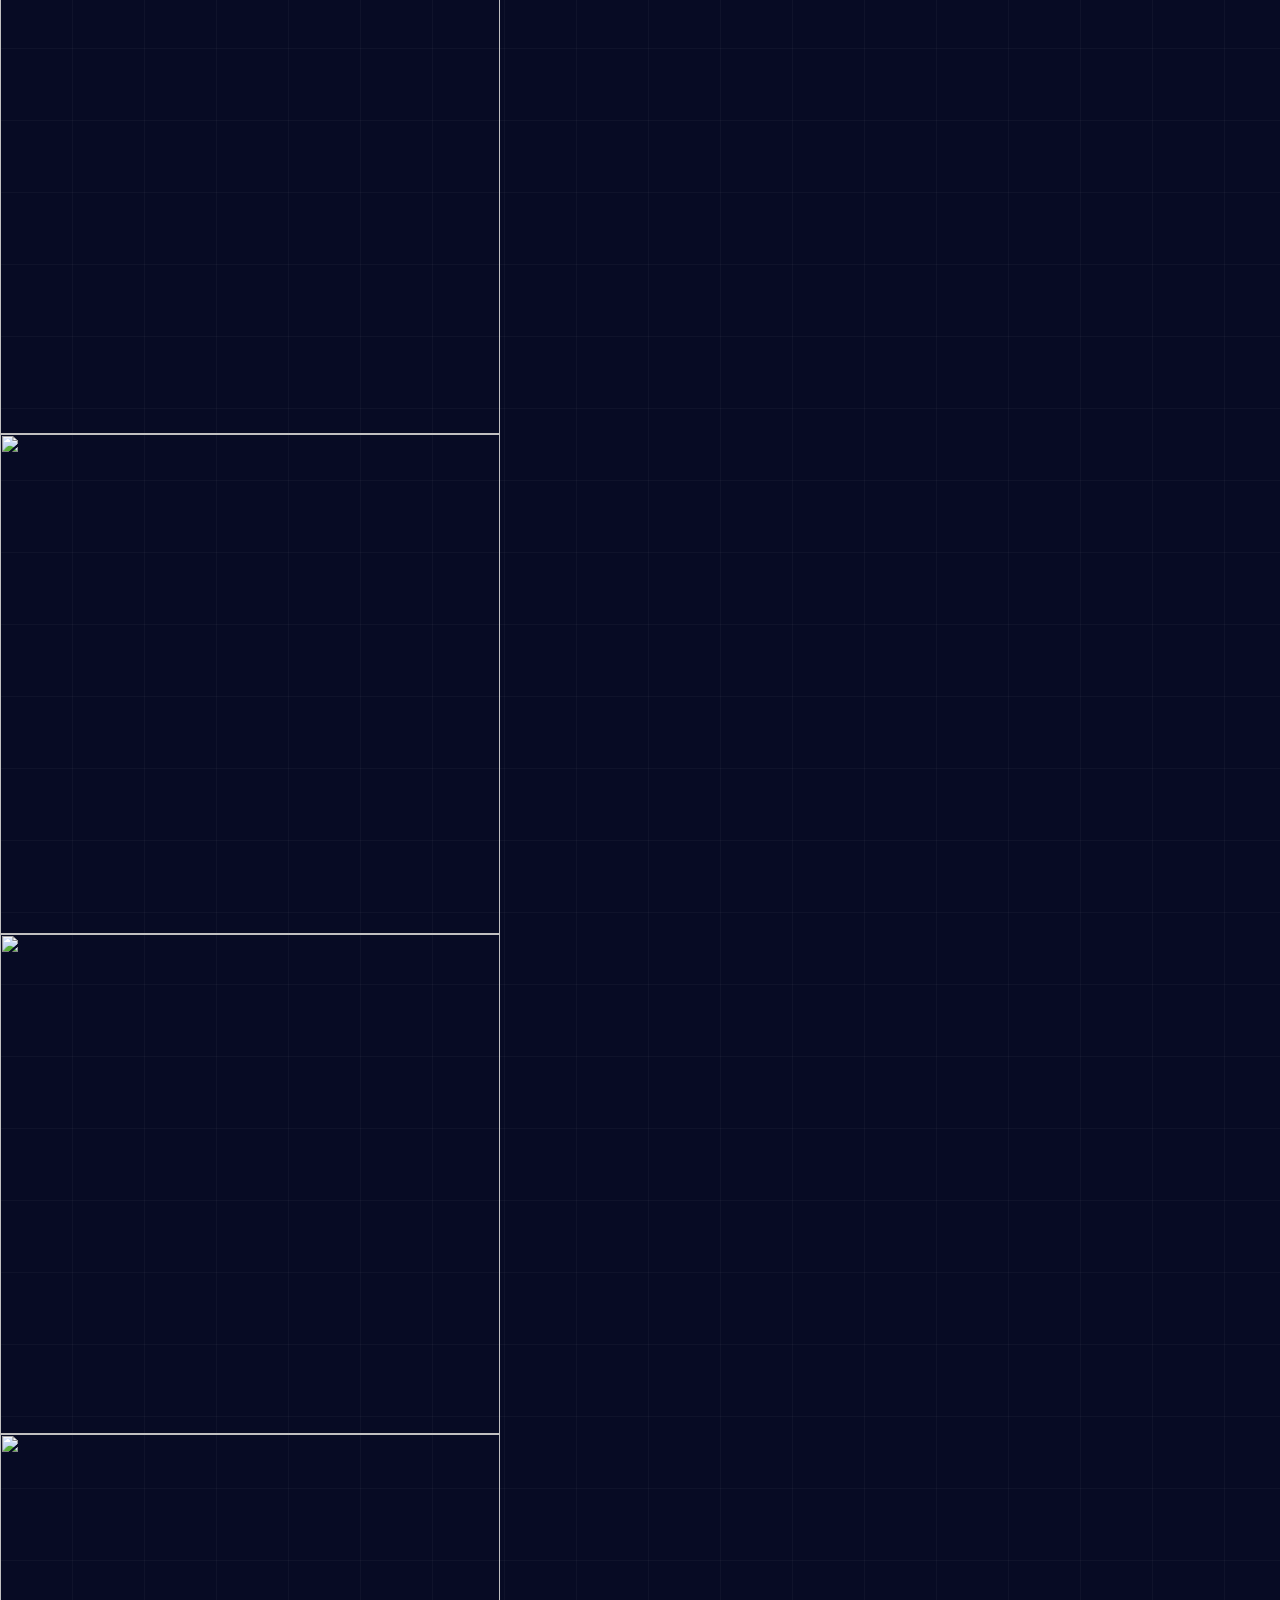
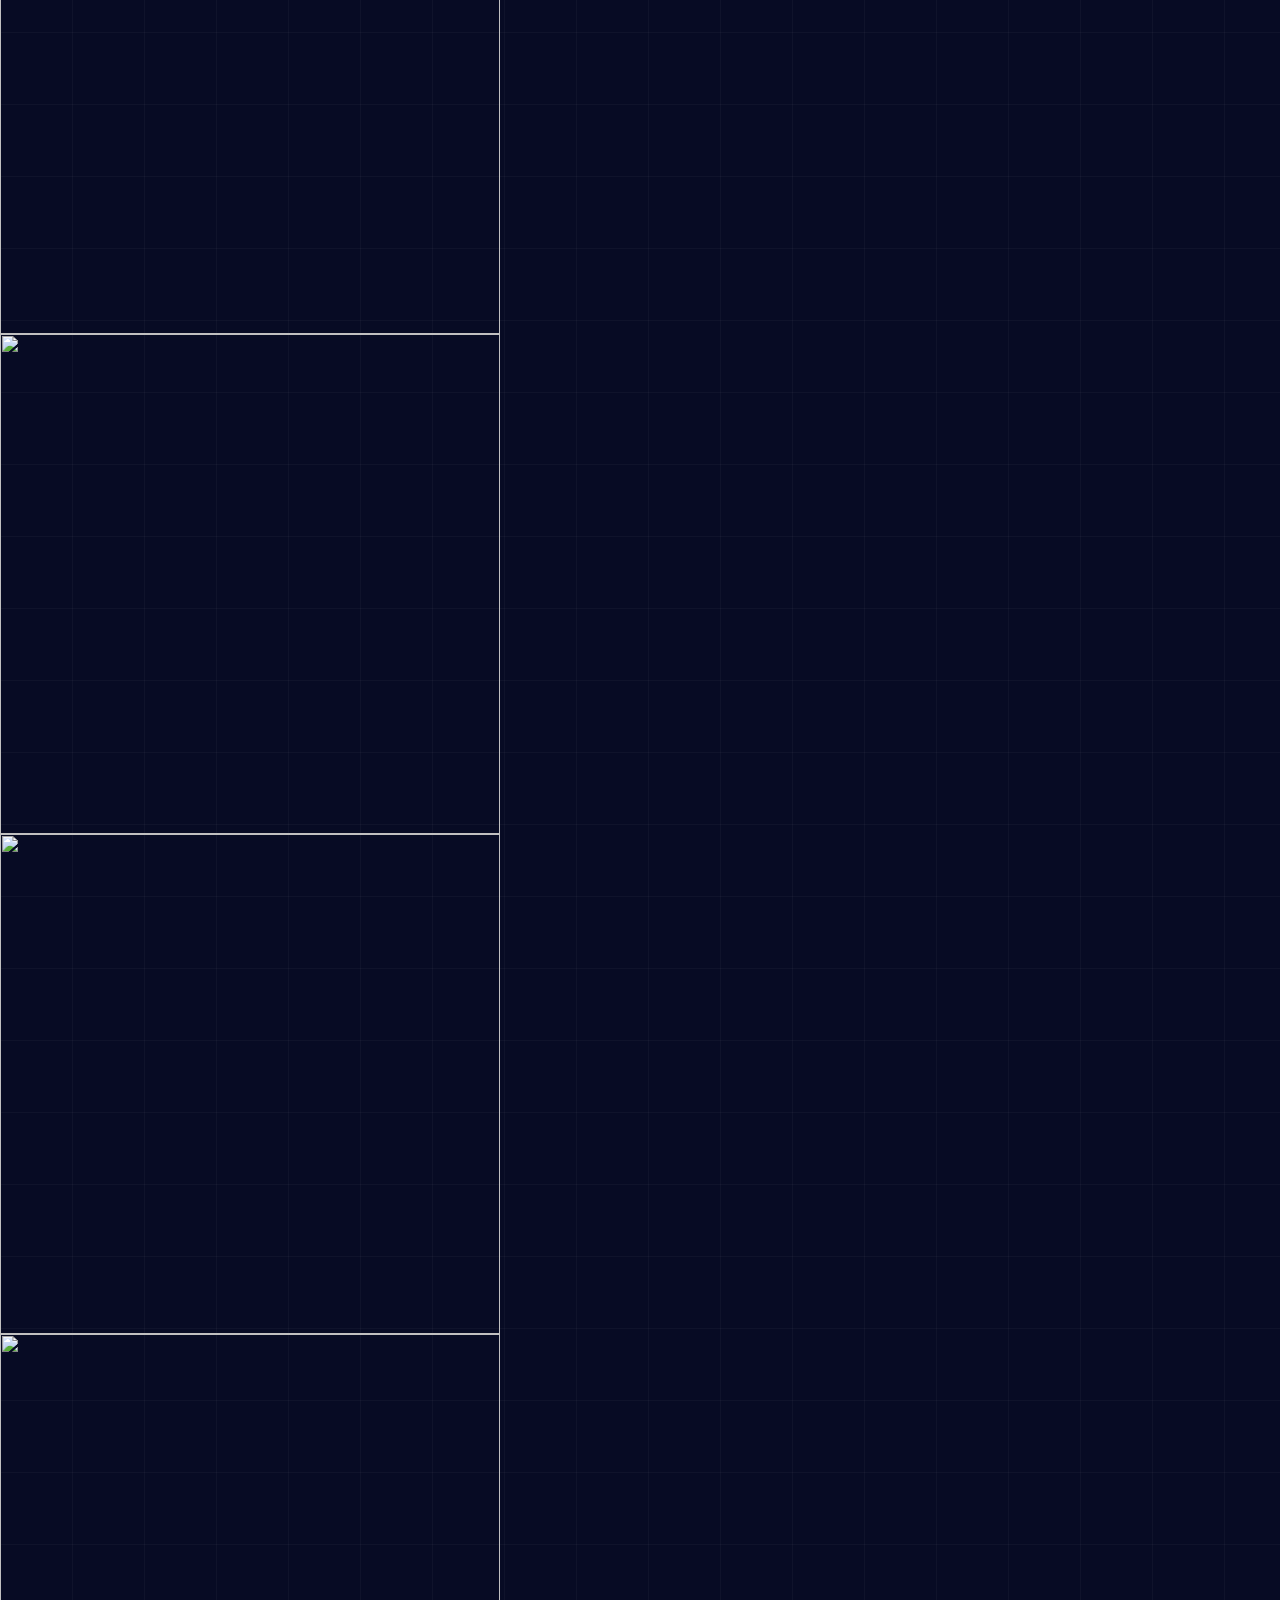
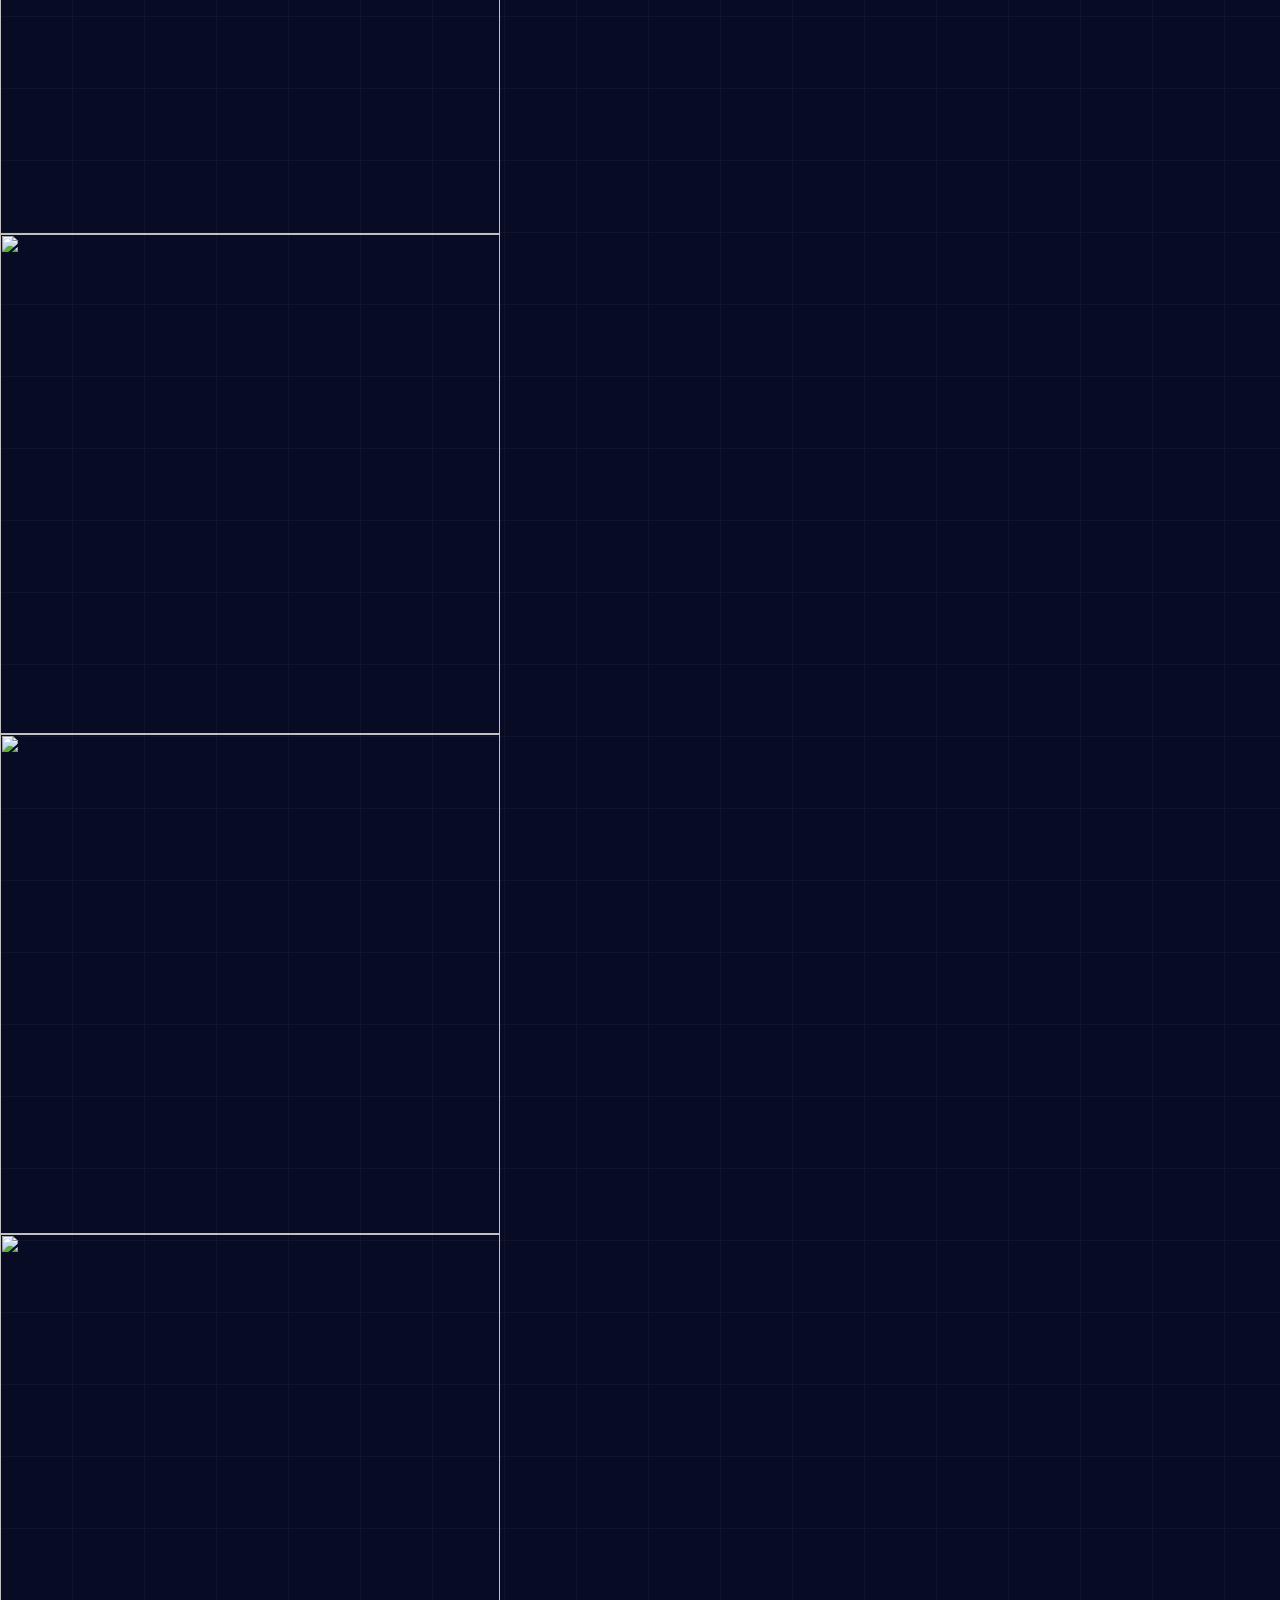
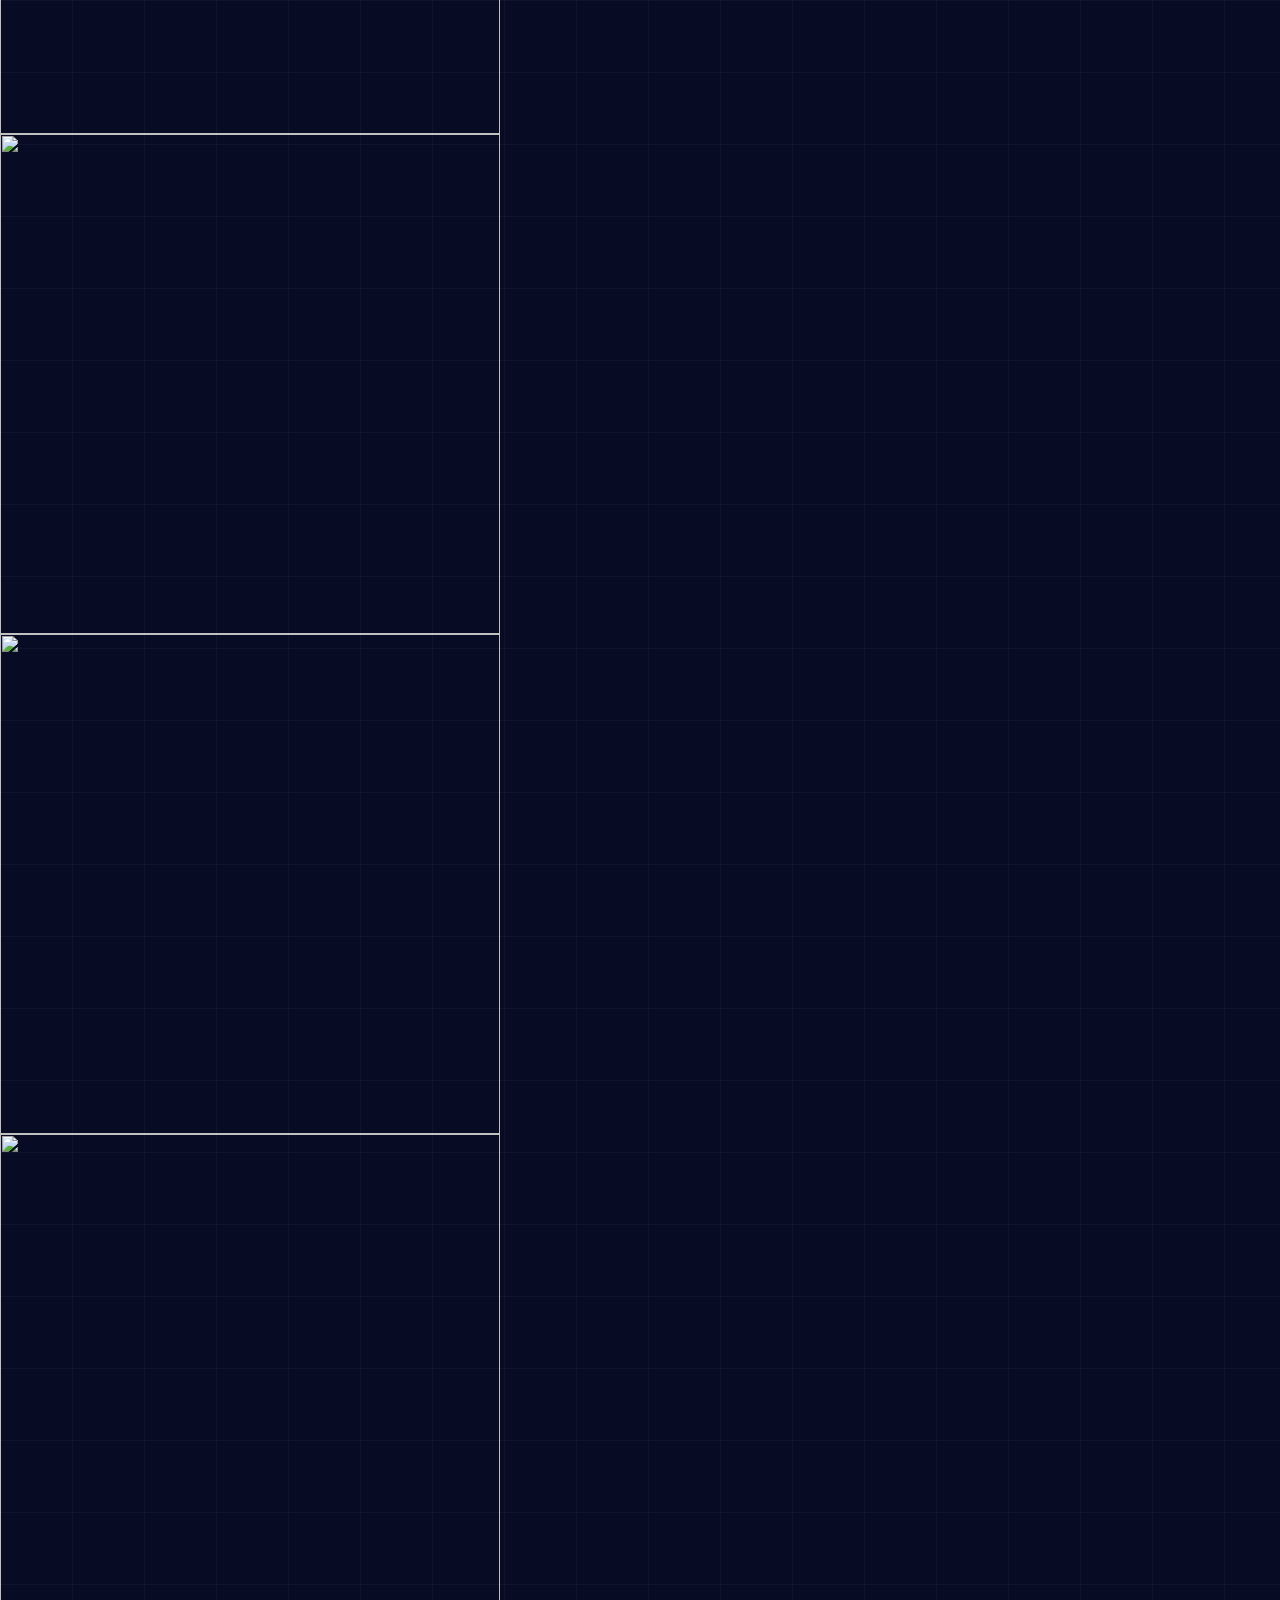
==== commit df477675: "Landingpage: Garantie entfernt, Creatives-Laufband nach dem Ablauf; Homepage: Logo-Laufband und Abla" ====
--- a/public/index.html
+++ b/public/index.html
@@ -71,29 +71,8 @@
   <!-- LOGOS (gleicher Baustein wie auf der Landingpage) -->
   <section class="wrap logos reveal">
     <h2 class="logos-title">Brands that trust us.</h2>
-    <div class="logo-grid">
-      <img src="/assets/logos/209-mare.png" alt="209 Mare" width="240" height="133" decoding="async">
-      <img src="/assets/logos/idioma.png" alt="Idioma" width="240" height="133" decoding="async">
-      <img src="/assets/logos/lusher.png" alt="Lusher" width="240" height="133" decoding="async">
-      <img src="/assets/logos/the-zoo-family.png" alt="The Zoo Family" width="240" height="133" decoding="async">
-      <img src="/assets/logos/amor-mia.png" alt="Amor Mia" width="240" height="133" decoding="async">
-      <img src="/assets/logos/drover.png" alt="Drover Cowboy Threads" width="240" height="133" decoding="async">
-      <img src="/assets/logos/naga-zone.png" alt="Naga Zone" width="240" height="133" decoding="async">
-      <img src="/assets/logos/kumali.png" alt="Kumali" width="240" height="133" decoding="async">
-      <img src="/assets/logos/maezen.png" alt="Maezen" width="240" height="133" decoding="async">
-      <img src="/assets/logos/lilova.png" alt="Lilova" width="240" height="133" decoding="async">
-      <img src="/assets/logos/into-gaia.png" alt="Into Gaia" width="240" height="133" decoding="async">
-      <img src="/assets/logos/fairdim.png" alt="Fairdim" width="240" height="133" decoding="async">
-      <img src="/assets/logos/solara.png" alt="Solara The Label" width="240" height="133" decoding="async">
-      <img src="/assets/logos/maison-les-enerves.png" alt="Maison Les Énervés" width="240" height="133" decoding="async">
-      <img src="/assets/logos/alessi-swim.png" alt="Alessi Swim" width="240" height="133" decoding="async">
-      <img src="/assets/logos/botanicals.png" alt="Botanicals" width="240" height="133" decoding="async">
-      <img src="/assets/logos/good-for-sunday.png" alt="Good For Sunday" width="240" height="133" decoding="async">
-      <img src="/assets/logos/mata-hari.png" alt="Mata Hari" width="240" height="133" decoding="async">
-      <img src="/assets/logos/wild-and-pacific.png" alt="Wild &amp; Pacific" width="240" height="133" decoding="async">
-      <img src="/assets/logos/shanshan.png" alt="Shanshan" width="240" height="133" decoding="async">
-      <img src="/assets/logos/crushed-tonic.png" alt="Crushed Tonic" width="240" height="133" decoding="async">
-    </div>
+    <!-- Logo-Laufband (nur Homepage; die Landingpage zeigt dieselben Logos als Raster). Zweite Hälfte = Kopie ohne Alt-Texte. -->
+    <div class="marquee marquee--logos"><div class="marquee-track"><img src="/assets/logos/209-mare.png" alt="209 Mare" width="240" height="133" loading="lazy" decoding="async"><img src="/assets/logos/idioma.png" alt="Idioma" width="240" height="133" loading="lazy" decoding="async"><img src="/assets/logos/lusher.png" alt="Lusher" width="240" height="133" loading="lazy" decoding="async"><img src="/assets/logos/the-zoo-family.png" alt="The Zoo Family" width="240" height="133" loading="lazy" decoding="async"><img src="/assets/logos/amor-mia.png" alt="Amor Mia" width="240" height="133" loading="lazy" decoding="async"><img src="/assets/logos/drover.png" alt="Drover Cowboy Threads" width="240" height="133" loading="lazy" decoding="async"><img src="/assets/logos/naga-zone.png" alt="Naga Zone" width="240" height="133" loading="lazy" decoding="async"><img src="/assets/logos/kumali.png" alt="Kumali" width="240" height="133" loading="lazy" decoding="async"><img src="/assets/logos/maezen.png" alt="Maezen" width="240" height="133" loading="lazy" decoding="async"><img src="/assets/logos/lilova.png" alt="Lilova" width="240" height="133" loading="lazy" decoding="async"><img src="/assets/logos/into-gaia.png" alt="Into Gaia" width="240" height="133" loading="lazy" decoding="async"><img src="/assets/logos/fairdim.png" alt="Fairdim" width="240" height="133" loading="lazy" decoding="async"><img src="/assets/logos/solara.png" alt="Solara The Label" width="240" height="133" loading="lazy" decoding="async"><img src="/assets/logos/maison-les-enerves.png" alt="Maison Les Énervés" width="240" height="133" loading="lazy" decoding="async"><img src="/assets/logos/alessi-swim.png" alt="Alessi Swim" width="240" height="133" loading="lazy" decoding="async"><img src="/assets/logos/botanicals.png" alt="Botanicals" width="240" height="133" loading="lazy" decoding="async"><img src="/assets/logos/good-for-sunday.png" alt="Good For Sunday" width="240" height="133" loading="lazy" decoding="async"><img src="/assets/logos/mata-hari.png" alt="Mata Hari" width="240" height="133" loading="lazy" decoding="async"><img src="/assets/logos/wild-and-pacific.png" alt="Wild &amp; Pacific" width="240" height="133" loading="lazy" decoding="async"><img src="/assets/logos/shanshan.png" alt="Shanshan" width="240" height="133" loading="lazy" decoding="async"><img src="/assets/logos/crushed-tonic.png" alt="Crushed Tonic" width="240" height="133" loading="lazy" decoding="async"><img src="/assets/logos/209-mare.png" alt="" width="240" height="133" loading="lazy" decoding="async"><img src="/assets/logos/idioma.png" alt="" width="240" height="133" loading="lazy" decoding="async"><img src="/assets/logos/lusher.png" alt="" width="240" height="133" loading="lazy" decoding="async"><img src="/assets/logos/the-zoo-family.png" alt="" width="240" height="133" loading="lazy" decoding="async"><img src="/assets/logos/amor-mia.png" alt="" width="240" height="133" loading="lazy" decoding="async"><img src="/assets/logos/drover.png" alt="" width="240" height="133" loading="lazy" decoding="async"><img src="/assets/logos/naga-zone.png" alt="" width="240" height="133" loading="lazy" decoding="async"><img src="/assets/logos/kumali.png" alt="" width="240" height="133" loading="lazy" decoding="async"><img src="/assets/logos/maezen.png" alt="" width="240" height="133" loading="lazy" decoding="async"><img src="/assets/logos/lilova.png" alt="" width="240" height="133" loading="lazy" decoding="async"><img src="/assets/logos/into-gaia.png" alt="" width="240" height="133" loading="lazy" decoding="async"><img src="/assets/logos/fairdim.png" alt="" width="240" height="133" loading="lazy" decoding="async"><img src="/assets/logos/solara.png" alt="" width="240" height="133" loading="lazy" decoding="async"><img src="/assets/logos/maison-les-enerves.png" alt="" width="240" height="133" loading="lazy" decoding="async"><img src="/assets/logos/alessi-swim.png" alt="" width="240" height="133" loading="lazy" decoding="async"><img src="/assets/logos/botanicals.png" alt="" width="240" height="133" loading="lazy" decoding="async"><img src="/assets/logos/good-for-sunday.png" alt="" width="240" height="133" loading="lazy" decoding="async"><img src="/assets/logos/mata-hari.png" alt="" width="240" height="133" loading="lazy" decoding="async"><img src="/assets/logos/wild-and-pacific.png" alt="" width="240" height="133" loading="lazy" decoding="async"><img src="/assets/logos/shanshan.png" alt="" width="240" height="133" loading="lazy" decoding="async"><img src="/assets/logos/crushed-tonic.png" alt="" width="240" height="133" loading="lazy" decoding="async"></div></div>
     <p class="label partner-title">Official Partner</p>
     <div class="partner-grid">
       <img src="/assets/logos/partner-shopify-partners.png" alt="Shopify Partners" width="300" height="196" decoding="async">
@@ -133,6 +112,45 @@
         <p>Marketing strategy and offer building to ensure that the overall numbers work out and your store runs profitably.</p>
       </article>
     </div>
+  </section>
+
+  <!-- ABLAUF als Roadmap (gleiche vier Schritte wie auf der Landingpage, ins Englische übertragen; anderes Design:
+       eine Linie mit vier Stationen, die sich beim Hineinscrollen füllt; am Handy senkrecht) -->
+  <section id="process" class="wrap section">
+    <div class="section-head reveal">
+      <p class="label eyebrow">How we work</p>
+      <h2>Your roadmap to scale.</h2>
+    </div>
+    <ol class="roadmap reveal">
+      <li class="rm-step">
+        <span class="rm-node">01</span>
+        <div class="rm-body">
+          <h3 class="step-title">Analysis</h3>
+          <p>Account audit, numbers, funnel: we find the biggest lever before the first euro is spent.</p>
+        </div>
+      </li>
+      <li class="rm-step">
+        <span class="rm-node">02</span>
+        <div class="rm-body">
+          <h3 class="step-title">Creatives &amp; Setup</h3>
+          <p>We build ads from your raw material – on-brand, and every ad is approved by you before launch.</p>
+        </div>
+      </li>
+      <li class="rm-step">
+        <span class="rm-node">03</span>
+        <div class="rm-body">
+          <h3 class="step-title">Cybernetic Testing™</h3>
+          <p>Our data-driven testing process systematically finds the winners instead of hoping for luck.</p>
+        </div>
+      </li>
+      <li class="rm-step rm-step--goal">
+        <span class="rm-node">04</span>
+        <div class="rm-body">
+          <h3 class="step-title">Scale</h3>
+          <p>Winners are scaled up and budgets grow with them – 30%+ month after month.</p>
+        </div>
+      </li>
+    </ol>
   </section>
 
   <!-- METHODE + CREATIVES: Farb-Panel mit laufendem Band der Anzeigen-Creatives von der Webflow-Startseite -->
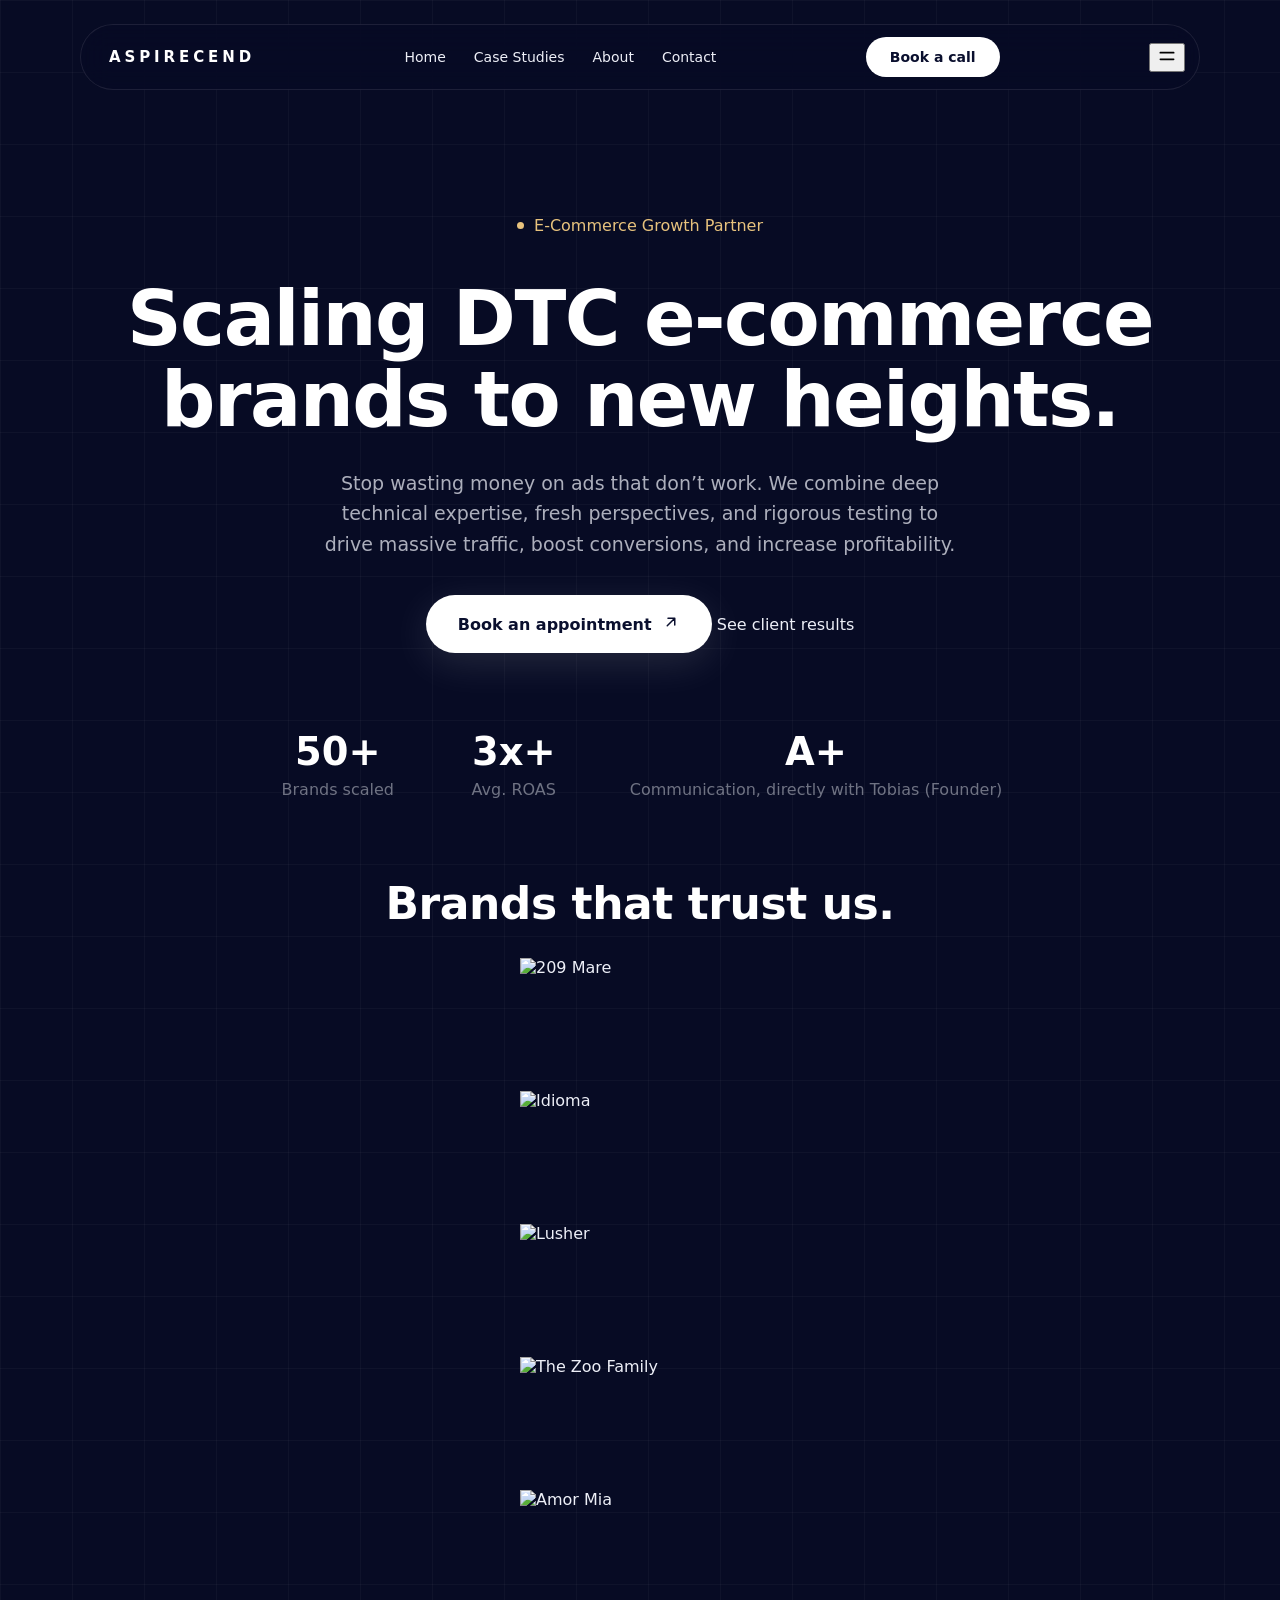
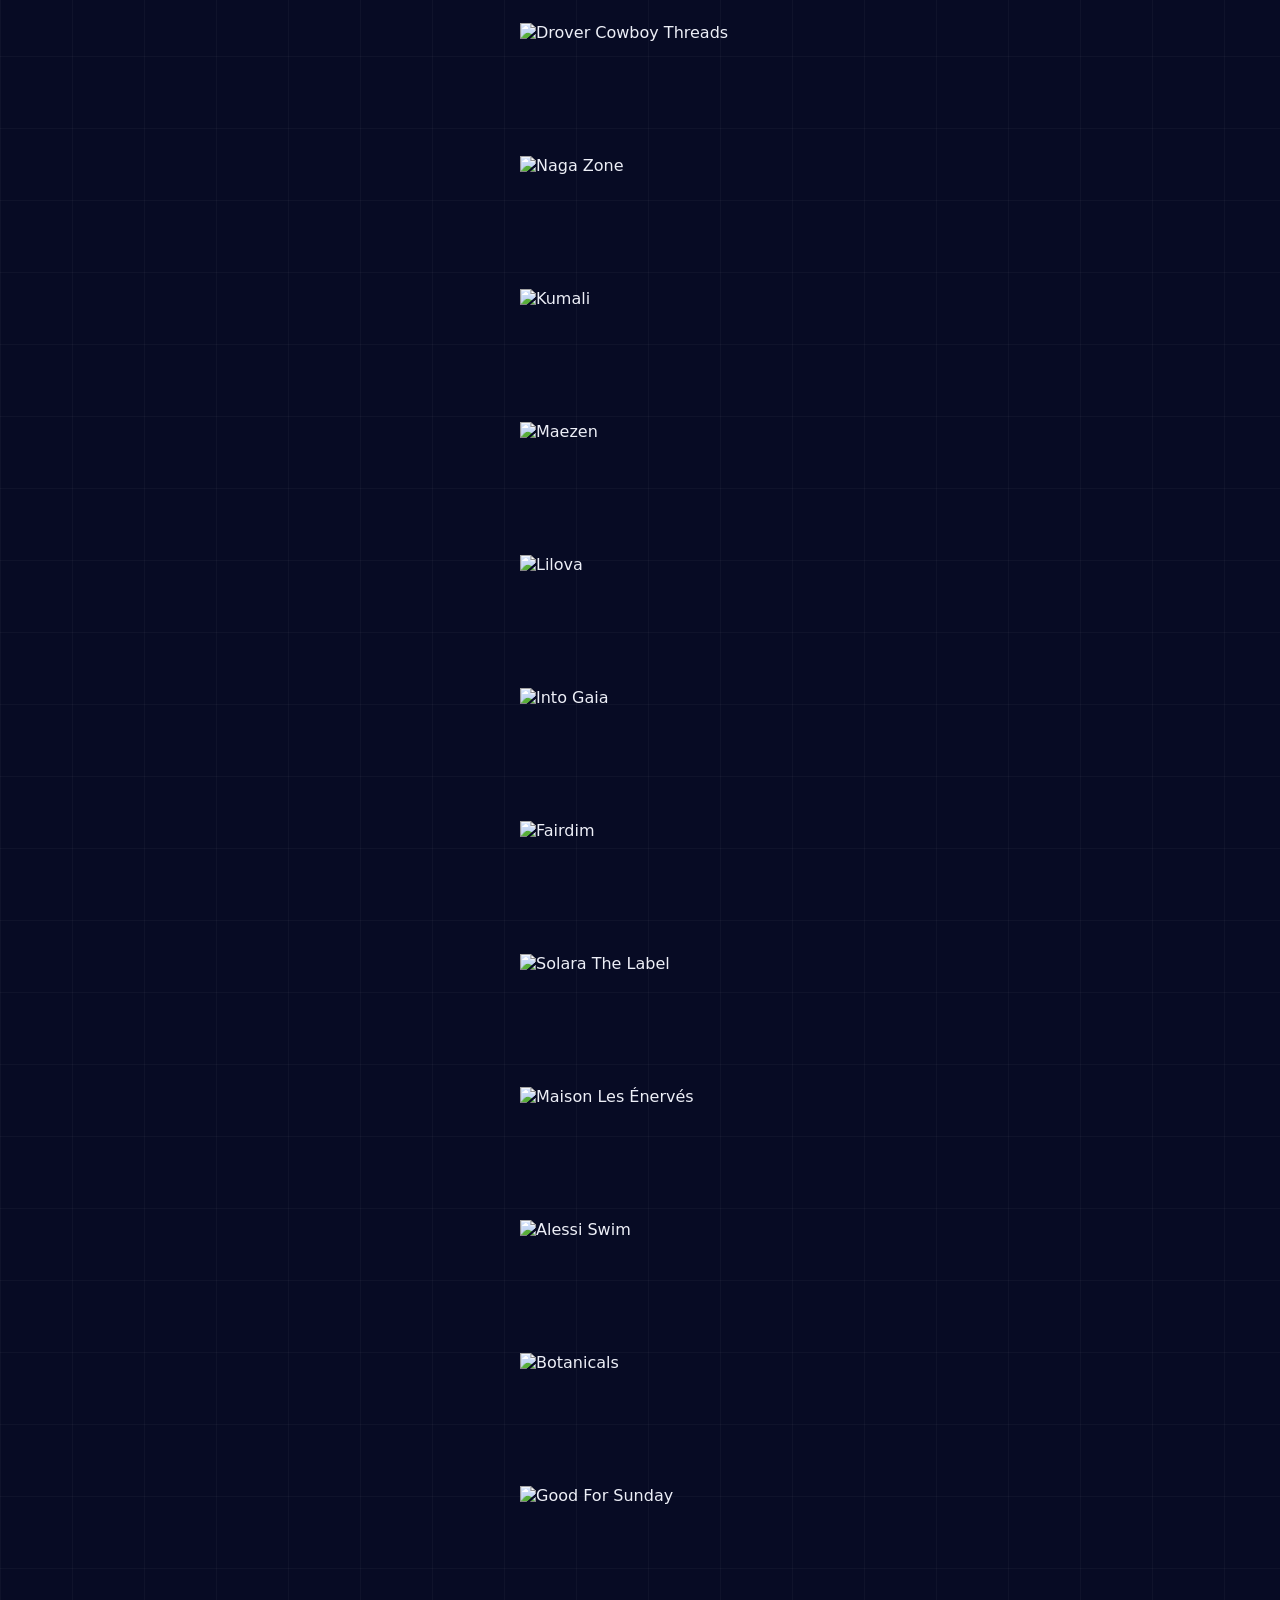
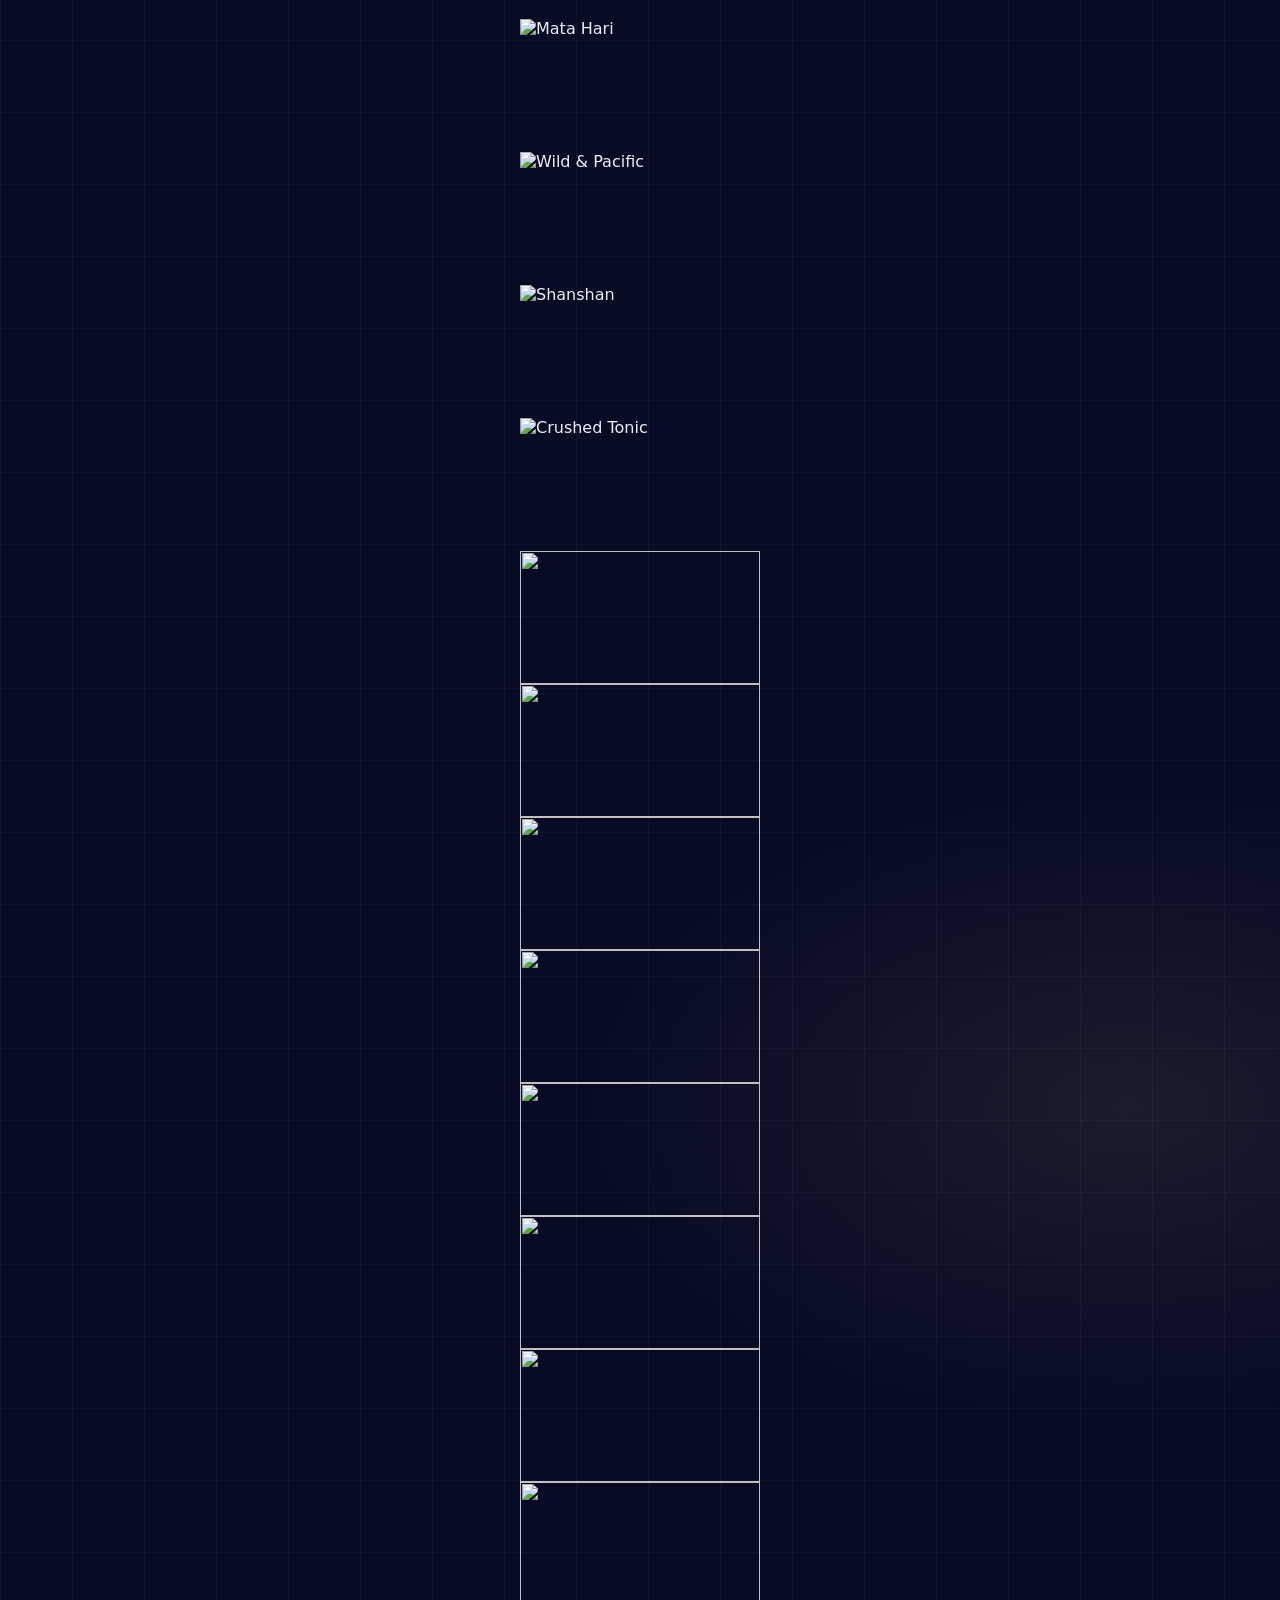
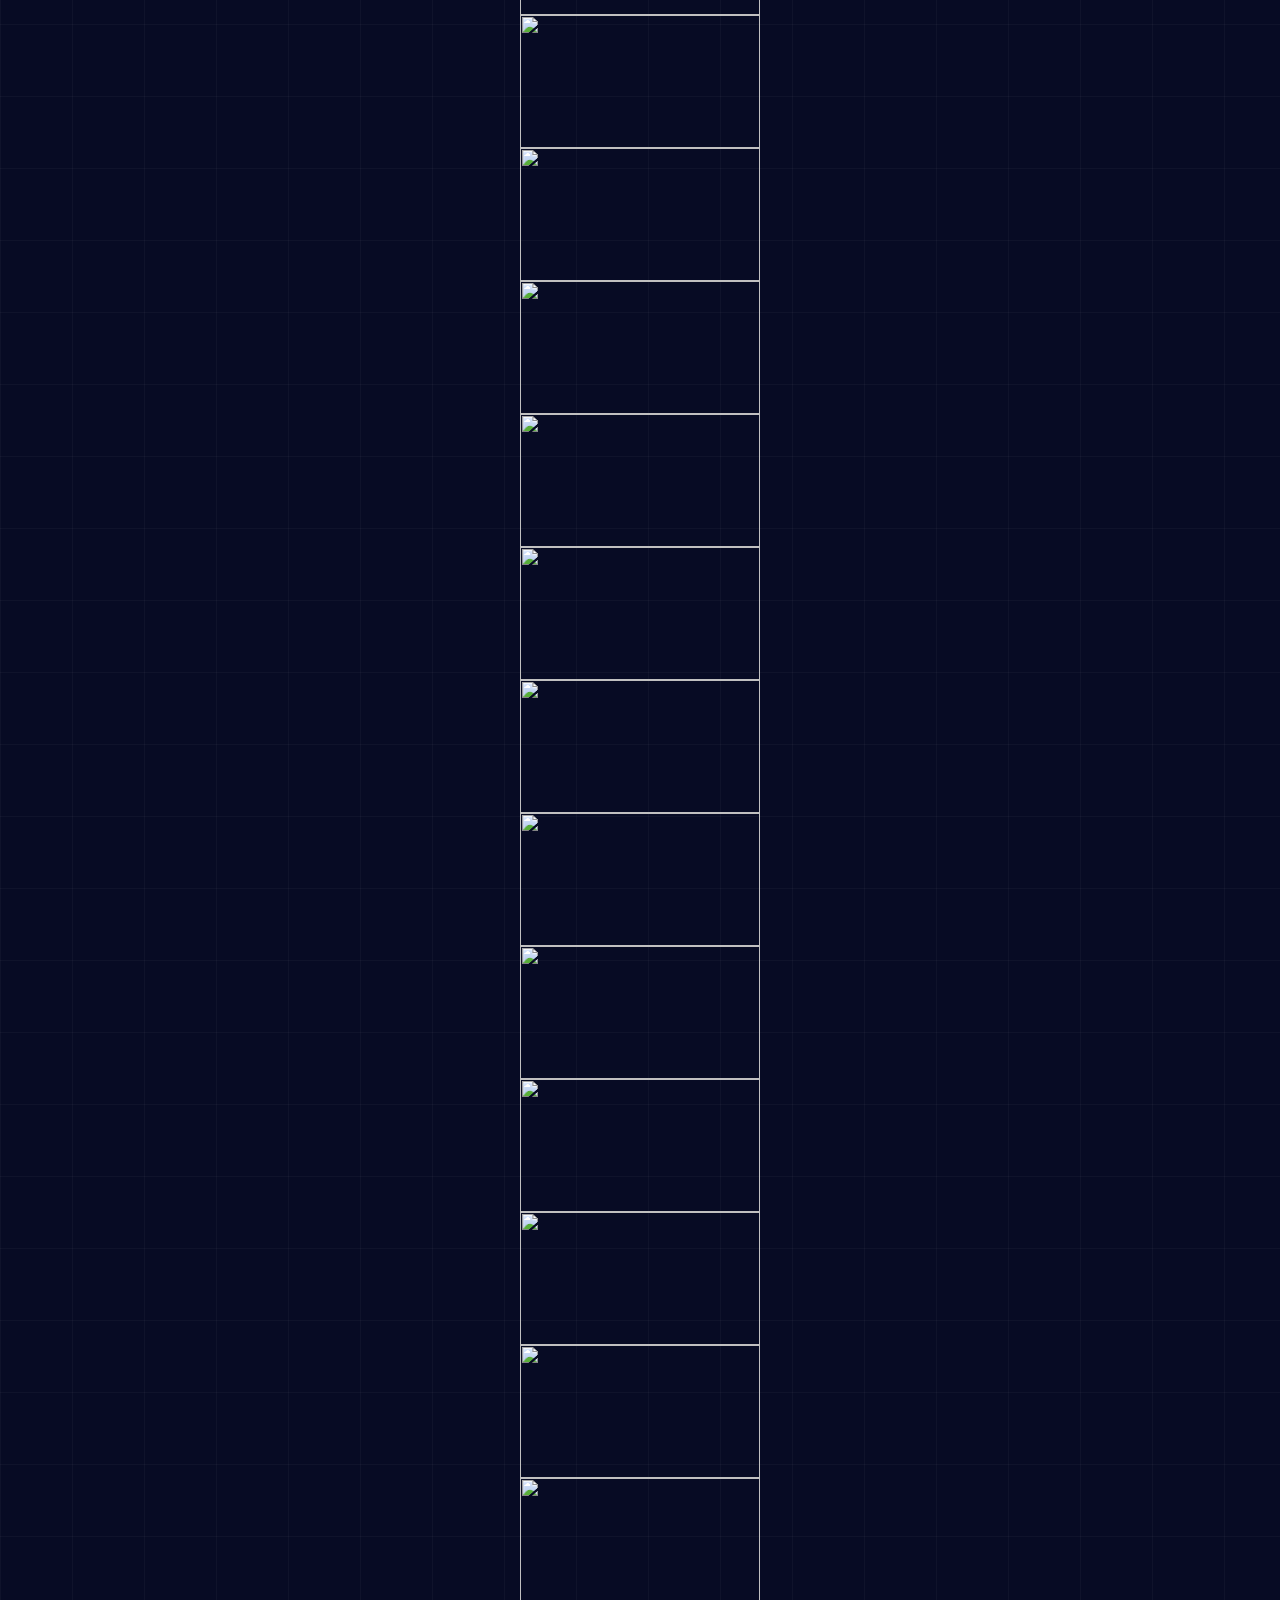
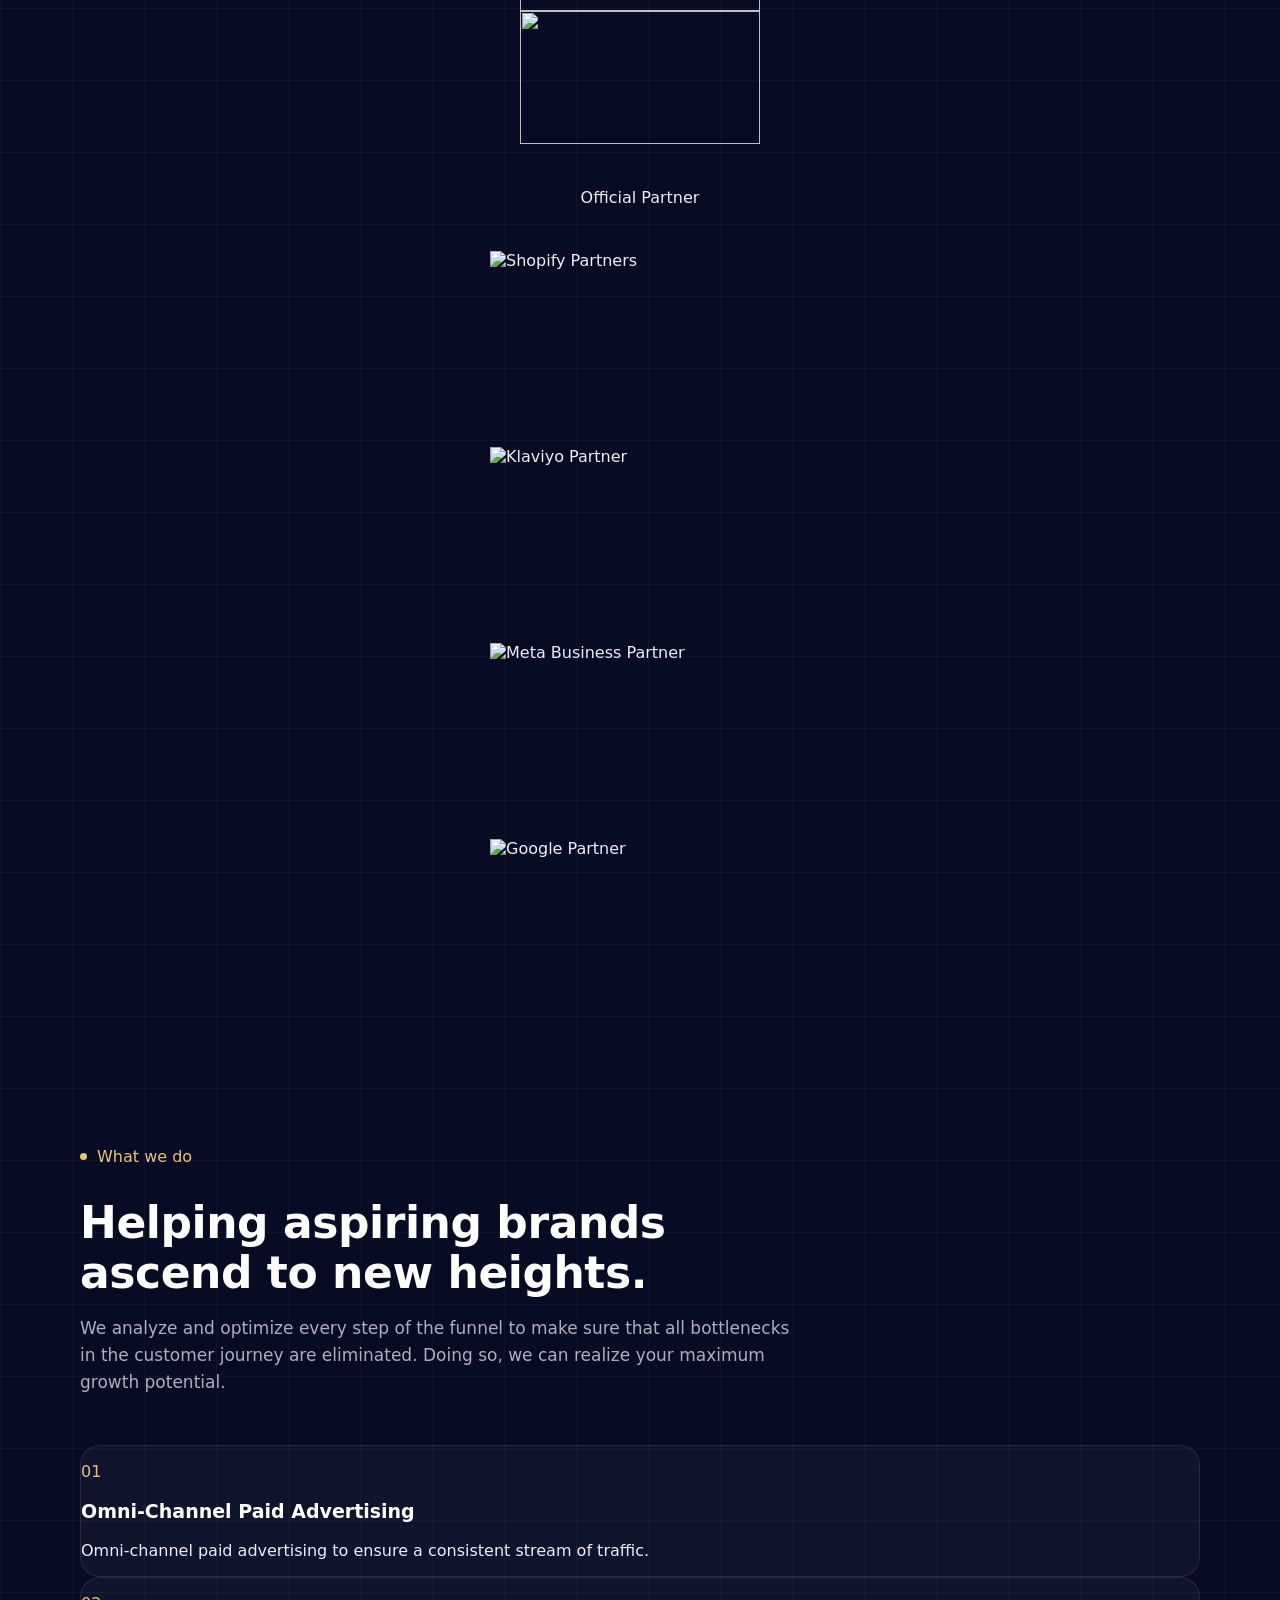
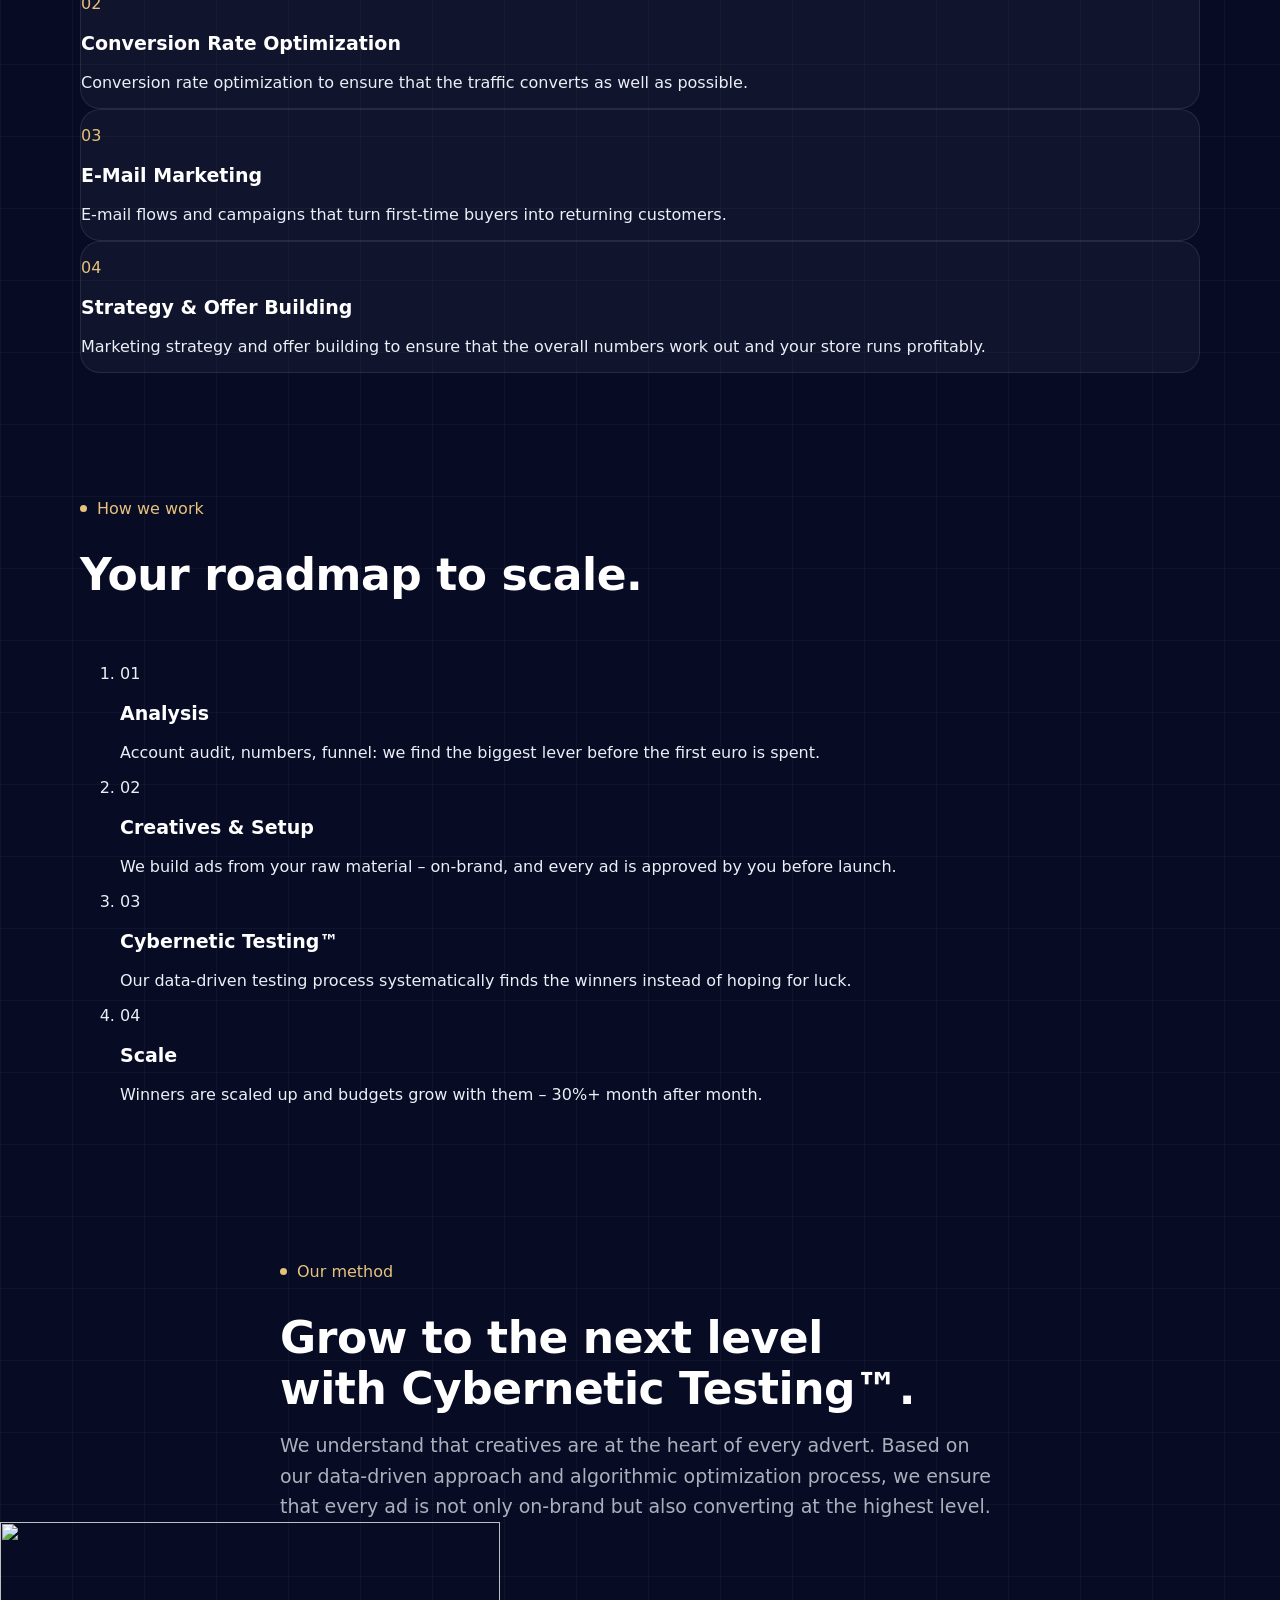
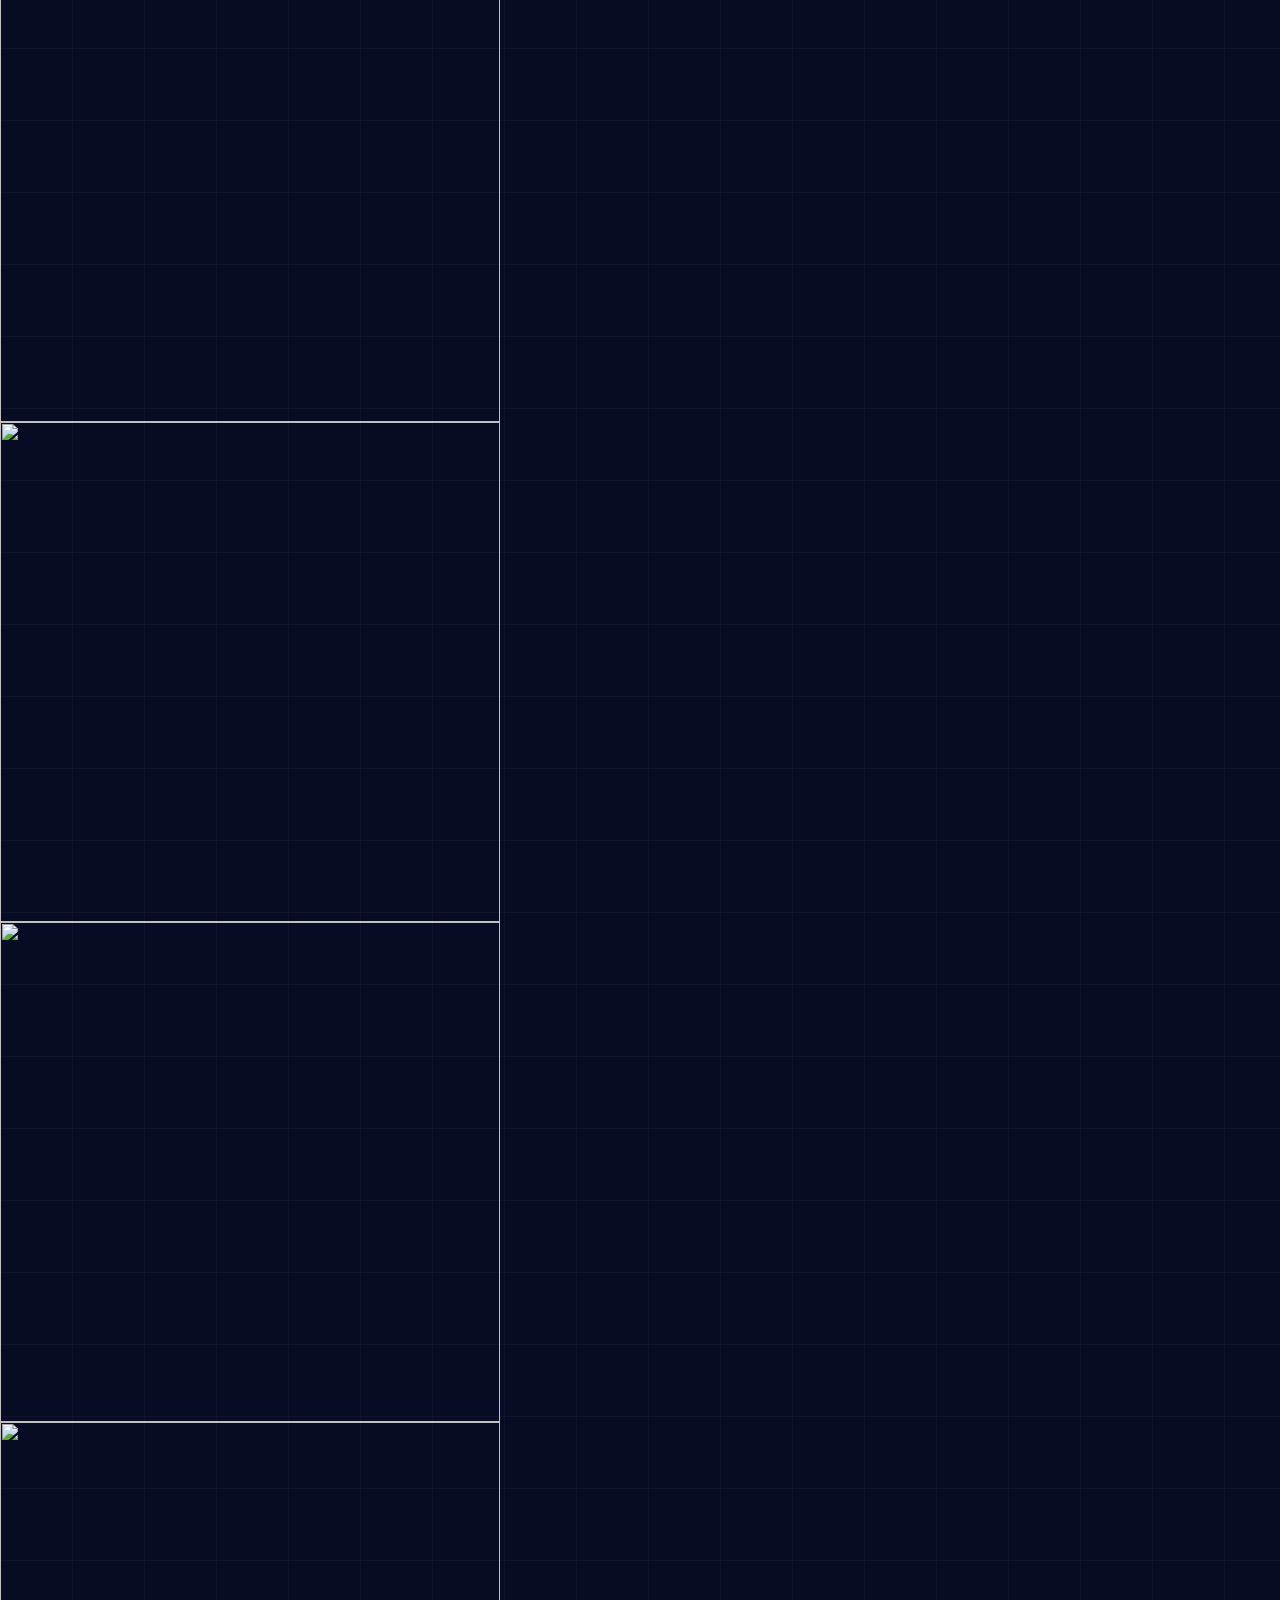
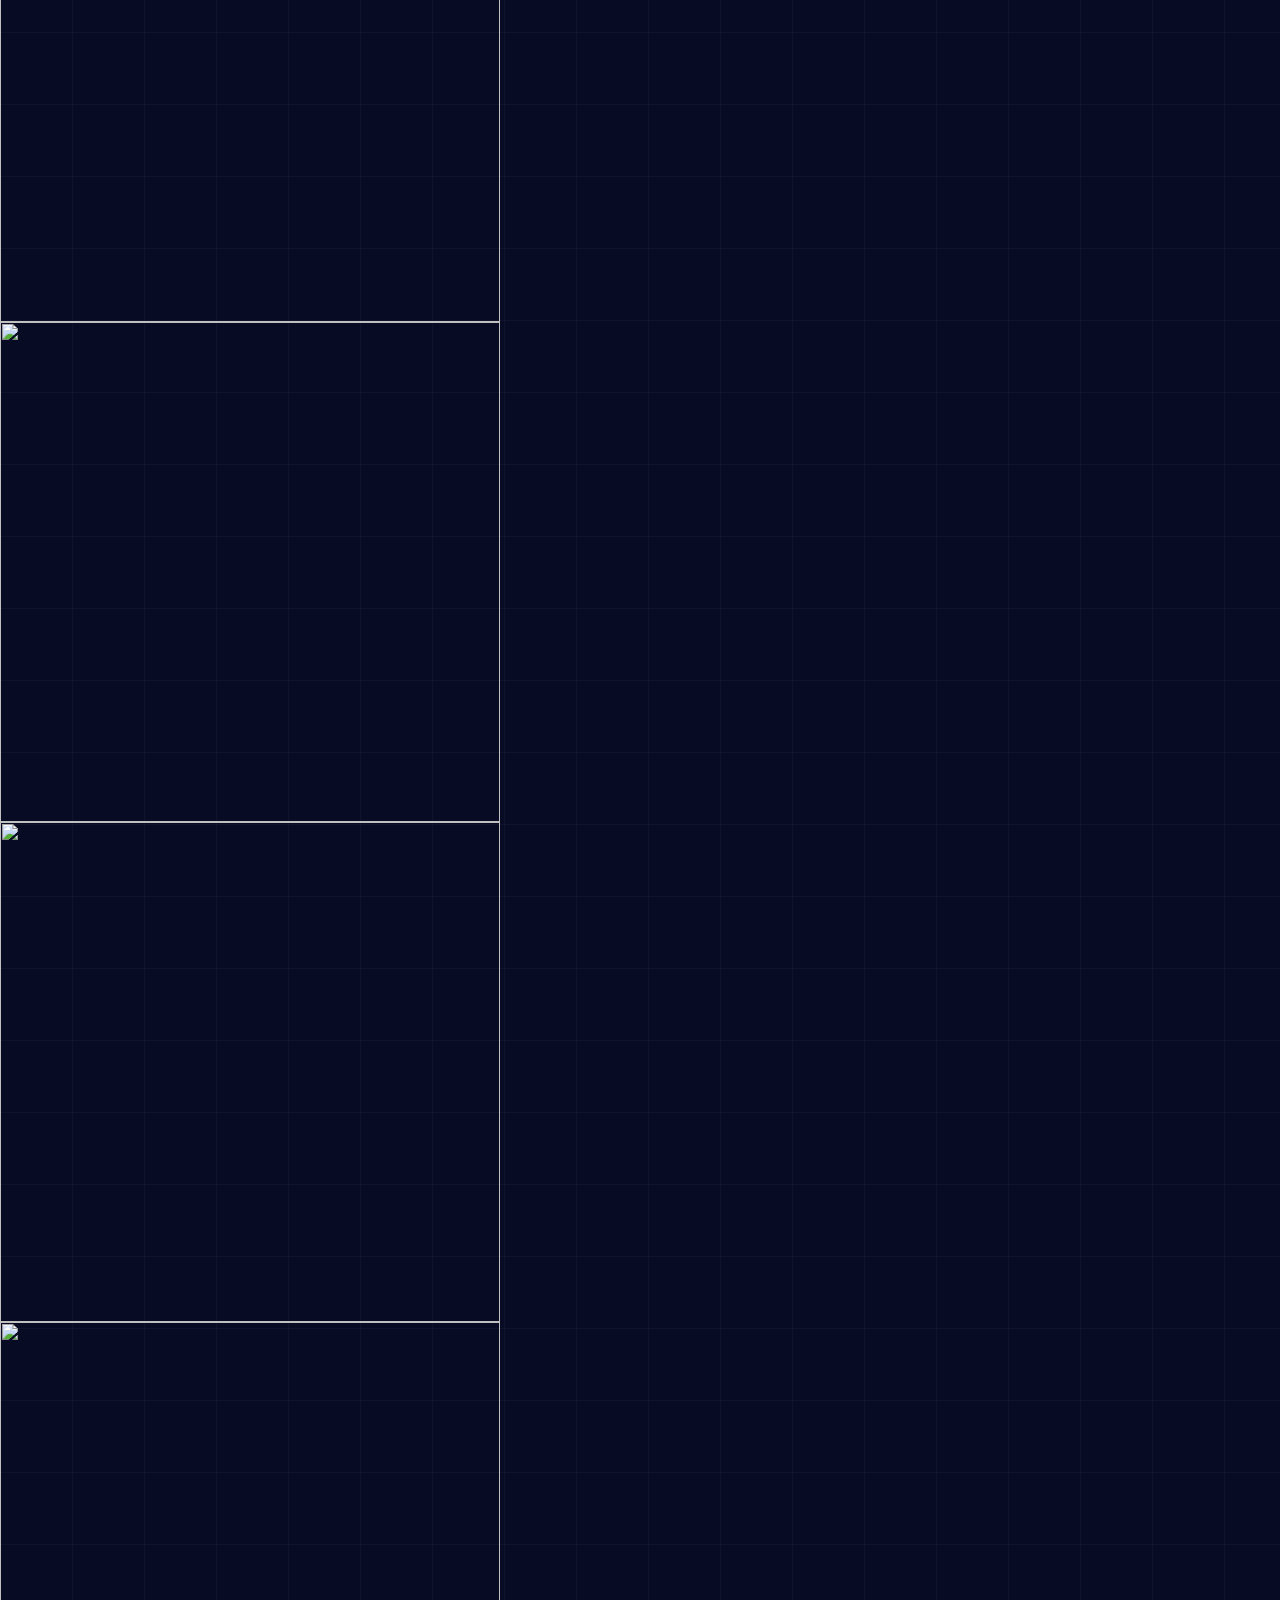
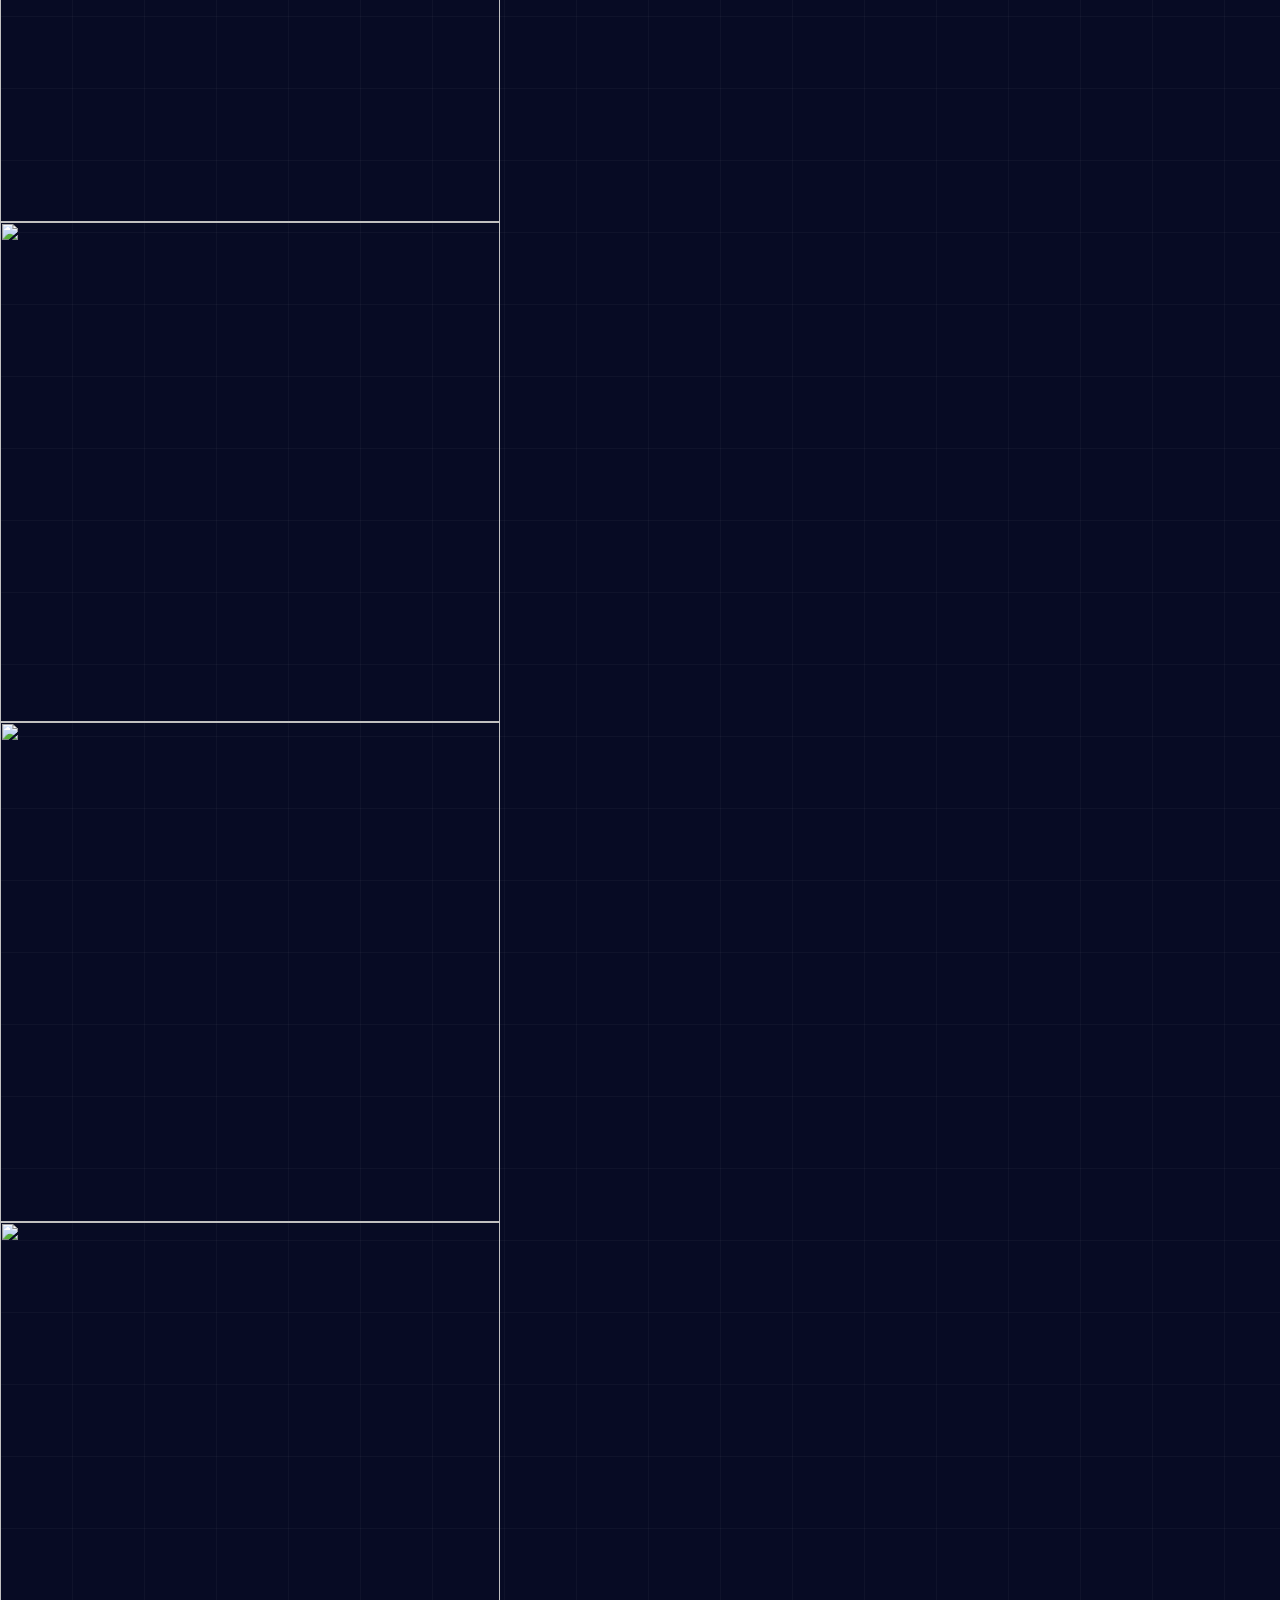
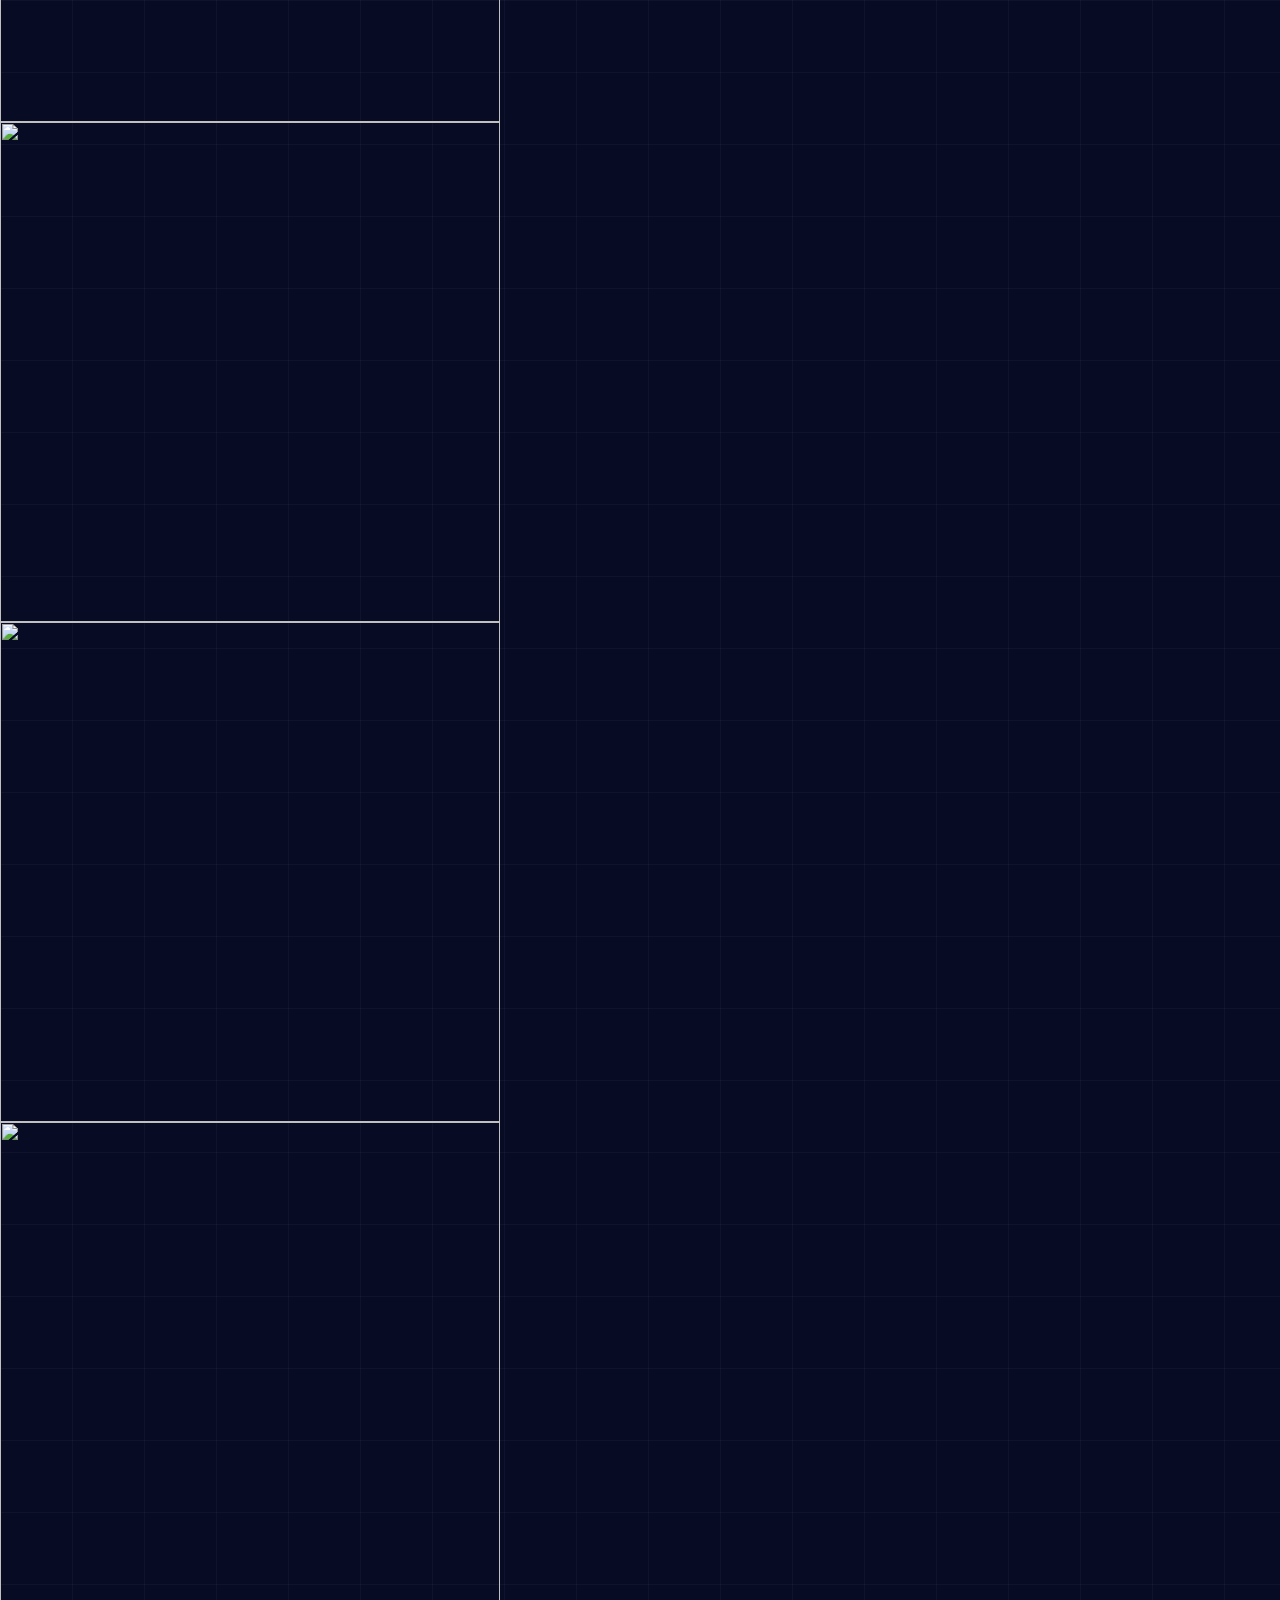
==== commit 75ea7cde: "Eigenes Cookie-Banner (Tag Manager lädt erst nach Einwilligung), Schriften lokal, Impressum aktualis" ====
--- a/public/index.html
+++ b/public/index.html
@@ -9,27 +9,19 @@
   <meta property="og:description" content="Scaling DTC e-commerce brands to new heights.">
   <meta property="og:type" content="website">
 
-  <!-- Google Tag Manager (gleicher Container wie Webflow – Meta Pixel läuft darüber) -->
-  <script>(function(w,d,s,l,i){w[l]=w[l]||[];w[l].push({'gtm.start':
-  new Date().getTime(),event:'gtm.js'});var f=d.getElementsByTagName(s)[0],
-  j=d.createElement(s),dl=l!='dataLayer'?'&l='+l:'';j.async=true;j.src=
-  'https://www.googletagmanager.com/gtm.js?id='+i+dl;f.parentNode.insertBefore(j,f);
-  })(window,document,'script','dataLayer','GTM-K8H9MRTP');</script>
-  <!-- End Google Tag Manager -->
-
-  <link rel="preconnect" href="https://fonts.googleapis.com">
-  <link rel="preconnect" href="https://fonts.gstatic.com" crossorigin>
-  <link rel="stylesheet" href="https://fonts.googleapis.com/css2?family=Playfair+Display:ital,wght@0,500;0,600;0,700;1,500;1,600&family=Montserrat:wght@400;500;600;700&display=swap">
+  <!-- Tracking: Der Google Tag Manager GTM-K8H9MRTP (Meta Pixel läuft darüber) wird von consent.js geladen,
+       und zwar erst NACH der Einwilligung im Cookie-Banner. Auf jeder neuen Seite mit einbauen. -->
+  <script src="/assets/consent.js"></script>
+
+  <!-- Schriften liegen lokal in /assets/fonts/ (nicht von Google laden) -->
+  <link rel="preload" href="/assets/fonts/montserrat-normal-latin.woff2" as="font" type="font/woff2" crossorigin>
+  <link rel="preload" href="/assets/fonts/playfair-display-normal-latin.woff2" as="font" type="font/woff2" crossorigin>
+  <link rel="stylesheet" href="/assets/fonts/fonts.css">
   <link rel="stylesheet" href="/assets/style.css">
   <link rel="stylesheet" href="/assets/home.css">
 </head>
 <body>
 <script>document.body.classList.add('js');</script>
-
-<!-- Google Tag Manager (noscript) -->
-<noscript><iframe src="https://www.googletagmanager.com/ns.html?id=GTM-K8H9MRTP"
-height="0" width="0" style="display:none;visibility:hidden"></iframe></noscript>
-<!-- End Google Tag Manager (noscript) -->
 
 <!-- NAV (Website-Navigation; auf allen Seiten außer der Ads-Landingpage gleich halten) -->
 <div class="nav-outer">
@@ -410,6 +402,7 @@
       <a href="/datenschutz/">Privacy Policy</a>
       <a href="/impressum/">Impressum</a>
       <a href="mailto:tobias@aspirecend.com">tobias@aspirecend.com</a>
+      <a href="#" data-consent-open>Cookie settings</a>
     </div>
     <span class="footnote">© 2026 Aspirecend. All Rights Reserved.</span>
   </div>
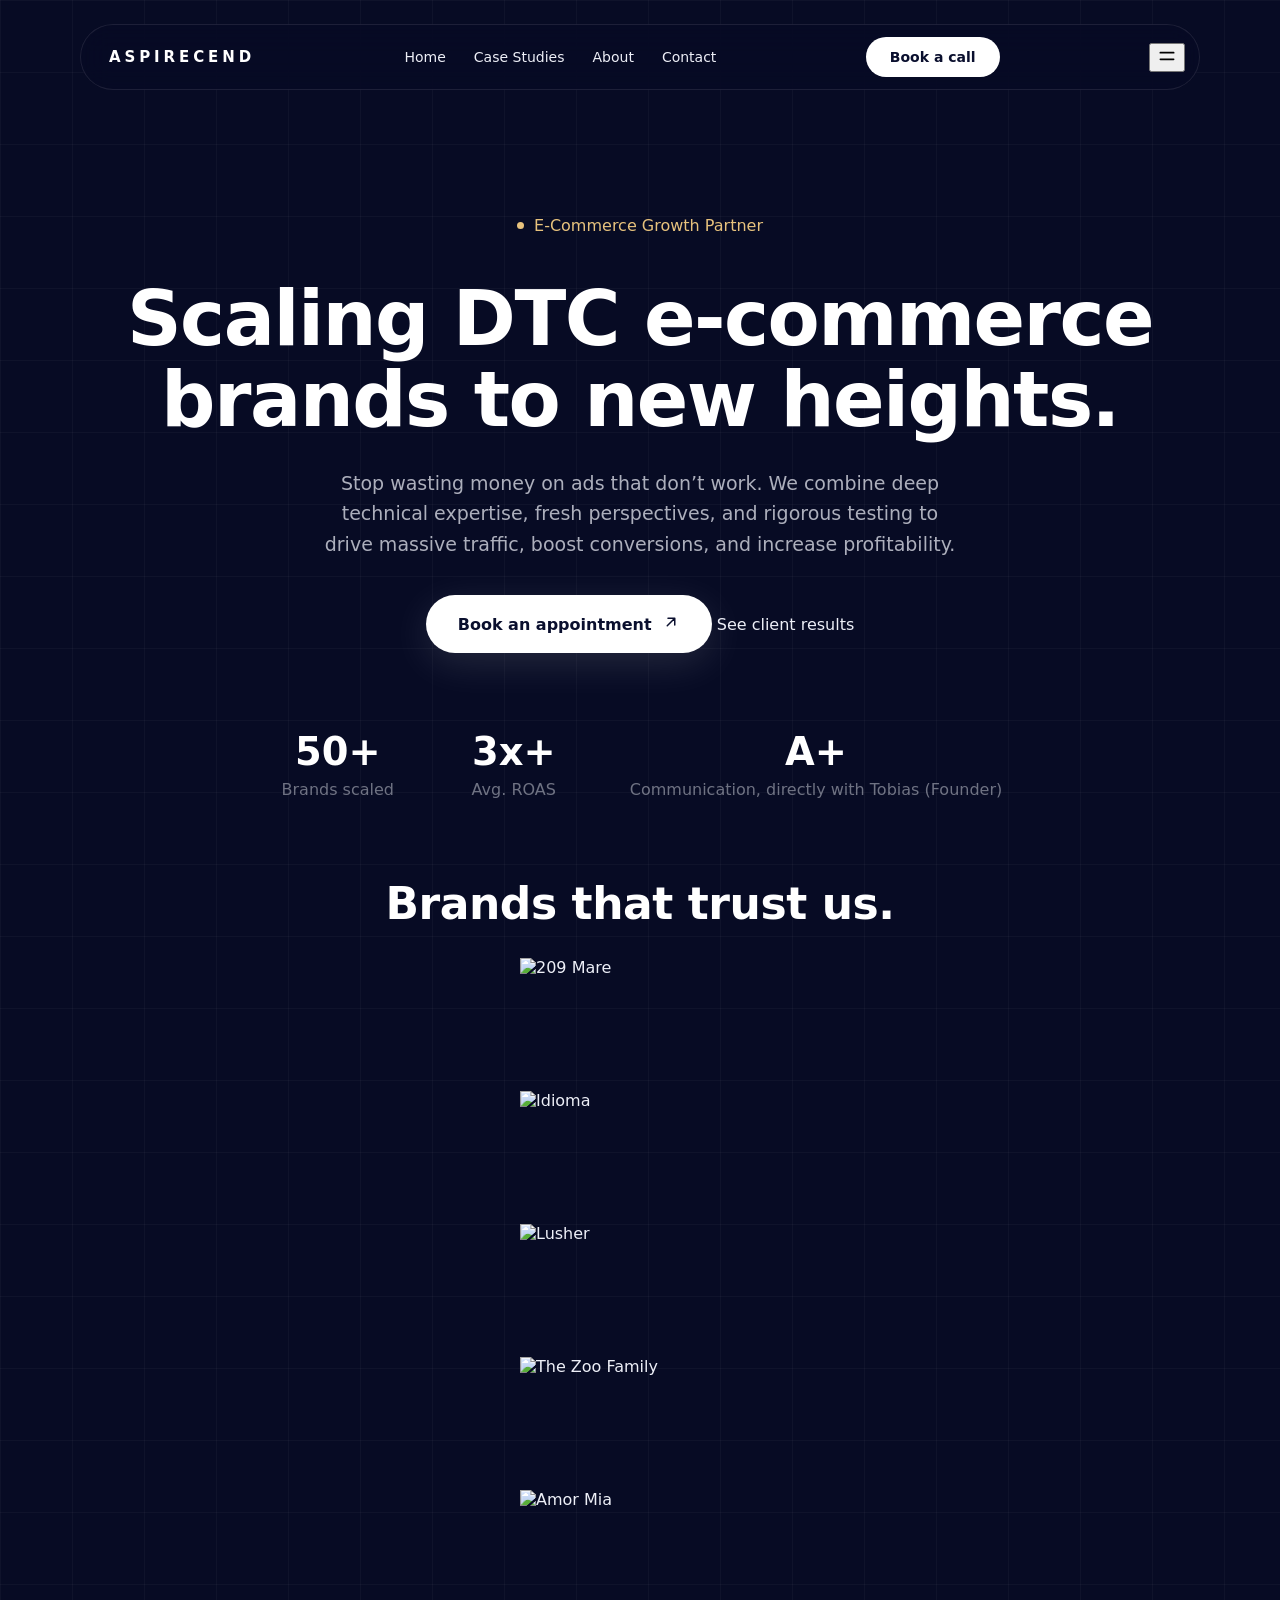
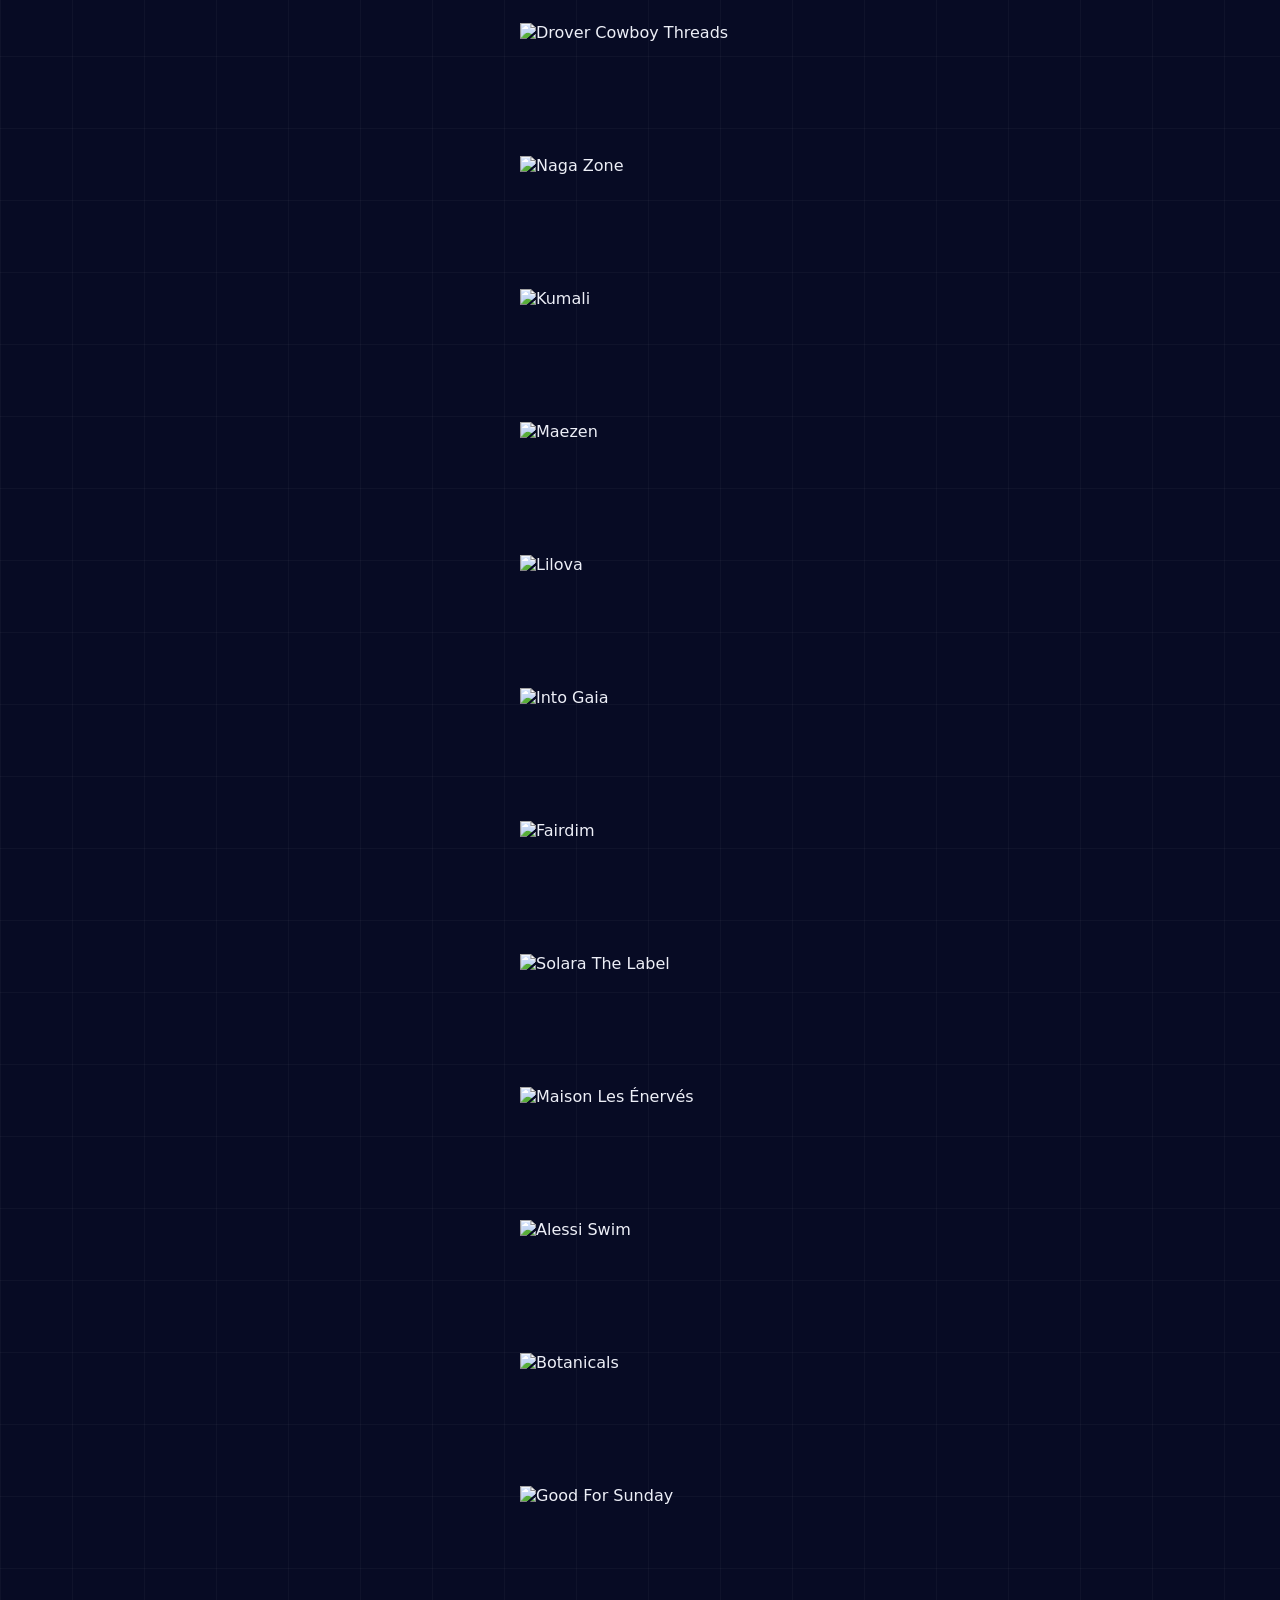
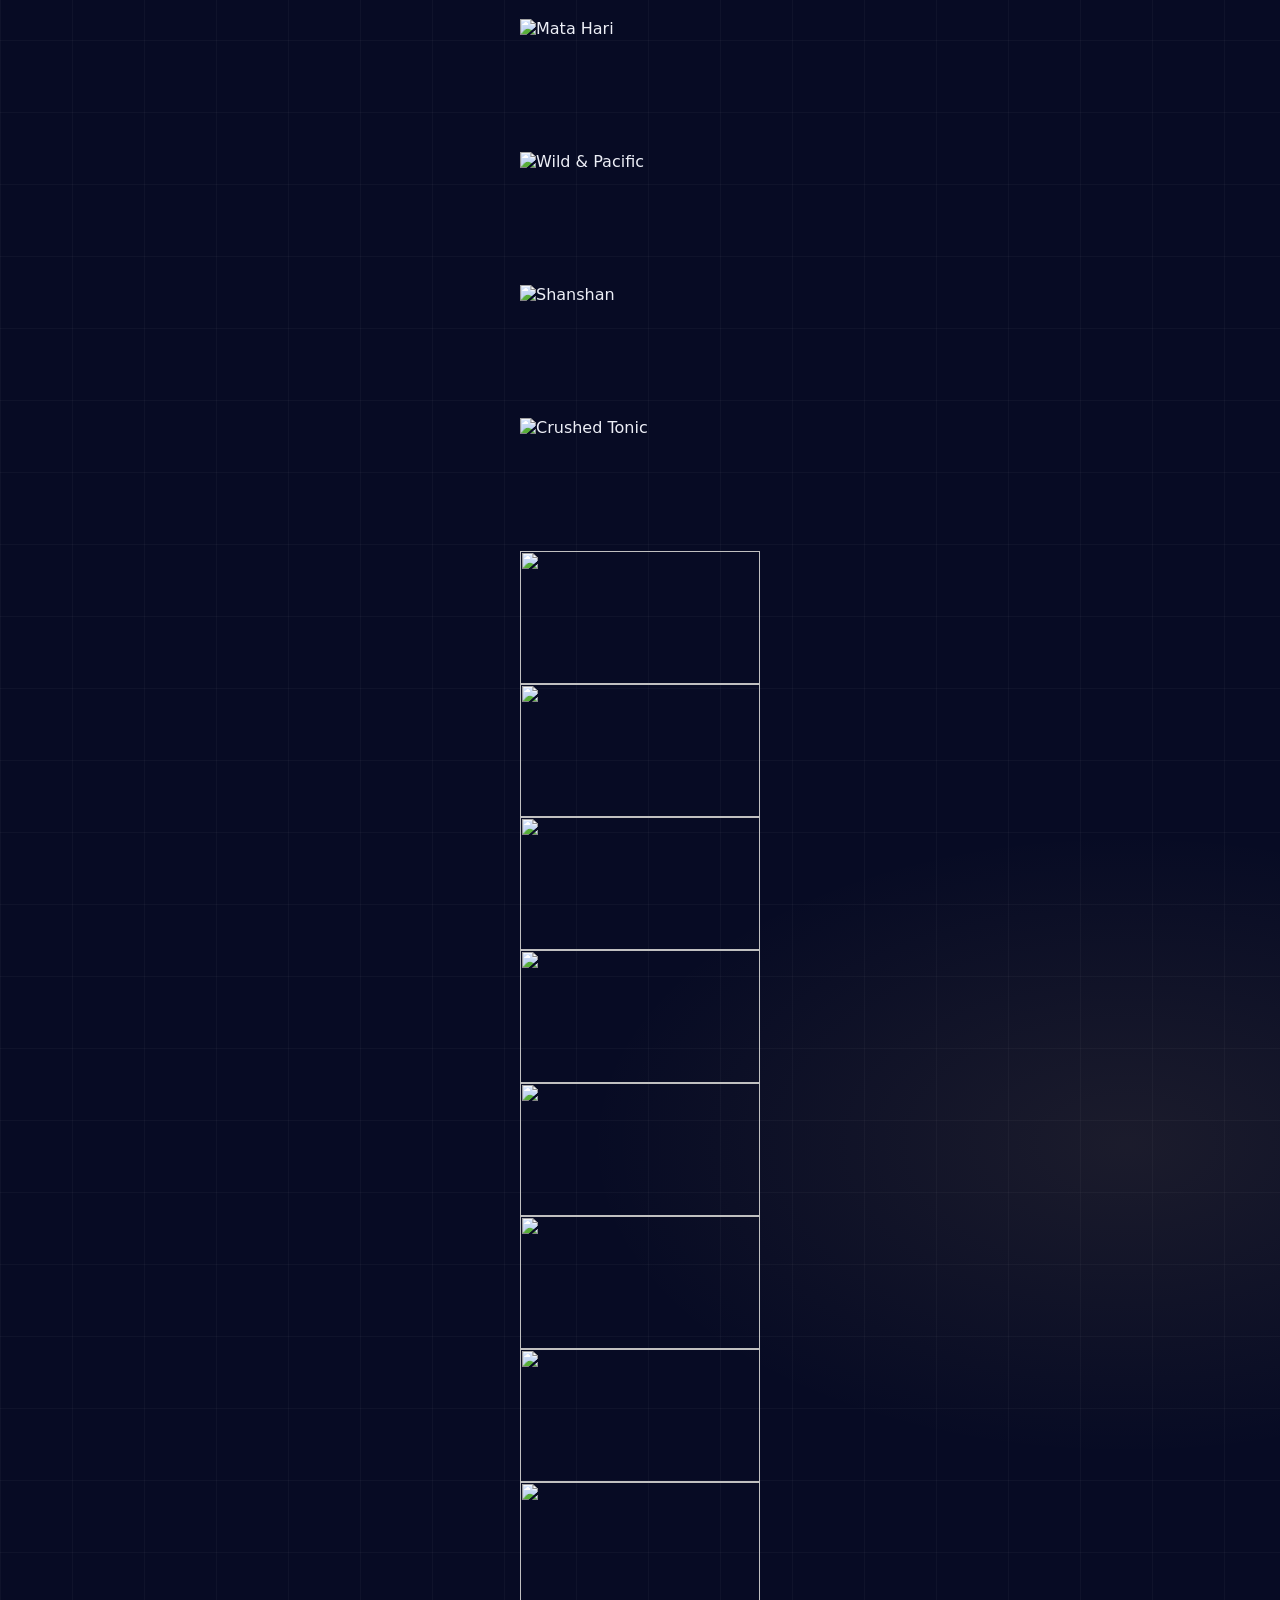
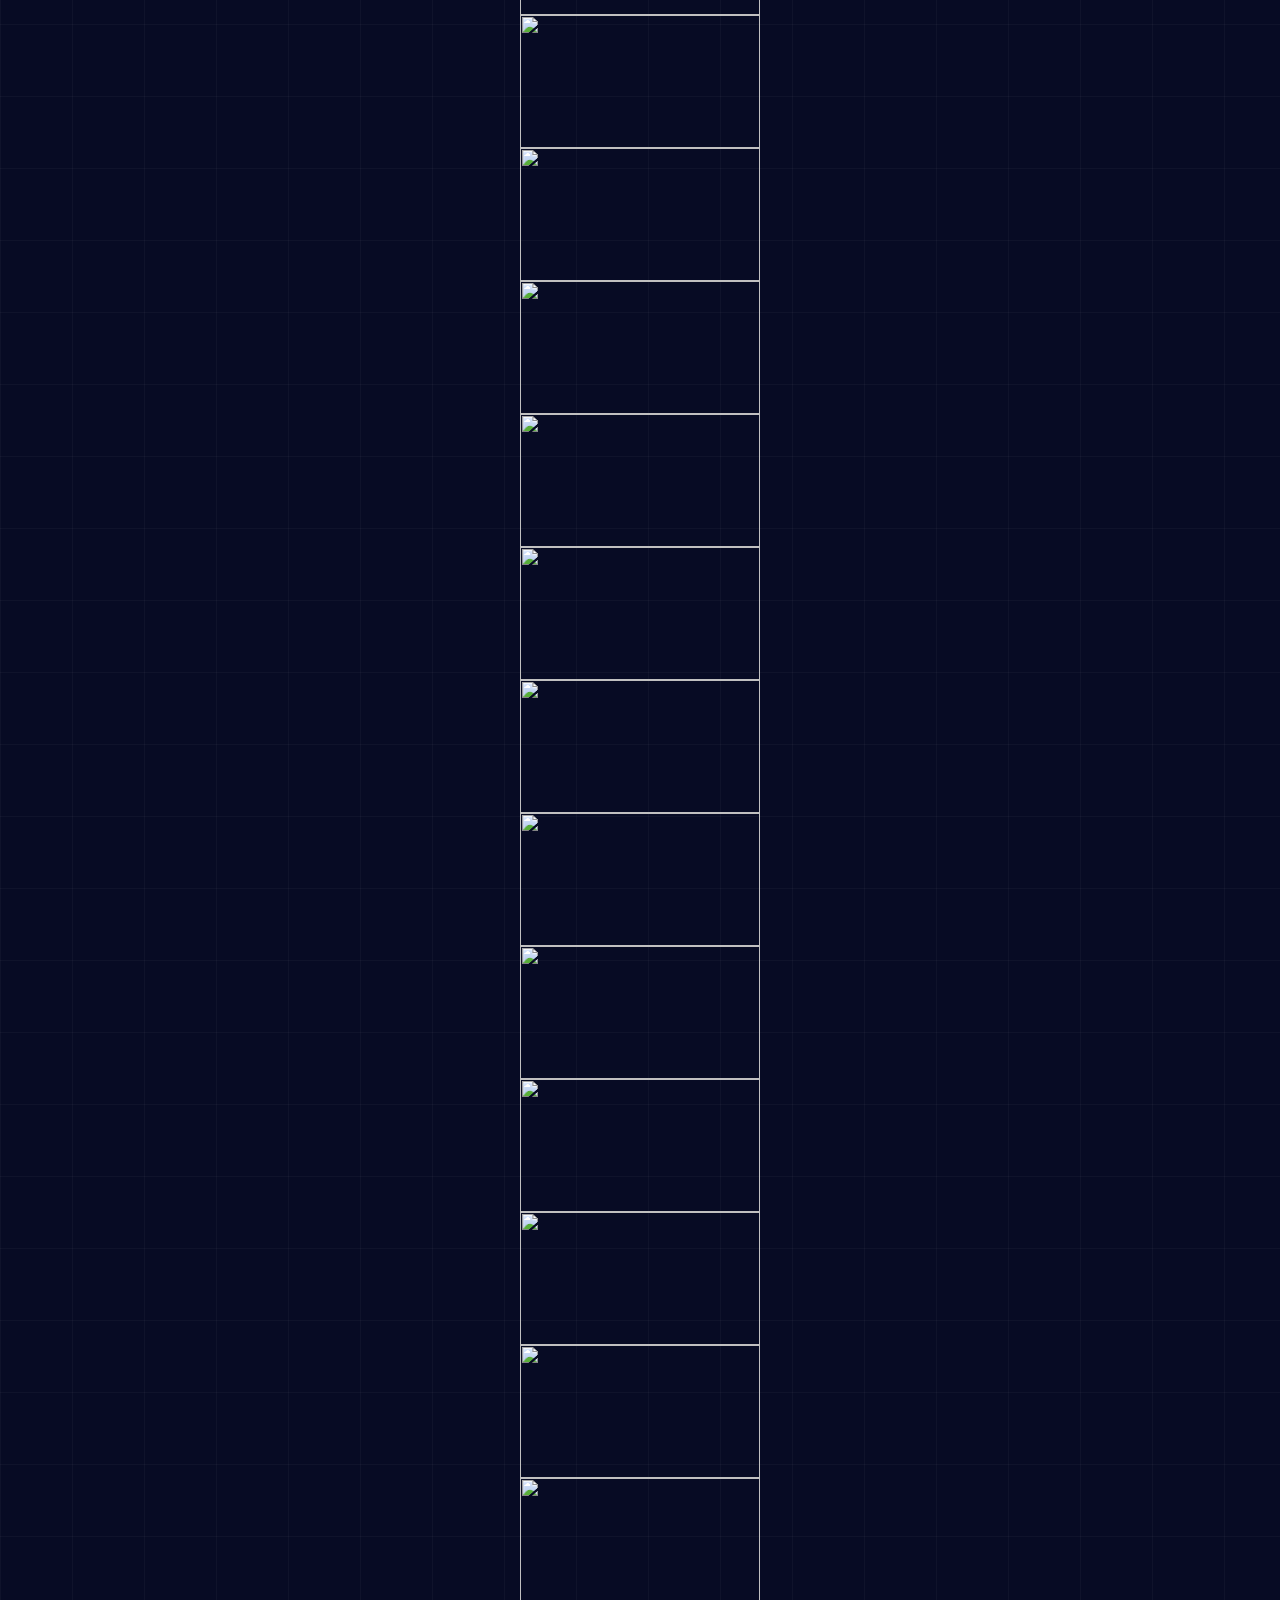
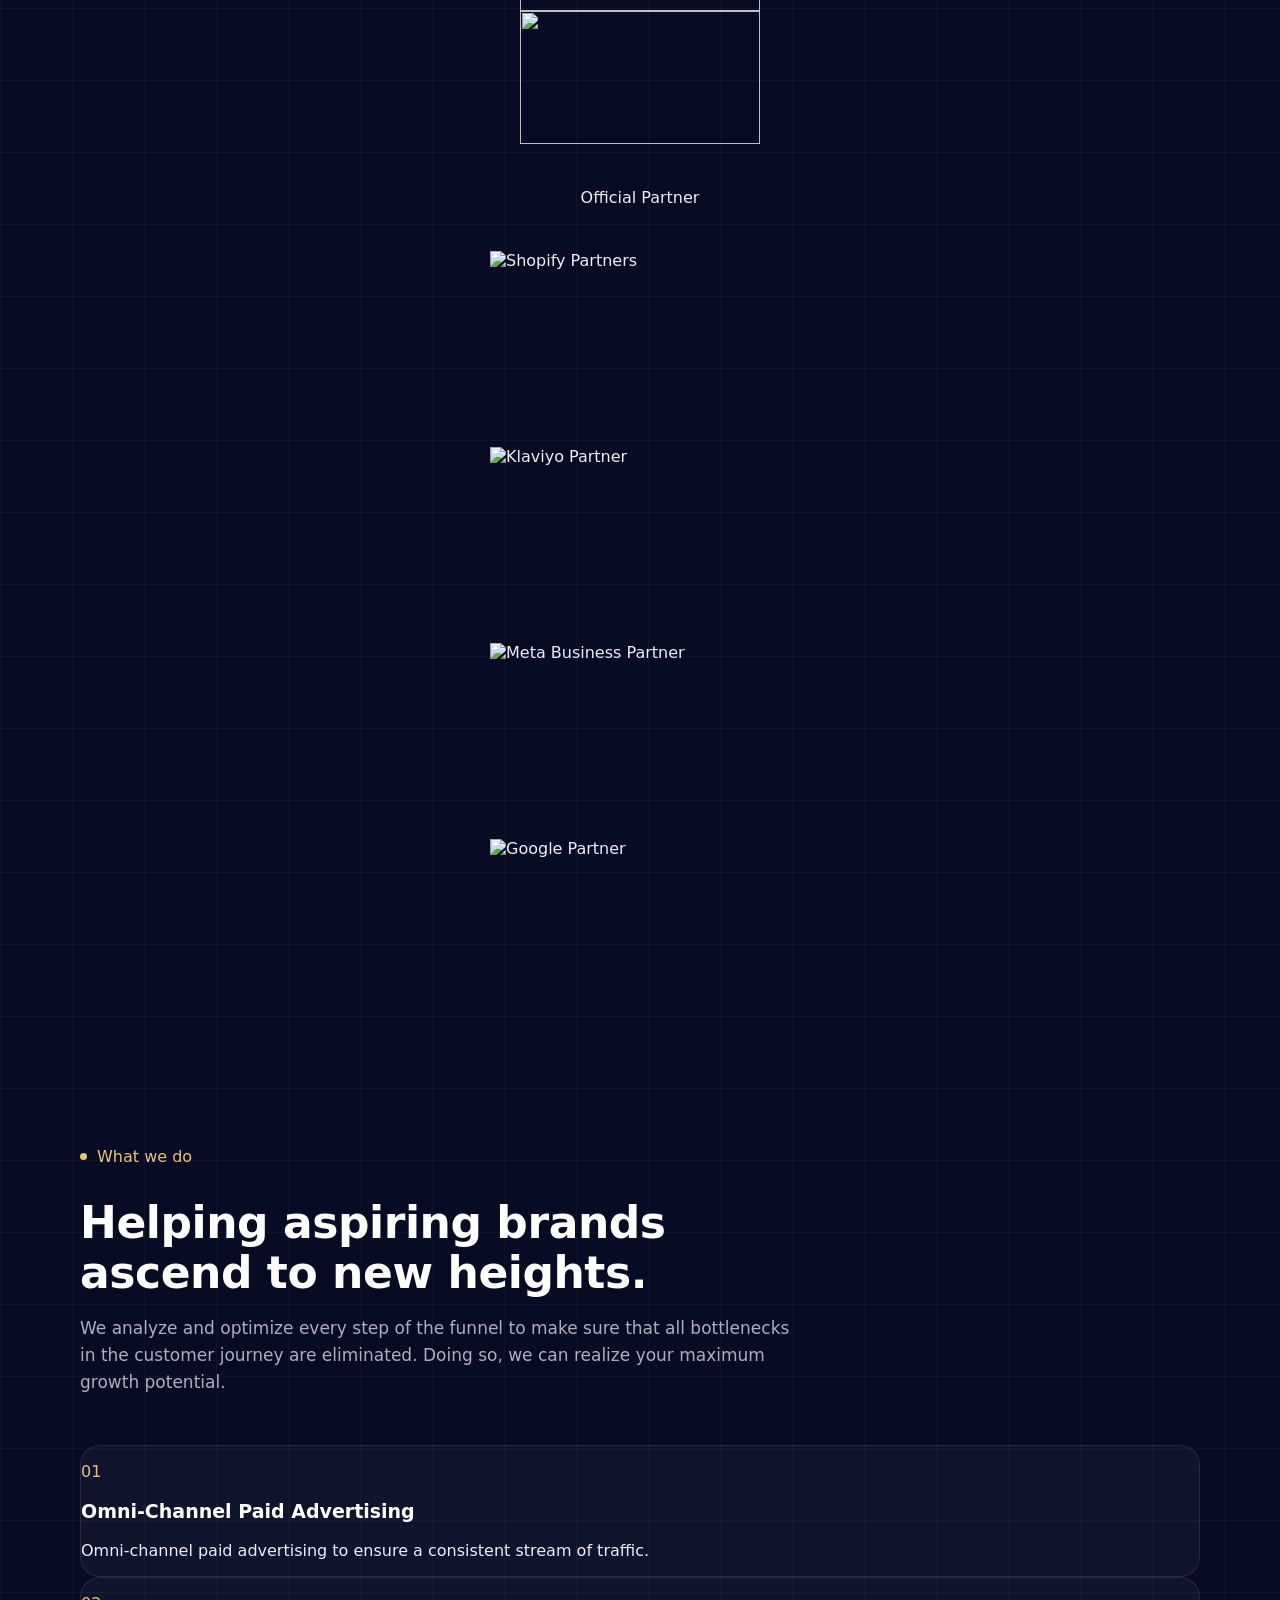
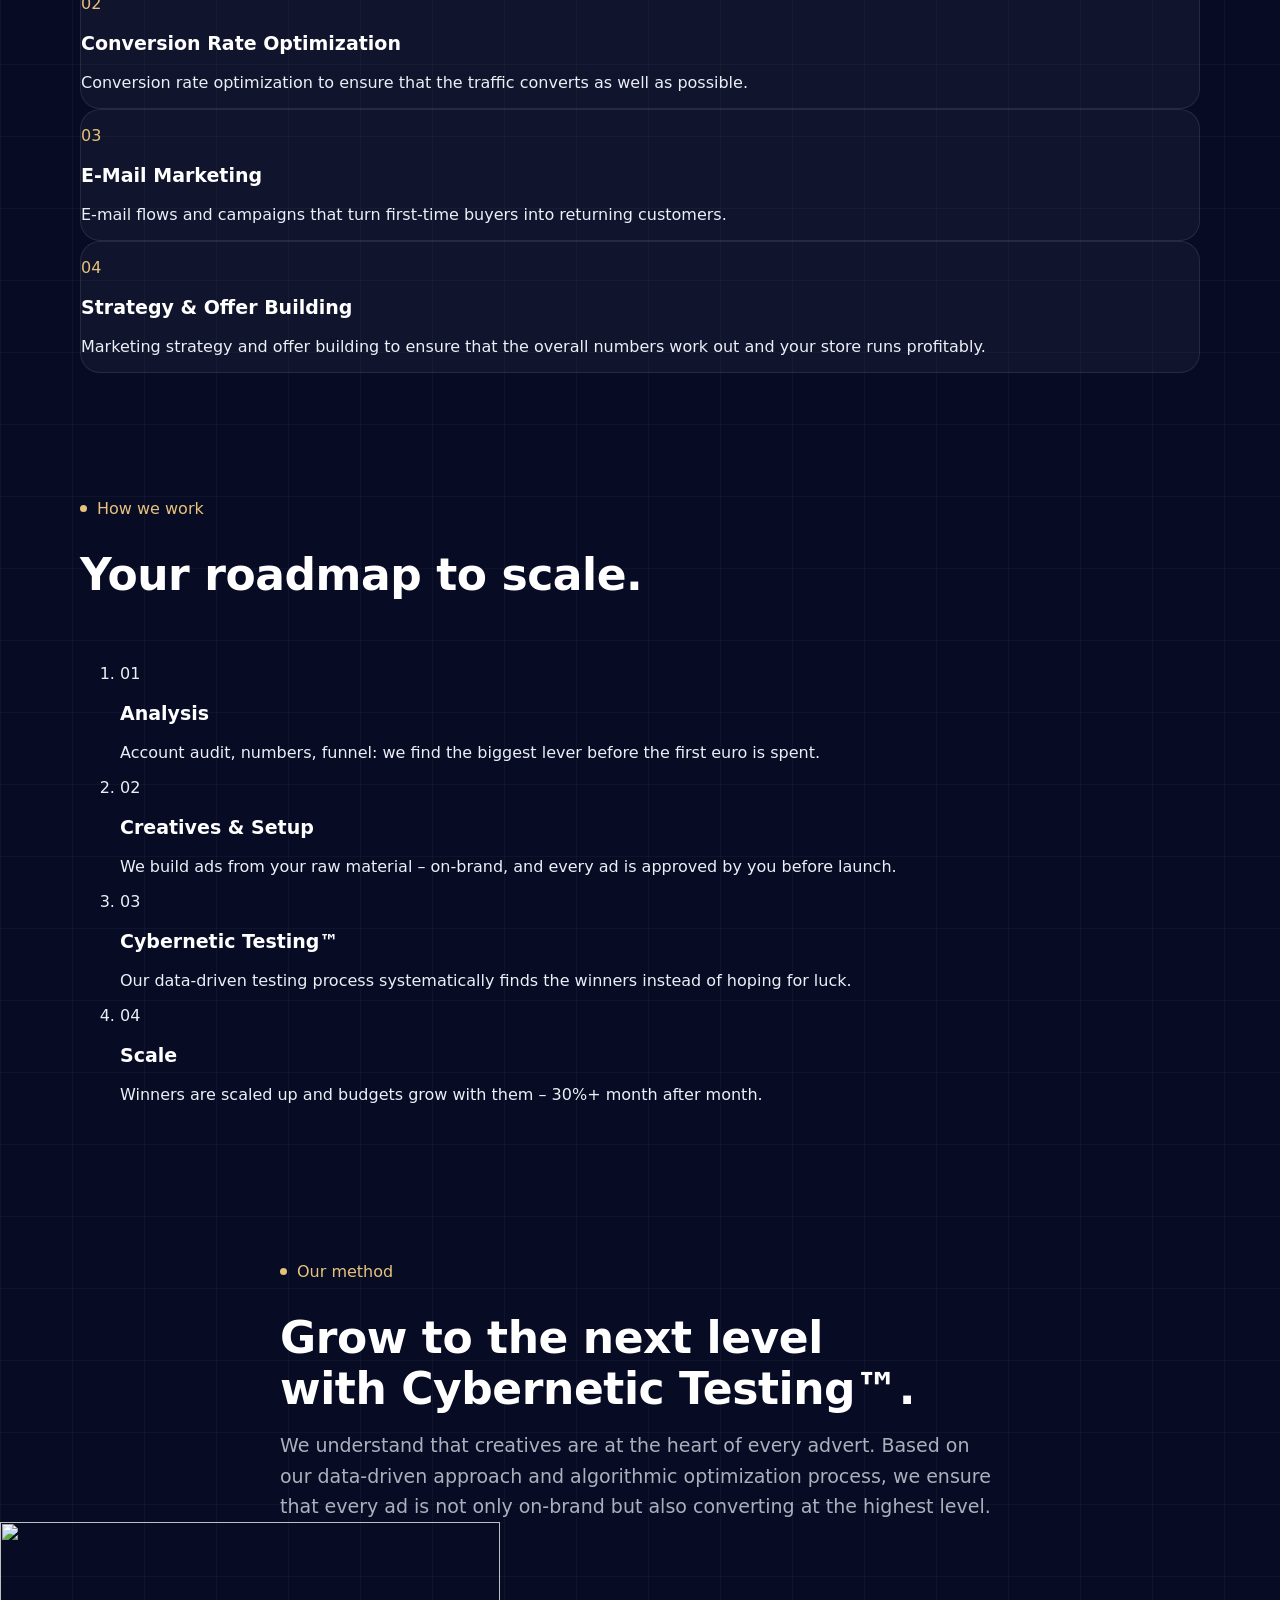
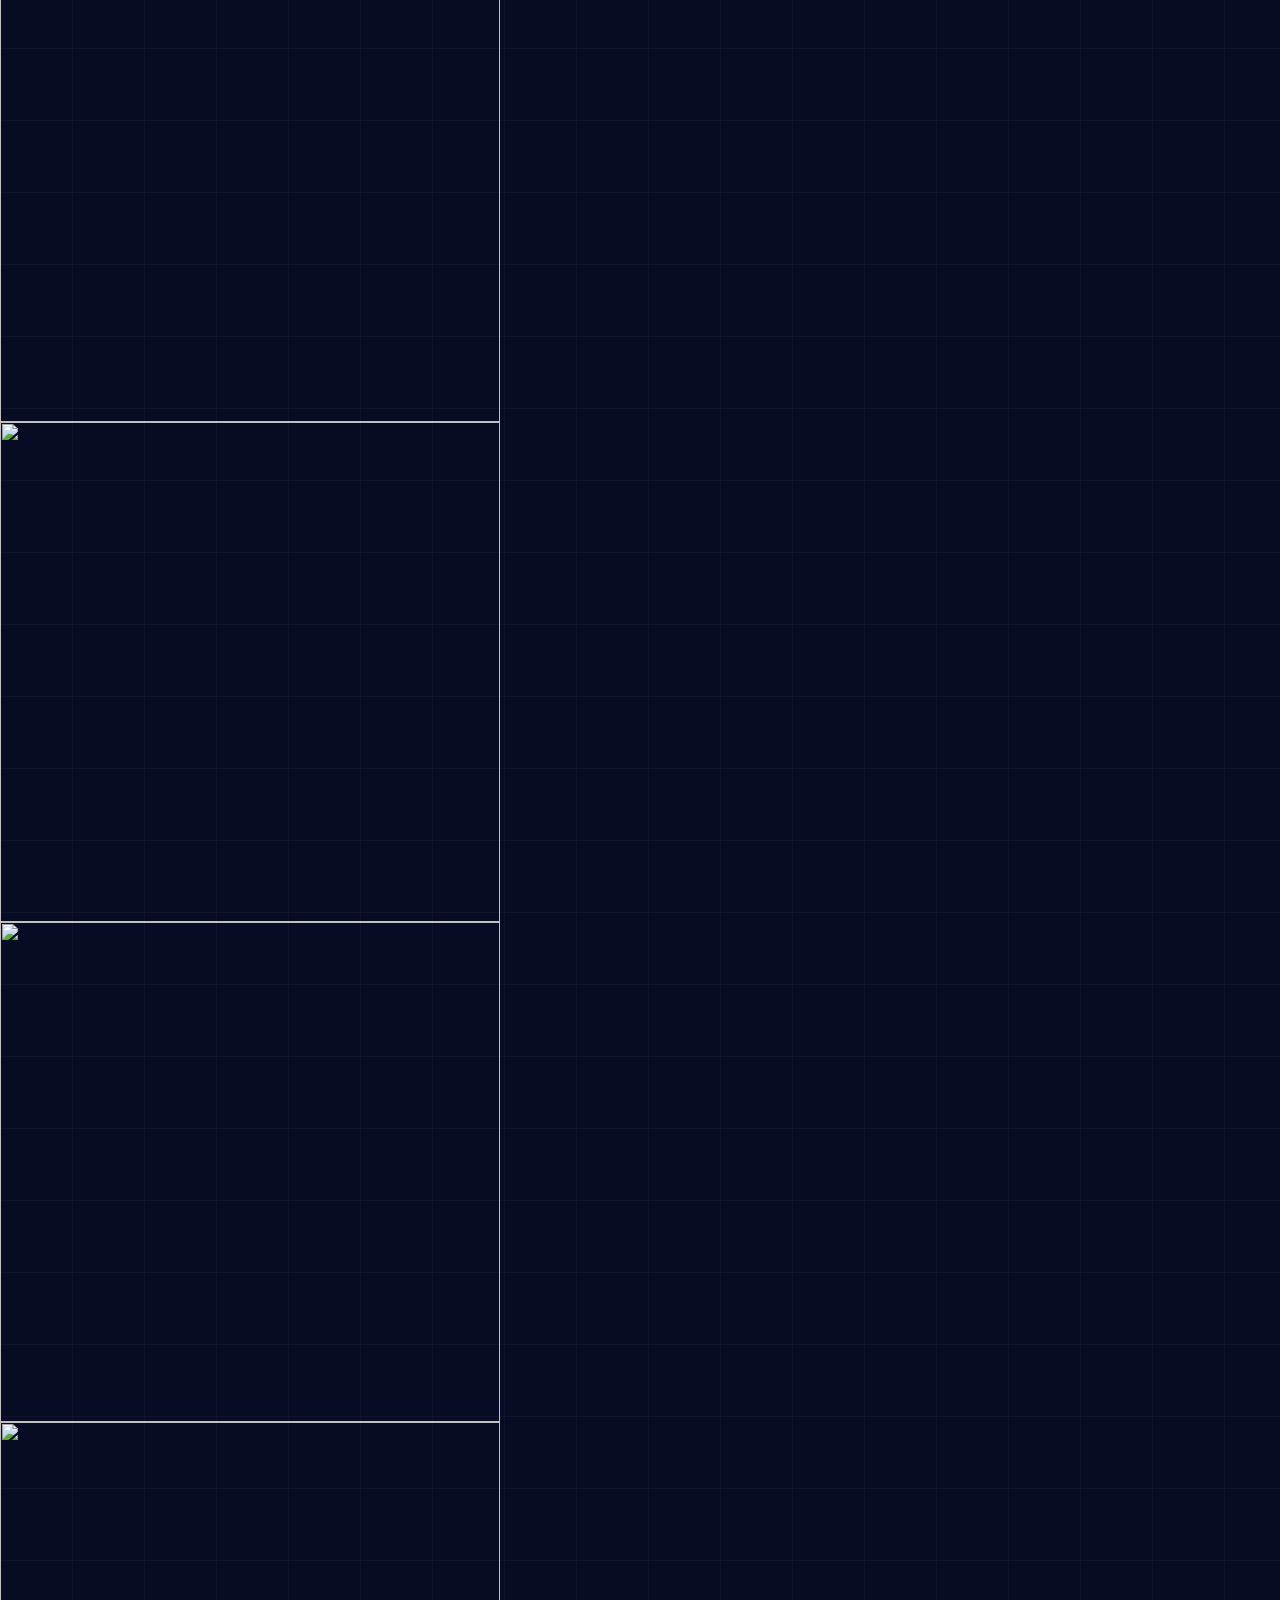
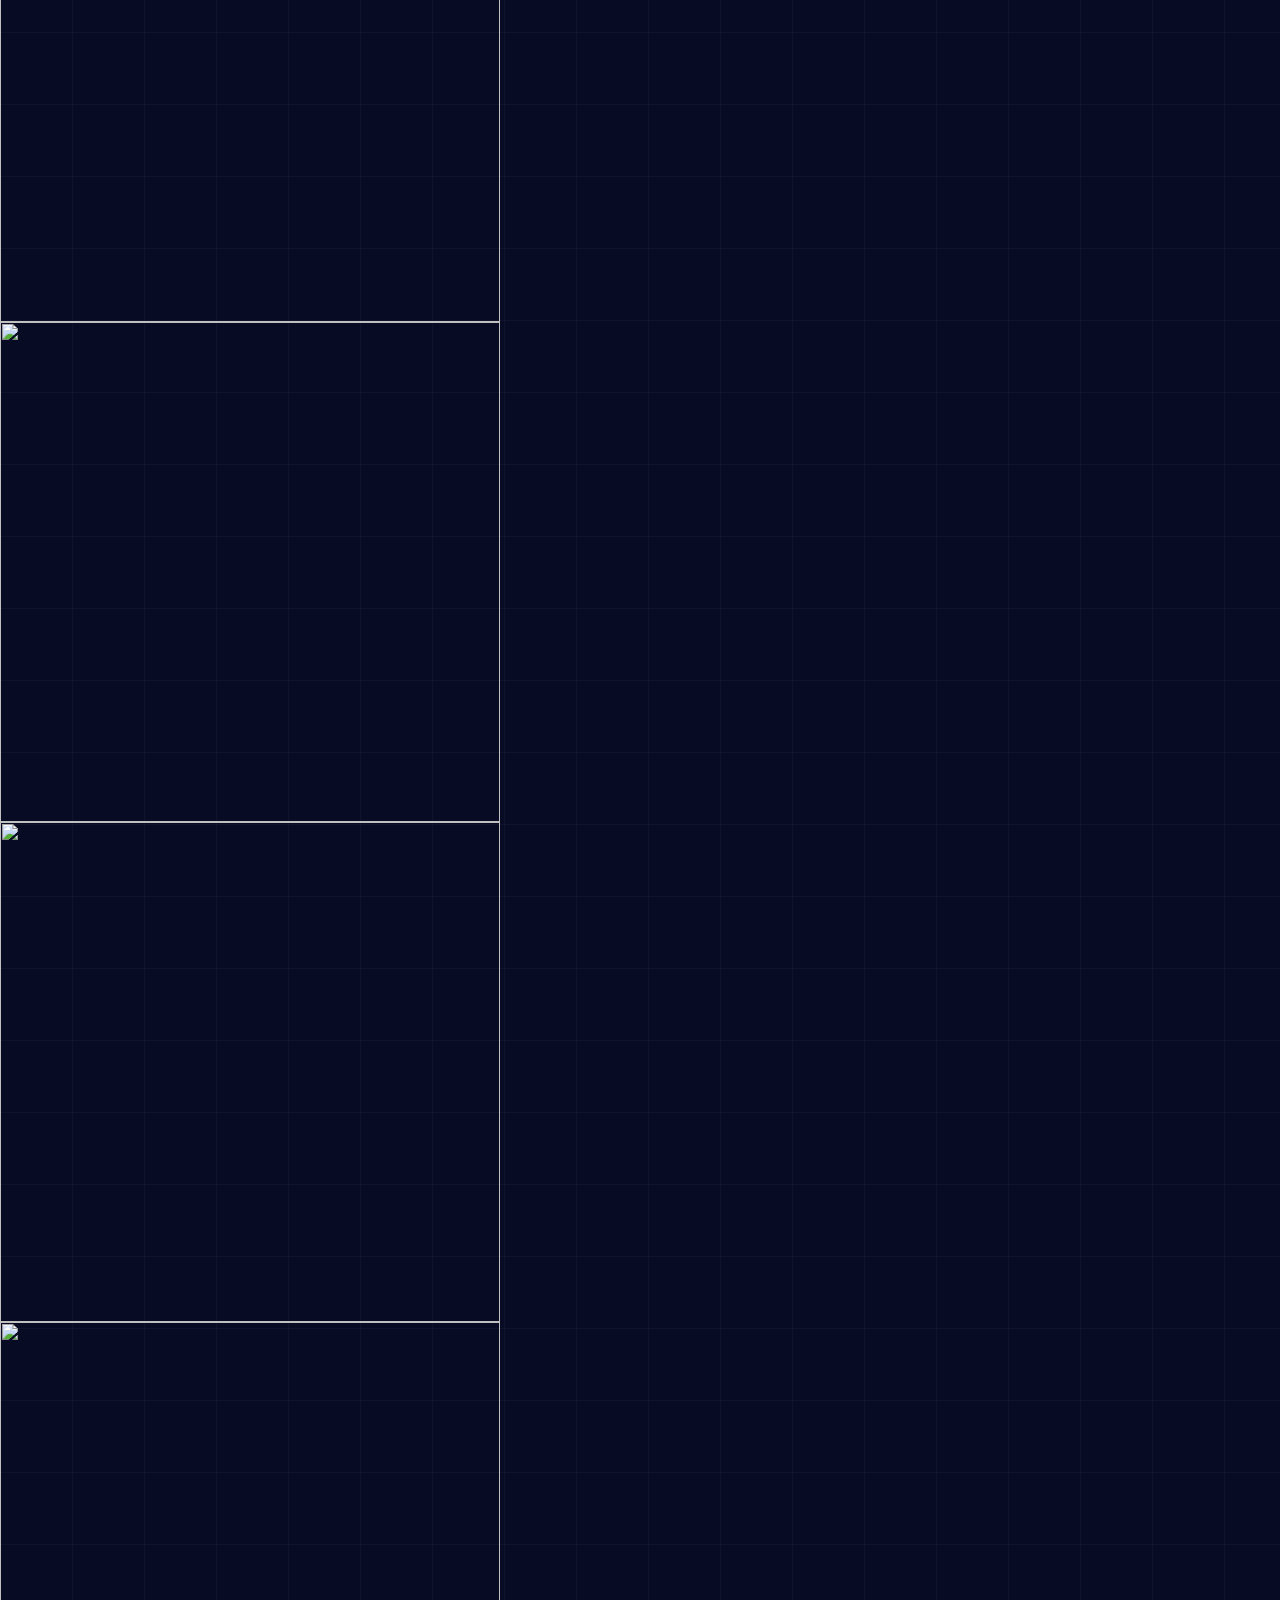
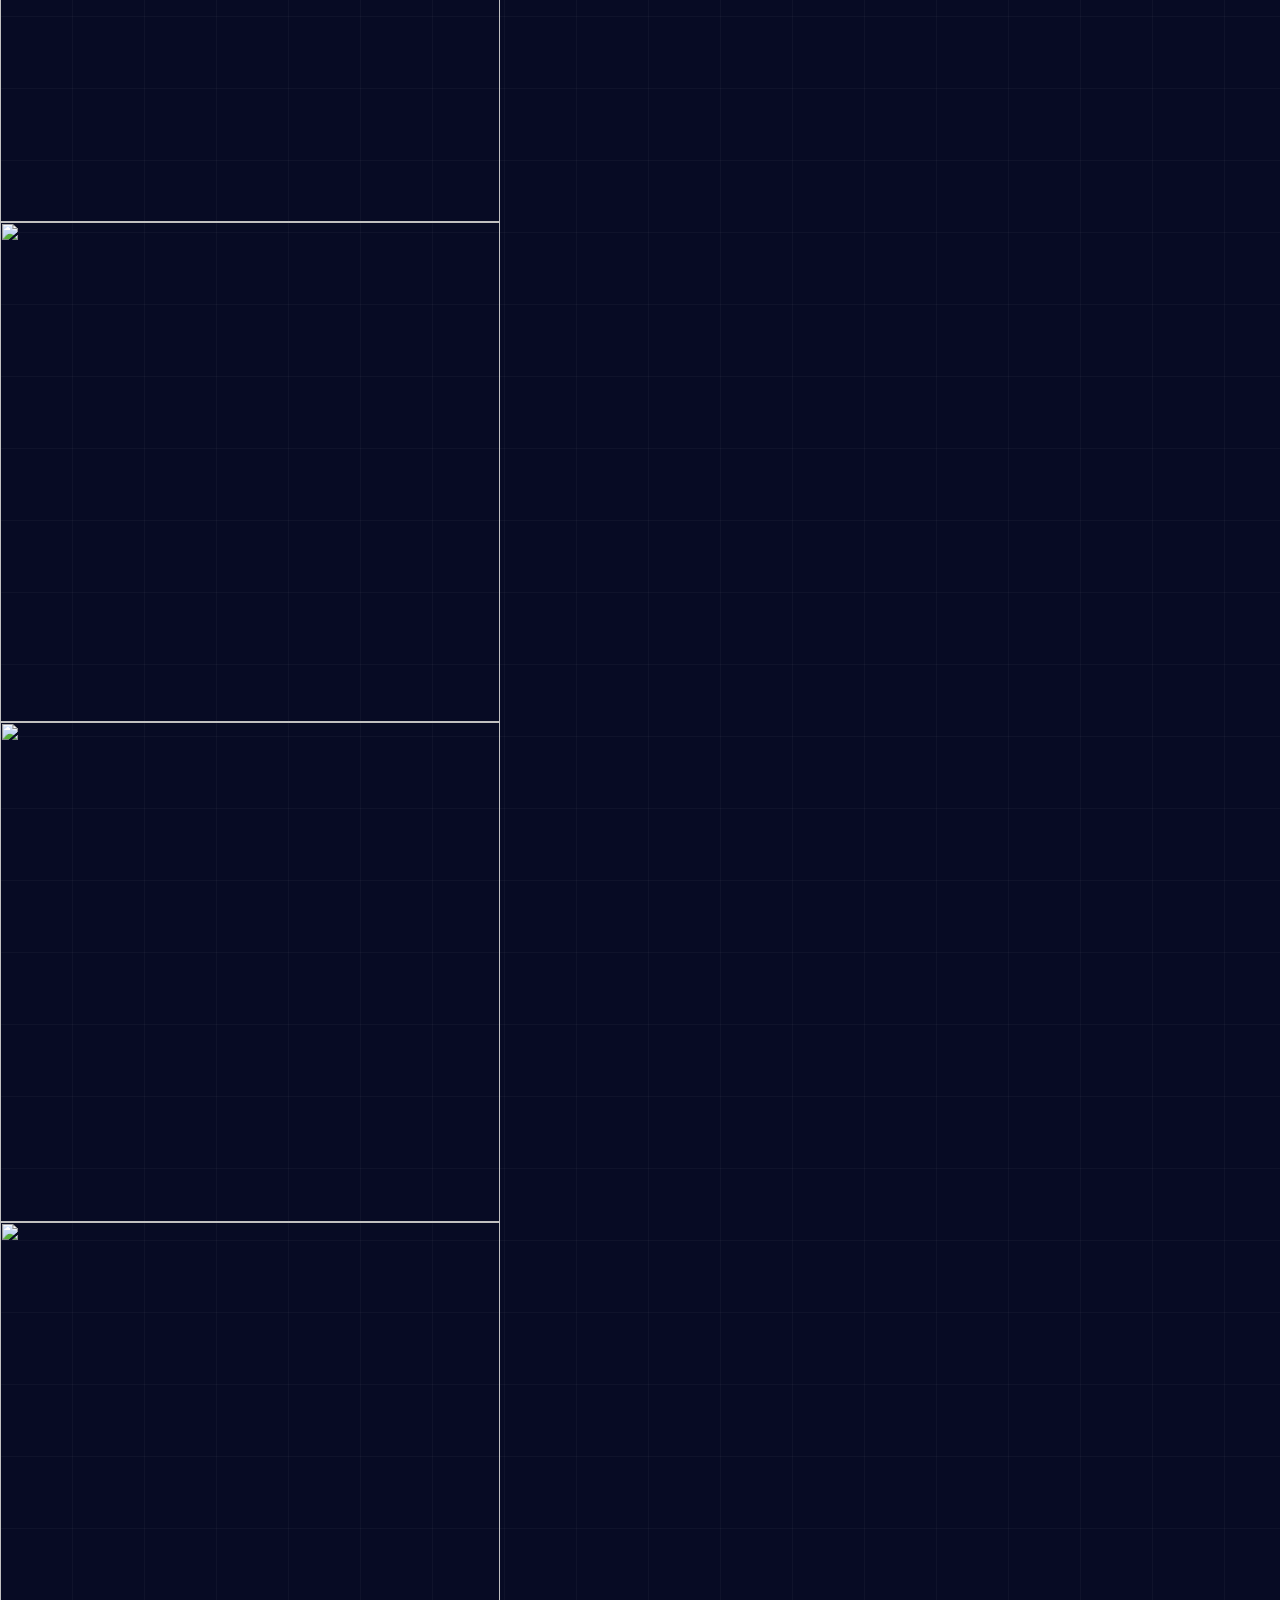
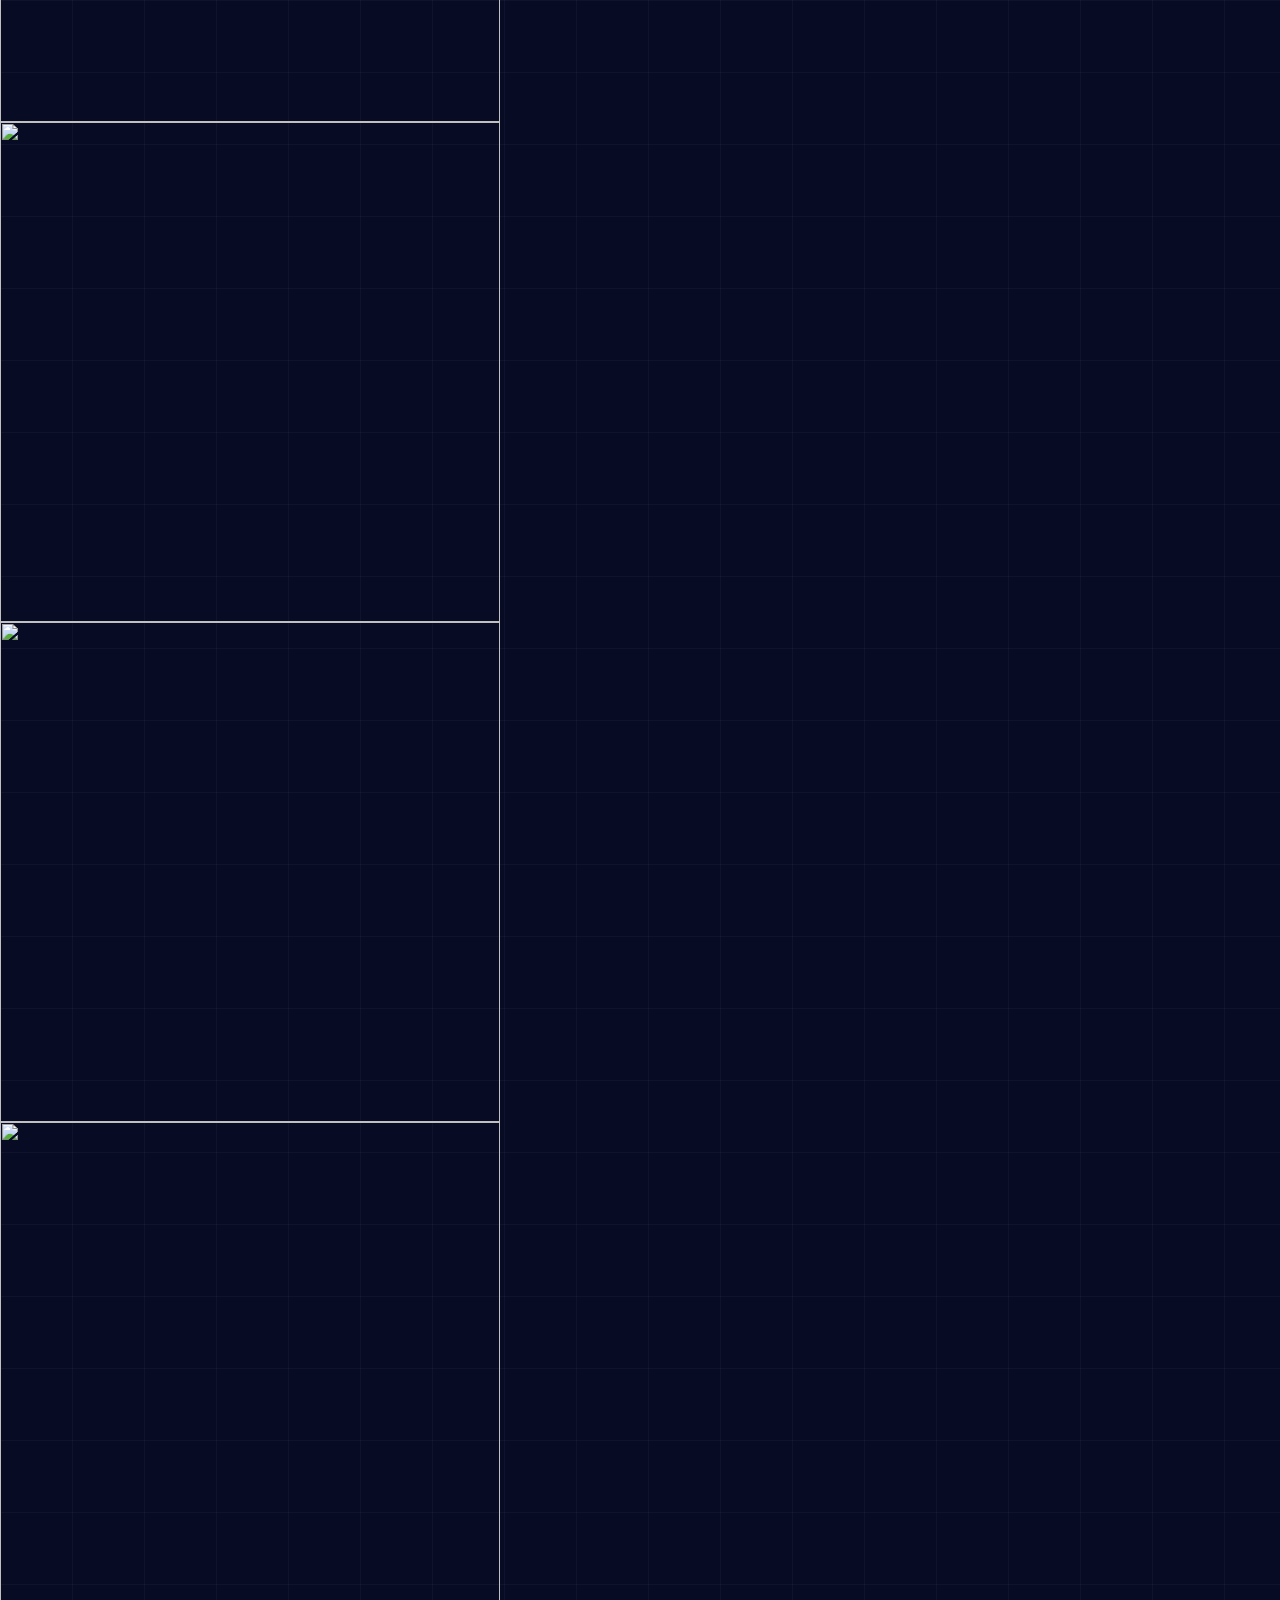
==== commit 822e9891: "Neuer Footer mit großer Wortmarke, Datenschutzerklärung neu (Deutsch + Englisch), Logo-Sektion der H" ====
--- a/public/index.html
+++ b/public/index.html
@@ -61,7 +61,7 @@
   </header>
 
   <!-- LOGOS (gleicher Baustein wie auf der Landingpage) -->
-  <section class="wrap logos reveal">
+  <section class="wrap logos logos--home reveal">
     <h2 class="logos-title">Brands that trust us.</h2>
     <!-- Logo-Laufband (nur Homepage; die Landingpage zeigt dieselben Logos als Raster). Zweite Hälfte = Kopie ohne Alt-Texte. -->
     <div class="marquee marquee--logos"><div class="marquee-track"><img src="/assets/logos/209-mare.png" alt="209 Mare" width="240" height="133" loading="lazy" decoding="async"><img src="/assets/logos/idioma.png" alt="Idioma" width="240" height="133" loading="lazy" decoding="async"><img src="/assets/logos/lusher.png" alt="Lusher" width="240" height="133" loading="lazy" decoding="async"><img src="/assets/logos/the-zoo-family.png" alt="The Zoo Family" width="240" height="133" loading="lazy" decoding="async"><img src="/assets/logos/amor-mia.png" alt="Amor Mia" width="240" height="133" loading="lazy" decoding="async"><img src="/assets/logos/drover.png" alt="Drover Cowboy Threads" width="240" height="133" loading="lazy" decoding="async"><img src="/assets/logos/naga-zone.png" alt="Naga Zone" width="240" height="133" loading="lazy" decoding="async"><img src="/assets/logos/kumali.png" alt="Kumali" width="240" height="133" loading="lazy" decoding="async"><img src="/assets/logos/maezen.png" alt="Maezen" width="240" height="133" loading="lazy" decoding="async"><img src="/assets/logos/lilova.png" alt="Lilova" width="240" height="133" loading="lazy" decoding="async"><img src="/assets/logos/into-gaia.png" alt="Into Gaia" width="240" height="133" loading="lazy" decoding="async"><img src="/assets/logos/fairdim.png" alt="Fairdim" width="240" height="133" loading="lazy" decoding="async"><img src="/assets/logos/solara.png" alt="Solara The Label" width="240" height="133" loading="lazy" decoding="async"><img src="/assets/logos/maison-les-enerves.png" alt="Maison Les Énervés" width="240" height="133" loading="lazy" decoding="async"><img src="/assets/logos/alessi-swim.png" alt="Alessi Swim" width="240" height="133" loading="lazy" decoding="async"><img src="/assets/logos/botanicals.png" alt="Botanicals" width="240" height="133" loading="lazy" decoding="async"><img src="/assets/logos/good-for-sunday.png" alt="Good For Sunday" width="240" height="133" loading="lazy" decoding="async"><img src="/assets/logos/mata-hari.png" alt="Mata Hari" width="240" height="133" loading="lazy" decoding="async"><img src="/assets/logos/wild-and-pacific.png" alt="Wild &amp; Pacific" width="240" height="133" loading="lazy" decoding="async"><img src="/assets/logos/shanshan.png" alt="Shanshan" width="240" height="133" loading="lazy" decoding="async"><img src="/assets/logos/crushed-tonic.png" alt="Crushed Tonic" width="240" height="133" loading="lazy" decoding="async"><img src="/assets/logos/209-mare.png" alt="" width="240" height="133" loading="lazy" decoding="async"><img src="/assets/logos/idioma.png" alt="" width="240" height="133" loading="lazy" decoding="async"><img src="/assets/logos/lusher.png" alt="" width="240" height="133" loading="lazy" decoding="async"><img src="/assets/logos/the-zoo-family.png" alt="" width="240" height="133" loading="lazy" decoding="async"><img src="/assets/logos/amor-mia.png" alt="" width="240" height="133" loading="lazy" decoding="async"><img src="/assets/logos/drover.png" alt="" width="240" height="133" loading="lazy" decoding="async"><img src="/assets/logos/naga-zone.png" alt="" width="240" height="133" loading="lazy" decoding="async"><img src="/assets/logos/kumali.png" alt="" width="240" height="133" loading="lazy" decoding="async"><img src="/assets/logos/maezen.png" alt="" width="240" height="133" loading="lazy" decoding="async"><img src="/assets/logos/lilova.png" alt="" width="240" height="133" loading="lazy" decoding="async"><img src="/assets/logos/into-gaia.png" alt="" width="240" height="133" loading="lazy" decoding="async"><img src="/assets/logos/fairdim.png" alt="" width="240" height="133" loading="lazy" decoding="async"><img src="/assets/logos/solara.png" alt="" width="240" height="133" loading="lazy" decoding="async"><img src="/assets/logos/maison-les-enerves.png" alt="" width="240" height="133" loading="lazy" decoding="async"><img src="/assets/logos/alessi-swim.png" alt="" width="240" height="133" loading="lazy" decoding="async"><img src="/assets/logos/botanicals.png" alt="" width="240" height="133" loading="lazy" decoding="async"><img src="/assets/logos/good-for-sunday.png" alt="" width="240" height="133" loading="lazy" decoding="async"><img src="/assets/logos/mata-hari.png" alt="" width="240" height="133" loading="lazy" decoding="async"><img src="/assets/logos/wild-and-pacific.png" alt="" width="240" height="133" loading="lazy" decoding="async"><img src="/assets/logos/shanshan.png" alt="" width="240" height="133" loading="lazy" decoding="async"><img src="/assets/logos/crushed-tonic.png" alt="" width="240" height="133" loading="lazy" decoding="async"></div></div>
@@ -395,17 +395,39 @@
   </div>
 </dialog>
 
-<footer>
-  <div class="wrap footer-inner">
-    <span class="brand" style="font-size: 13px; color: rgba(237,239,247,0.6)">ASPIRECEND</span>
-    <div class="footer-links">
-      <a href="/datenschutz/">Privacy Policy</a>
+<!-- FOOTER (Website): Spalten + große Wortmarke. Auf allen Seiten außer der Ads-Landingpage gleich halten. -->
+<footer class="site-footer">
+  <div class="wrap footer-grid">
+    <div class="footer-lead">
+      <span class="brand">ASPIRECEND</span>
+      <p class="footer-claim">Scaling DTC e-commerce brands <em>to new heights.</em></p>
+      <a class="btn btn--small" href="https://calendly.com/aspirecend/performance-marketing-chat">Book a call</a>
+    </div>
+    <nav class="footer-col" aria-label="Menu">
+      <p class="label">Menu</p>
+      <a href="/">Home</a>
+      <a href="/#results">Case Studies</a>
+      <a href="/#about">About</a>
+      <a href="/#contact">Contact</a>
+    </nav>
+    <nav class="footer-col" aria-label="Legal">
+      <p class="label">Legal</p>
+      <a href="/privacy-policy/">Privacy Policy</a>
+      <a href="/datenschutz/">Datenschutz</a>
       <a href="/impressum/">Impressum</a>
+      <a href="#" data-consent-open>Cookie settings</a>
+    </nav>
+    <div class="footer-col">
+      <p class="label">Contact</p>
       <a href="mailto:tobias@aspirecend.com">tobias@aspirecend.com</a>
-      <a href="#" data-consent-open>Cookie settings</a>
-    </div>
-    <span class="footnote">© 2026 Aspirecend. All Rights Reserved.</span>
+      <a href="https://calendly.com/aspirecend/performance-marketing-chat">Book an appointment</a>
+    </div>
   </div>
+  <div class="wrap footer-bottom">
+    <span>© 2026 Aspirecend. All Rights Reserved.</span>
+    <span>Tobias Schieler · Eberdingen, Germany</span>
+  </div>
+  <div class="footer-wordmark" aria-hidden="true">Aspirecend</div>
 </footer>
 
 <script>
